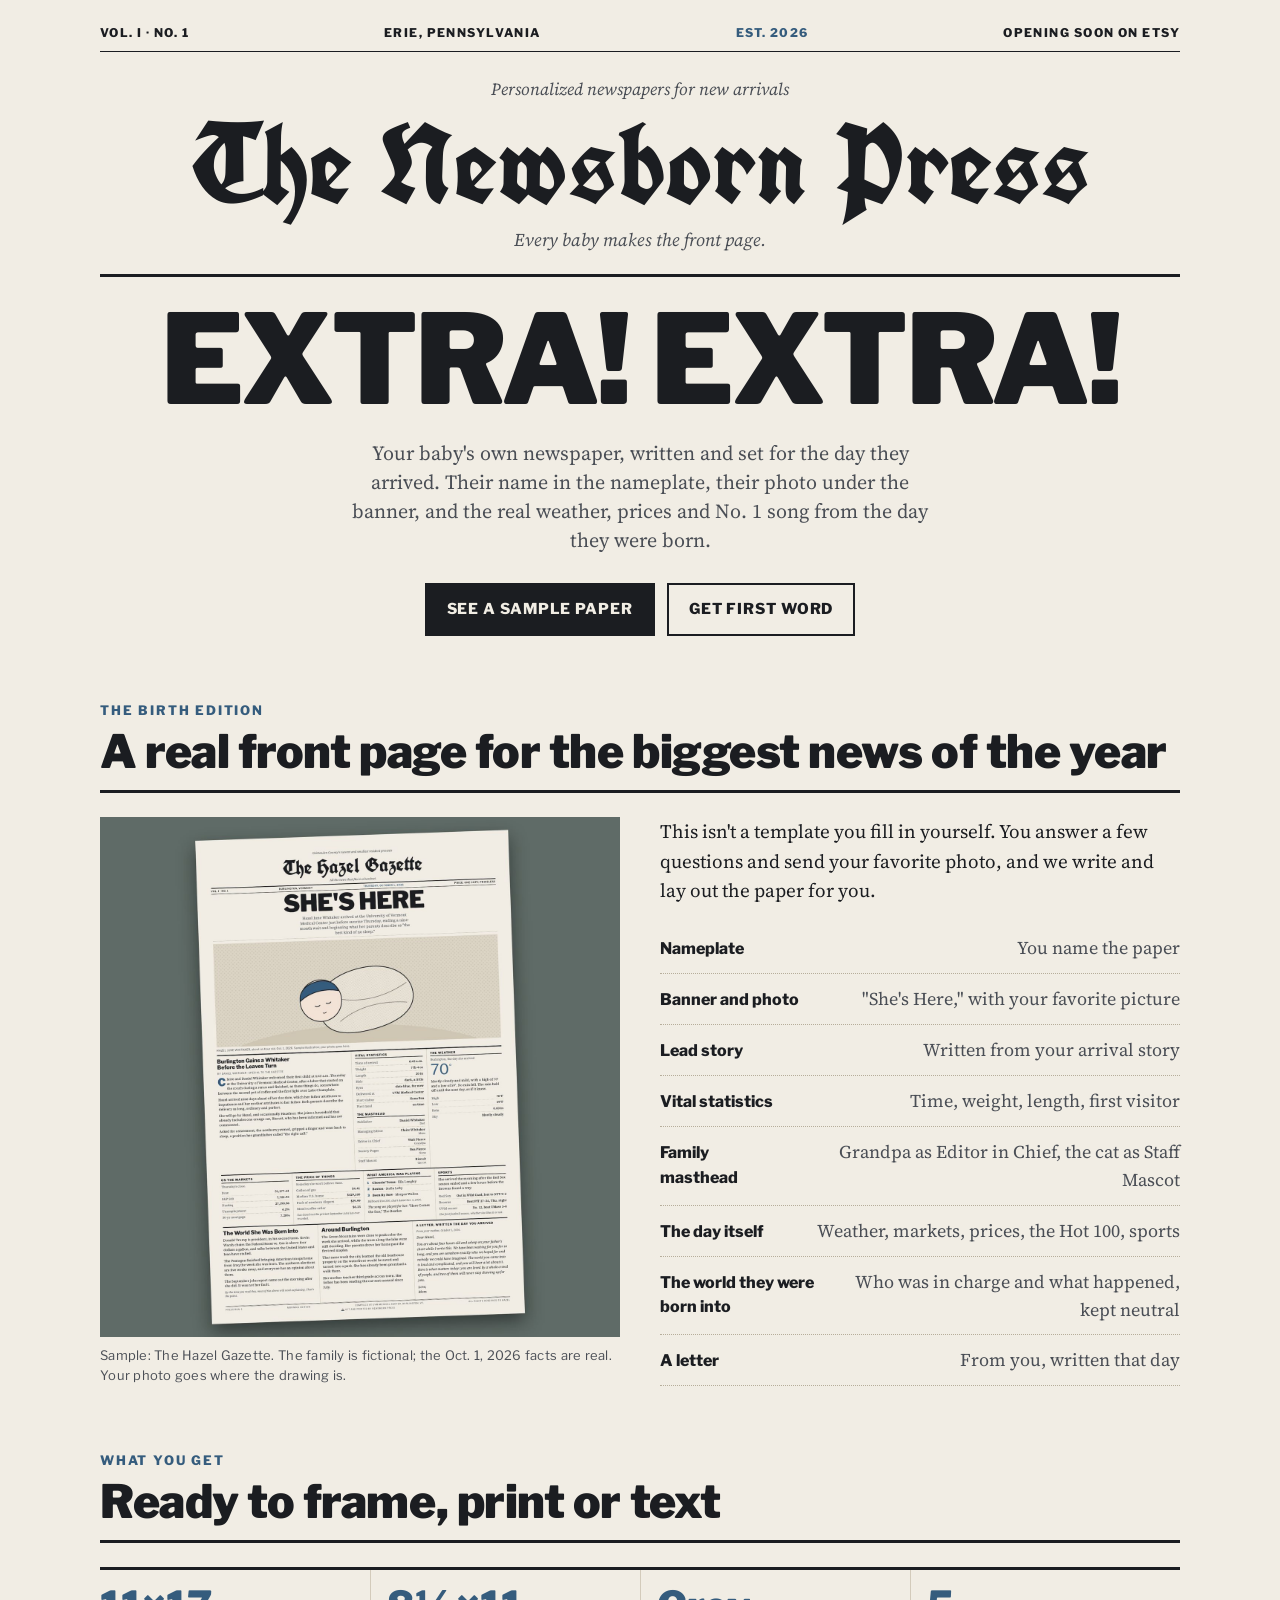
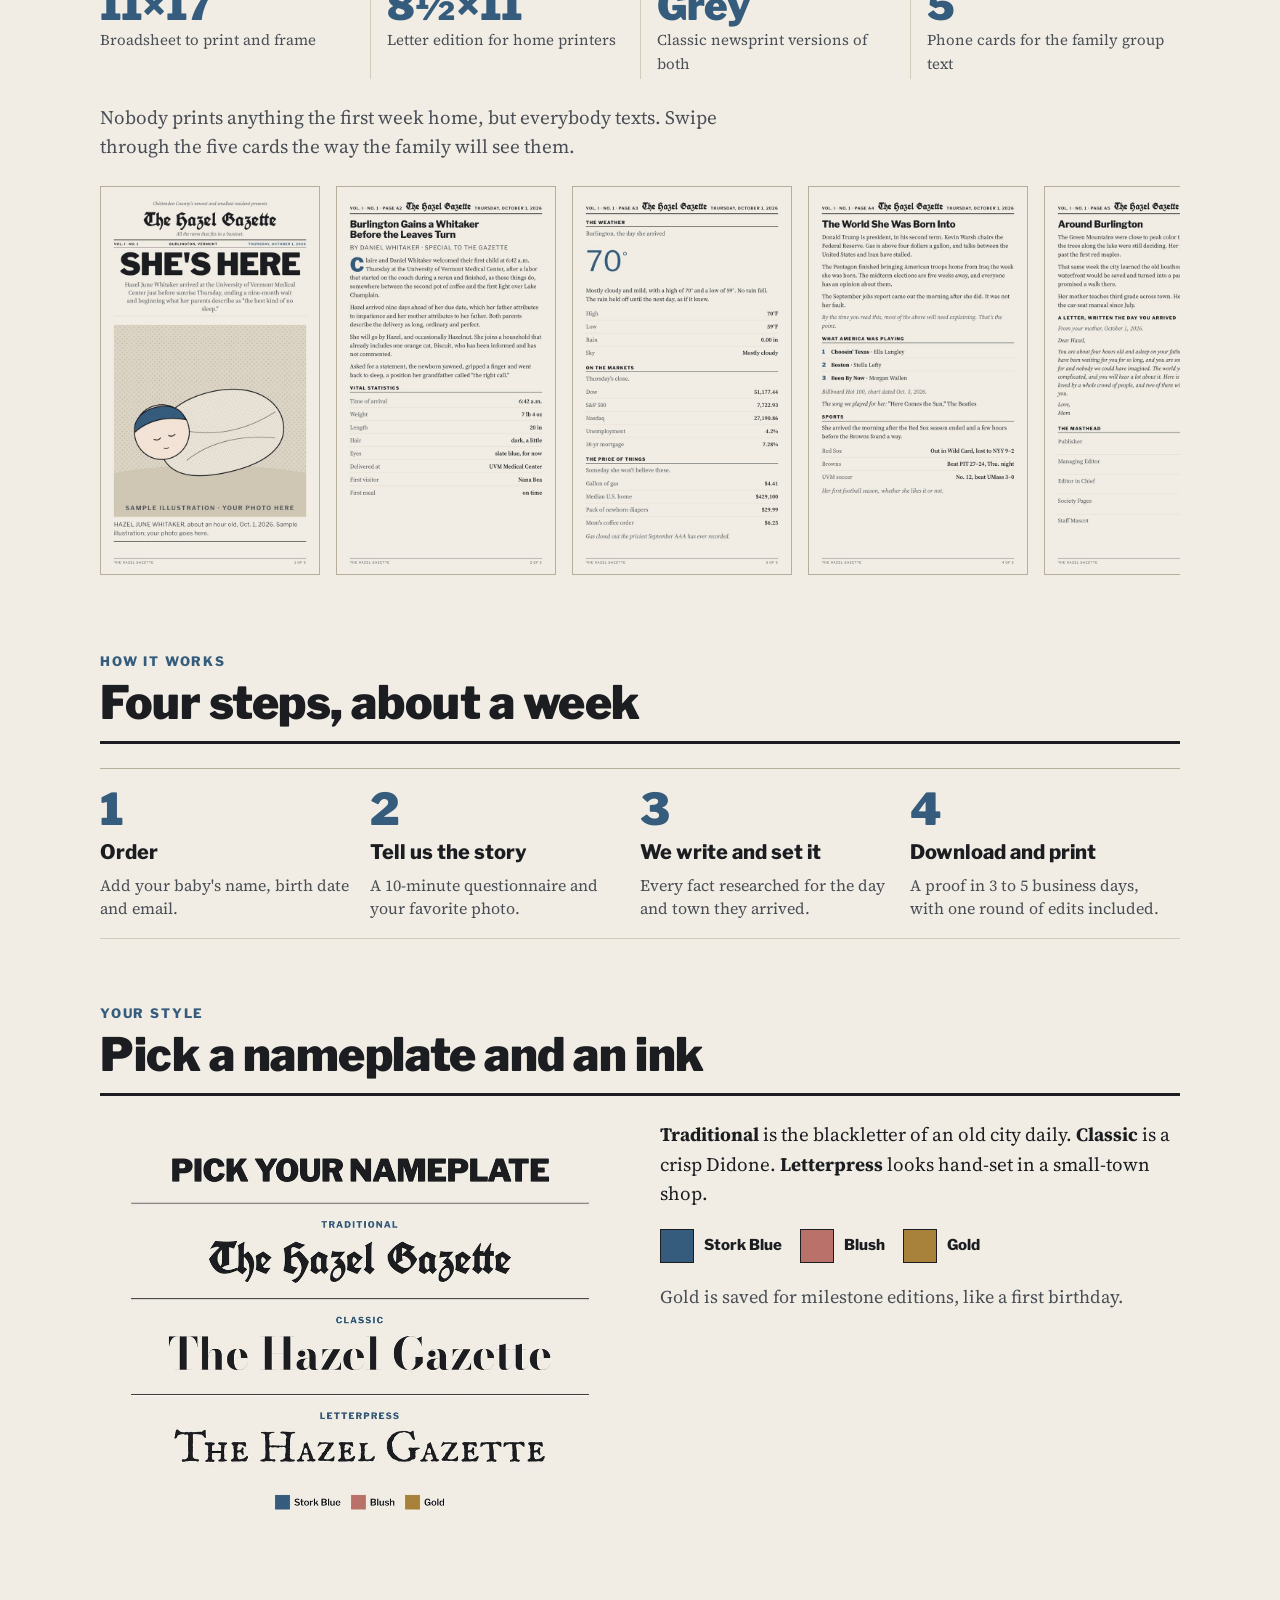
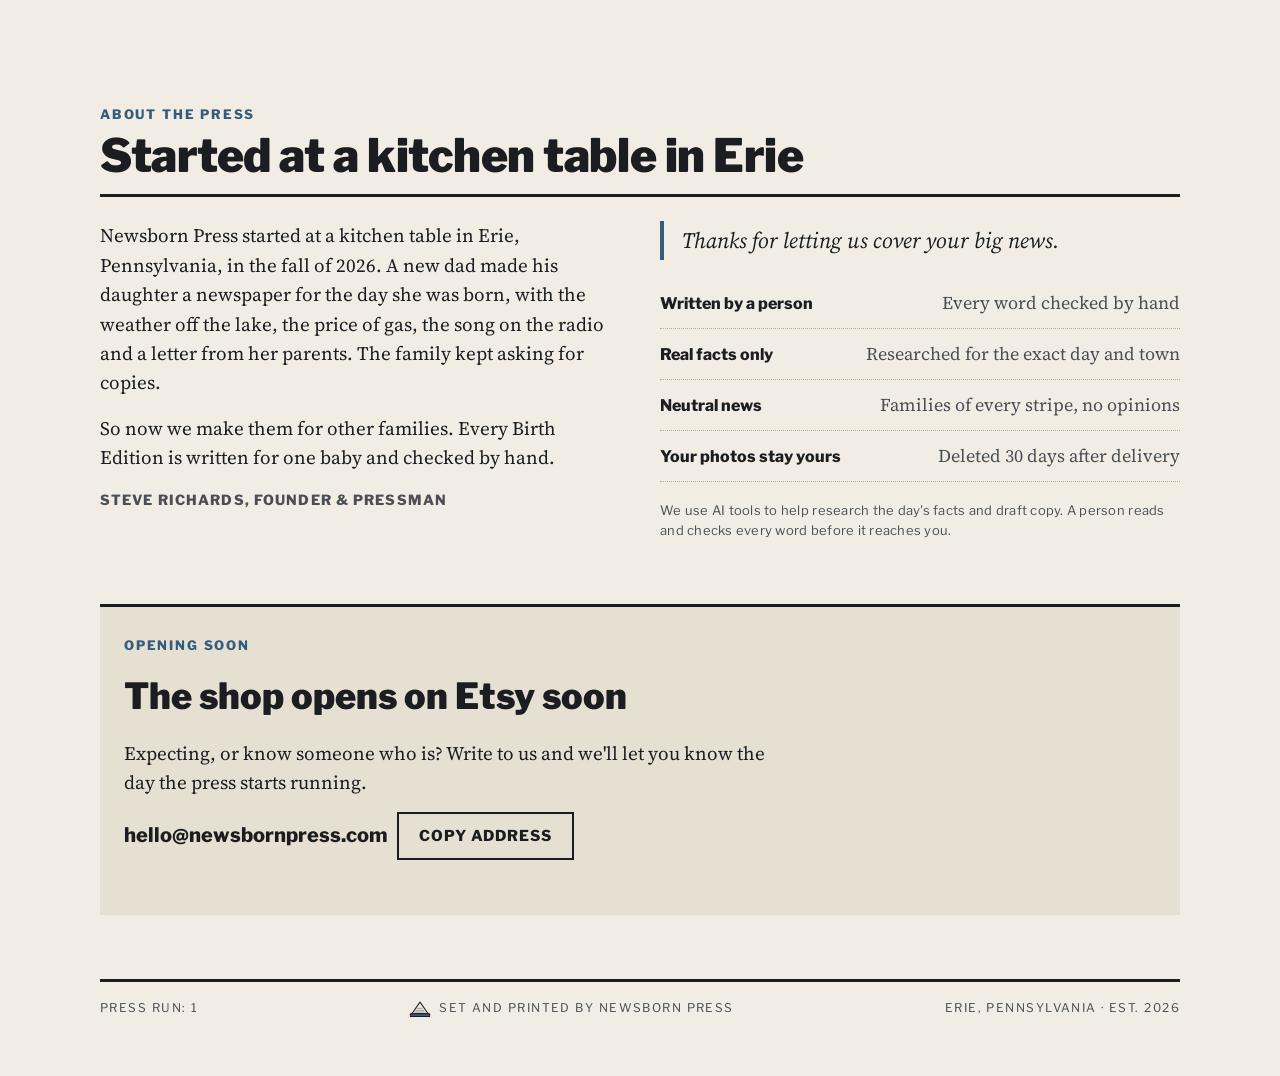
==== index.html @ 3ef3b551 "Update index.html" ====
<!doctype html>
<html lang="en">
<head>
<meta charset="utf-8">
<meta name="viewport" content="width=device-width, initial-scale=1, viewport-fit=cover">
<title>Newsborn Press</title>
     <meta name="p:domain_verify" content="c083eeeed482a2c7479dff882aba1f59"/>
<meta name="description" content="Personalized newspapers for new arrivals, written and set for the day your baby was born. Every baby makes the front page.">
<meta property="og:title" content="Newsborn Press">
<meta property="og:description" content="Personalized newspapers for new arrivals. Every baby makes the front page.">
<meta property="og:type" content="website">
<meta property="og:image" content="https://newsbornpress.com/assets/og.jpg">
<meta name="twitter:card" content="summary_large_image">
<link rel="icon" href="assets/favicon.svg" type="image/svg+xml">
<link rel="apple-touch-icon" href="assets/apple-touch-icon.png">
<meta name="theme-color" content="#F1EDE4">
<link rel="preconnect" href="https://fonts.googleapis.com">
<link rel="preconnect" href="https://fonts.gstatic.com" crossorigin>
<link rel="stylesheet" href="https://fonts.googleapis.com/css2?family=Libre+Franklin:wght@400;600;800;900&family=Source+Serif+4:ital,opsz,wght@0,8..60,400;0,8..60,600;1,8..60,400&family=UnifrakturCook:wght@700&display=swap">
<style>
/* Layout: the site is set like a front page: folio, nameplate, banner, then sections closed by heavy ink rules. One Stork Blue accent. */
:root{
  --newsprint:#F1EDE4; --newsprint-deep:#E6E0D2; --ink:#1B1D21; --graphite:#4A4E55;
  --rule:#B7AE9B; --rule-faint:#D3CBBB; --stork:#355C7D; --blush:#B9716A; --gold:#A8823A; --edge:#1B1D21;
  --f-nameplate:"UnifrakturCook","Old English Text MT",Georgia,serif;
  --f-head:"Libre Franklin","Franklin Gothic Medium","Arial Narrow",Arial,sans-serif;
  --f-body:"Source Serif 4",Georgia,"Times New Roman",serif;
}
@media (prefers-color-scheme: dark){:root:not([data-theme="light"]){
  --newsprint:#23211D; --newsprint-deep:#2E2B26; --ink:#ECE7DC; --graphite:#BDB6A8;
  --rule:#5E584D; --rule-faint:#3A3631; --stork:#8FB3D1; --blush:#E0A49C; --gold:#D6B477; --edge:#BDB6A8; color-scheme:dark}}
:root[data-theme="dark"]{
  --newsprint:#23211D; --newsprint-deep:#2E2B26; --ink:#ECE7DC; --graphite:#BDB6A8;
  --rule:#5E584D; --rule-faint:#3A3631; --stork:#8FB3D1; --blush:#E0A49C; --gold:#D6B477; --edge:#BDB6A8; color-scheme:dark}

*{box-sizing:border-box}
html{-webkit-text-size-adjust:100%}
body{background:var(--newsprint);color:var(--ink);font-family:var(--f-body);font-size:18px;line-height:1.55;margin:0;padding-inline:20px;padding-block:24px 56px}
.sheet{max-width:1080px;margin-inline:auto;display:flex;flex-direction:column;gap:64px}
h1,h2,h3{text-wrap:balance;margin:0}
p{margin:0}
img{max-width:100%;height:auto;display:block}
a{color:var(--stork)}
:focus-visible{outline:3px solid var(--stork);outline-offset:3px}
.label{font-family:var(--f-head);font-weight:800;font-size:13px;letter-spacing:.14em;text-transform:uppercase;color:var(--stork)}
.caption{font-family:var(--f-head);font-size:13px;color:var(--graphite);letter-spacing:.02em}
.muted{color:var(--graphite)}

/* masthead */
.mast{display:flex;flex-direction:column;align-items:center;text-align:center;gap:6px}
.folio{width:100%;display:flex;flex-wrap:wrap;justify-content:space-between;gap:6px 18px;font-family:var(--f-head);font-weight:800;font-size:12px;letter-spacing:.12em;text-transform:uppercase;border-bottom:1px solid var(--ink);padding-bottom:8px}
.folio .accent{color:var(--stork)}
.kicker{margin-top:18px;font-style:italic;color:var(--graphite);font-size:17px}
.nameplate{font-family:var(--f-nameplate);font-weight:700;font-size:clamp(48px,10vw,112px);line-height:1}
.motto{font-style:italic;color:var(--graphite);font-size:18px}
.mast .rule{width:100%;border-top:3px solid var(--ink);margin-top:14px}
.banner{font-family:var(--f-head);font-weight:900;text-transform:uppercase;letter-spacing:-.02em;line-height:.92;font-size:clamp(46px,10.5vw,124px);margin-top:20px}
.deck{max-width:60ch;margin:16px auto 0;color:var(--graphite);font-size:20px;line-height:1.45}
.cta-row{display:flex;flex-wrap:wrap;gap:12px;justify-content:center;margin-top:22px}
.btn{font-family:var(--f-head);font-weight:800;font-size:15px;letter-spacing:.06em;text-transform:uppercase;text-decoration:none;padding:13px 20px;border:2px solid var(--ink);color:var(--ink);background:transparent;cursor:pointer}
.btn.primary{background:var(--ink);color:var(--newsprint)}
.btn:hover{border-color:var(--stork)}

/* sections */
.section{display:flex;flex-direction:column;gap:24px}
.section > header{display:flex;flex-direction:column;gap:8px;border-bottom:3px solid var(--ink);padding-bottom:14px}
.section h2{font-family:var(--f-head);font-weight:900;font-size:clamp(30px,4.6vw,46px);line-height:1.04;letter-spacing:-.01em}
.lede{max-width:65ch;font-size:19px}
.cols{display:grid;grid-template-columns:repeat(auto-fit,minmax(min(100%,320px),1fr));gap:40px;align-items:start}
.cols > *{min-width:0}
figure{margin:0;display:flex;flex-direction:column;gap:8px}

.rows{display:flex;flex-direction:column}
.rows > div{display:flex;justify-content:space-between;align-items:baseline;gap:16px;padding-block:11px;border-bottom:1px dotted var(--rule)}
.rows b{font-family:var(--f-head);font-weight:800;font-size:16px}
.rows span{color:var(--graphite);text-align:right}

.reel{display:flex;gap:16px;overflow-x:auto;scroll-snap-type:x mandatory;padding-bottom:12px}
.reel img{flex:0 0 auto;width:min(62vw,220px);scroll-snap-align:start;border:1px solid var(--rule)}

.steps{display:grid;grid-template-columns:repeat(auto-fit,minmax(min(100%,210px),1fr));gap:0;border-top:1px solid var(--rule)}
.step{padding:18px 18px 18px 0;display:flex;flex-direction:column;gap:6px;border-bottom:1px solid var(--rule-faint)}
.step strong{font-family:var(--f-head);font-weight:900;font-size:44px;line-height:1;color:var(--stork)}
.step h3{font-family:var(--f-head);font-weight:800;font-size:20px}
.step p{color:var(--graphite);font-size:16px;line-height:1.45}

.files{display:grid;grid-template-columns:repeat(auto-fit,minmax(150px,1fr));border-top:3px solid var(--ink)}
.file{padding:16px 16px 4px 0;display:flex;flex-direction:column;gap:2px}
.file + .file{border-left:1px solid var(--rule-faint);padding-left:16px}
.file strong{font-family:var(--f-head);font-weight:900;font-size:40px;line-height:1;color:var(--stork)}
.file span{font-size:15px;color:var(--graphite)}

.inks{display:flex;flex-wrap:wrap;gap:18px}
.ink{display:flex;align-items:center;gap:10px;font-family:var(--f-head);font-weight:800;font-size:15px}
.ink i{display:block;width:34px;height:34px;border:1px solid var(--edge)}

.quote{border-left:4px solid var(--stork);padding:4px 0 4px 18px;font-size:22px;font-style:italic;line-height:1.4}
.sig{font-family:var(--f-head);font-weight:800;font-size:14px;letter-spacing:.08em;text-transform:uppercase;color:var(--graphite)}

.contact{background:var(--newsprint-deep);border-top:3px solid var(--ink);padding:28px 24px;display:flex;flex-direction:column;gap:14px;align-items:flex-start}
.contact h2{font-family:var(--f-head);font-weight:900;font-size:clamp(26px,4vw,36px)}
.email{display:flex;flex-wrap:wrap;gap:10px;align-items:center}
.email code{font-family:var(--f-head);font-weight:800;font-size:20px;color:var(--ink);user-select:all}
.status{font-family:var(--f-head);font-size:13px;color:var(--graphite);min-height:1em}

.colophon{border-top:3px solid var(--ink);padding-top:16px;display:flex;flex-wrap:wrap;justify-content:space-between;align-items:center;gap:10px 24px;font-family:var(--f-head);font-size:12px;letter-spacing:.12em;text-transform:uppercase;color:var(--graphite)}
.colophon .mark{display:inline-flex;align-items:center;gap:8px}
.colophon svg{width:22px;height:22px}
@media (prefers-reduced-motion:no-preference){.reel{scroll-behavior:smooth}}
</style>
</head>
<body>


<main class="sheet">

<section class="mast" aria-label="Masthead">
  <div class="folio"><span>Vol. I · No. 1</span><span>Erie, Pennsylvania</span><span class="accent">Est. 2026</span><span>Opening soon on Etsy</span></div>
  <p class="kicker">Personalized newspapers for new arrivals</p>
  <h1 class="nameplate">The Newsborn Press</h1>
  <p class="motto">Every baby makes the front page.</p>
  <div class="rule"></div>
  <p class="banner">Extra! Extra!</p>
  <p class="deck">Your baby's own newspaper, written and set for the day they arrived. Their name in the nameplate, their photo under the banner, and the real weather, prices and No. 1 song from the day they were born.</p>
  <div class="cta-row">
    <a class="btn primary" href="#paper">See a sample paper</a>
    <a class="btn" href="#contact">Get first word</a>
  </div>
</section>

<section class="section" id="paper">
  <header><span class="label">The Birth Edition</span><h2>A real front page for the biggest news of the year</h2></header>
  <div class="cols">
    <figure>
      <img src="assets/hero.jpg" alt="Sample Birth Edition, The Hazel Gazette: nameplate, a SHE'S HERE banner headline, an illustrated swaddled baby, the lead story, vital statistics, weather, markets, prices, the Hot 100, sports and a letter from Mom" width="1400" height="1400" loading="eager">
      <figcaption class="caption">Sample: The Hazel Gazette. The family is fictional; the Oct. 1, 2026 facts are real. Your photo goes where the drawing is.</figcaption>
    </figure>
    <div style="display:flex;flex-direction:column;gap:18px">
      <p class="lede">This isn't a template you fill in yourself. You answer a few questions and send your favorite photo, and we write and lay out the paper for you.</p>
      <div class="rows" aria-label="What's on the page">
        <div><b>Nameplate</b><span>You name the paper</span></div>
        <div><b>Banner and photo</b><span>"She's Here," with your favorite picture</span></div>
        <div><b>Lead story</b><span>Written from your arrival story</span></div>
        <div><b>Vital statistics</b><span>Time, weight, length, first visitor</span></div>
        <div><b>Family masthead</b><span>Grandpa as Editor in Chief, the cat as Staff Mascot</span></div>
        <div><b>The day itself</b><span>Weather, markets, prices, the Hot 100, sports</span></div>
        <div><b>The world they were born into</b><span>Who was in charge and what happened, kept neutral</span></div>
        <div><b>A letter</b><span>From you, written that day</span></div>
      </div>
    </div>
  </div>
</section>

<section class="section" id="included">
  <header><span class="label">What you get</span><h2>Ready to frame, print or text</h2></header>
  <div class="files">
    <div class="file"><strong>11×17</strong><span>Broadsheet to print and frame</span></div>
    <div class="file"><strong>8½×11</strong><span>Letter edition for home printers</span></div>
    <div class="file"><strong>Grey</strong><span>Classic newsprint versions of both</span></div>
    <div class="file"><strong>5</strong><span>Phone cards for the family group text</span></div>
  </div>
  <p class="lede muted">Nobody prints anything the first week home, but everybody texts. Swipe through the five cards the way the family will see them.</p>
  <div class="reel" tabindex="0" aria-label="Five sample phone cards; scroll sideways">
    <img src="assets/card1.jpg" alt="Phone card 1: the front page with the banner and photo" width="600" height="1066" loading="lazy">
    <img src="assets/card2.jpg" alt="Phone card 2: the lead story and vital statistics" width="600" height="1066" loading="lazy">
    <img src="assets/card3.jpg" alt="Phone card 3: weather, markets and prices" width="600" height="1066" loading="lazy">
    <img src="assets/card4.jpg" alt="Phone card 4: the world she was born into, the Hot 100 and sports" width="600" height="1066" loading="lazy">
    <img src="assets/card5.jpg" alt="Phone card 5: around town, a letter from Mom and the masthead" width="600" height="1066" loading="lazy">
  </div>
</section>

<section class="section" id="how">
  <header><span class="label">How it works</span><h2>Four steps, about a week</h2></header>
  <div class="steps">
    <div class="step"><strong>1</strong><h3>Order</h3><p>Add your baby's name, birth date and email.</p></div>
    <div class="step"><strong>2</strong><h3>Tell us the story</h3><p>A 10-minute questionnaire and your favorite photo.</p></div>
    <div class="step"><strong>3</strong><h3>We write and set it</h3><p>Every fact researched for the day and town they arrived.</p></div>
    <div class="step"><strong>4</strong><h3>Download and print</h3><p>A proof in 3 to 5 business days, with one round of edits included.</p></div>
  </div>
</section>

<section class="section" id="style">
  <header><span class="label">Your style</span><h2>Pick a nameplate and an ink</h2></header>
  <div class="cols">
    <figure>
      <img src="assets/styles.jpg" alt="Three nameplate styles for The Hazel Gazette: Traditional blackletter, Classic Didone and Letterpress small caps" width="1000" height="1000" loading="lazy">
    </figure>
    <div style="display:flex;flex-direction:column;gap:20px">
      <p class="lede"><b>Traditional</b> is the blackletter of an old city daily. <b>Classic</b> is a crisp Didone. <b>Letterpress</b> looks hand-set in a small-town shop.</p>
      <div class="inks" aria-label="Accent inks">
        <span class="ink"><i style="background:#355C7D"></i>Stork Blue</span>
        <span class="ink"><i style="background:#B9716A"></i>Blush</span>
        <span class="ink"><i style="background:#A8823A"></i>Gold</span>
      </div>
      <p class="muted">Gold is saved for milestone editions, like a first birthday.</p>
    </div>
  </div>
</section>

<section class="section" id="about">
  <header><span class="label">About the press</span><h2>Started at a kitchen table in Erie</h2></header>
  <div class="cols">
    <div style="display:flex;flex-direction:column;gap:16px">
      <p class="lede">Newsborn Press started at a kitchen table in Erie, Pennsylvania, in the fall of 2026. A new dad made his daughter a newspaper for the day she was born, with the weather off the lake, the price of gas, the song on the radio and a letter from her parents. The family kept asking for copies.</p>
      <p class="lede">So now we make them for other families. Every Birth Edition is written for one baby and checked by hand.</p>
      <p class="sig">Steve Richards, Founder &amp; Pressman</p>
    </div>
    <div style="display:flex;flex-direction:column;gap:18px">
      <p class="quote">Thanks for letting us cover your big news.</p>
      <div class="rows" aria-label="How we work">
        <div><b>Written by a person</b><span>Every word checked by hand</span></div>
        <div><b>Real facts only</b><span>Researched for the exact day and town</span></div>
        <div><b>Neutral news</b><span>Families of every stripe, no opinions</span></div>
        <div><b>Your photos stay yours</b><span>Deleted 30 days after delivery</span></div>
      </div>
      <p class="caption">We use AI tools to help research the day's facts and draft copy. A person reads and checks every word before it reaches you.</p>
    </div>
  </div>
</section>

<section class="contact" id="contact" aria-labelledby="contact-h">
  <span class="label">Opening soon</span>
  <h2 id="contact-h">The shop opens on Etsy soon</h2>
  <p class="lede">Expecting, or know someone who is? Write to us and we'll let you know the day the press starts running.</p>
  <div class="email">
    <code id="addr">hello@newsbornpress.com</code>
    <button class="btn" type="button" id="copy">Copy address</button>
  </div>
  <p class="status" id="status" role="status" aria-live="polite"></p>
</section>

<footer class="colophon">
  <span>Press run: 1</span>
  <span class="mark"><svg viewBox="0 0 64 64" role="img" aria-label="Newsborn Press paper-hat mark"><path d="M8 46 L32 12 L56 46 Z" fill="var(--newsprint)" stroke="var(--ink)" stroke-width="3" stroke-linejoin="round"/><path d="M4 46 H60 V54 H4 Z" fill="var(--stork)" stroke="var(--ink)" stroke-width="3" stroke-linejoin="round"/><path d="M22 30 H40 M18 36 H44 M15 41 H48" stroke="var(--ink)" stroke-width="2" opacity=".55"/></svg>Set and printed by Newsborn Press</span>
  <span>Erie, Pennsylvania · Est. 2026</span>
</footer>

</main>
<script>
(function(){
  var btn=document.getElementById('copy'), st=document.getElementById('status'), addr=document.getElementById('addr');
  btn.addEventListener('click',function(){
    var text=addr.textContent;
    function pick(){var r=document.createRange();r.selectNodeContents(addr);var s=window.getSelection();s.removeAllRanges();s.addRange(r);st.textContent='Selected. Press ⌘C or Ctrl+C to copy.';}
    if(navigator.clipboard&&navigator.clipboard.writeText){navigator.clipboard.writeText(text).then(function(){st.textContent='Copied to your clipboard.';},pick);}else{pick();}
  });
})();
</script>

</body>
</html>
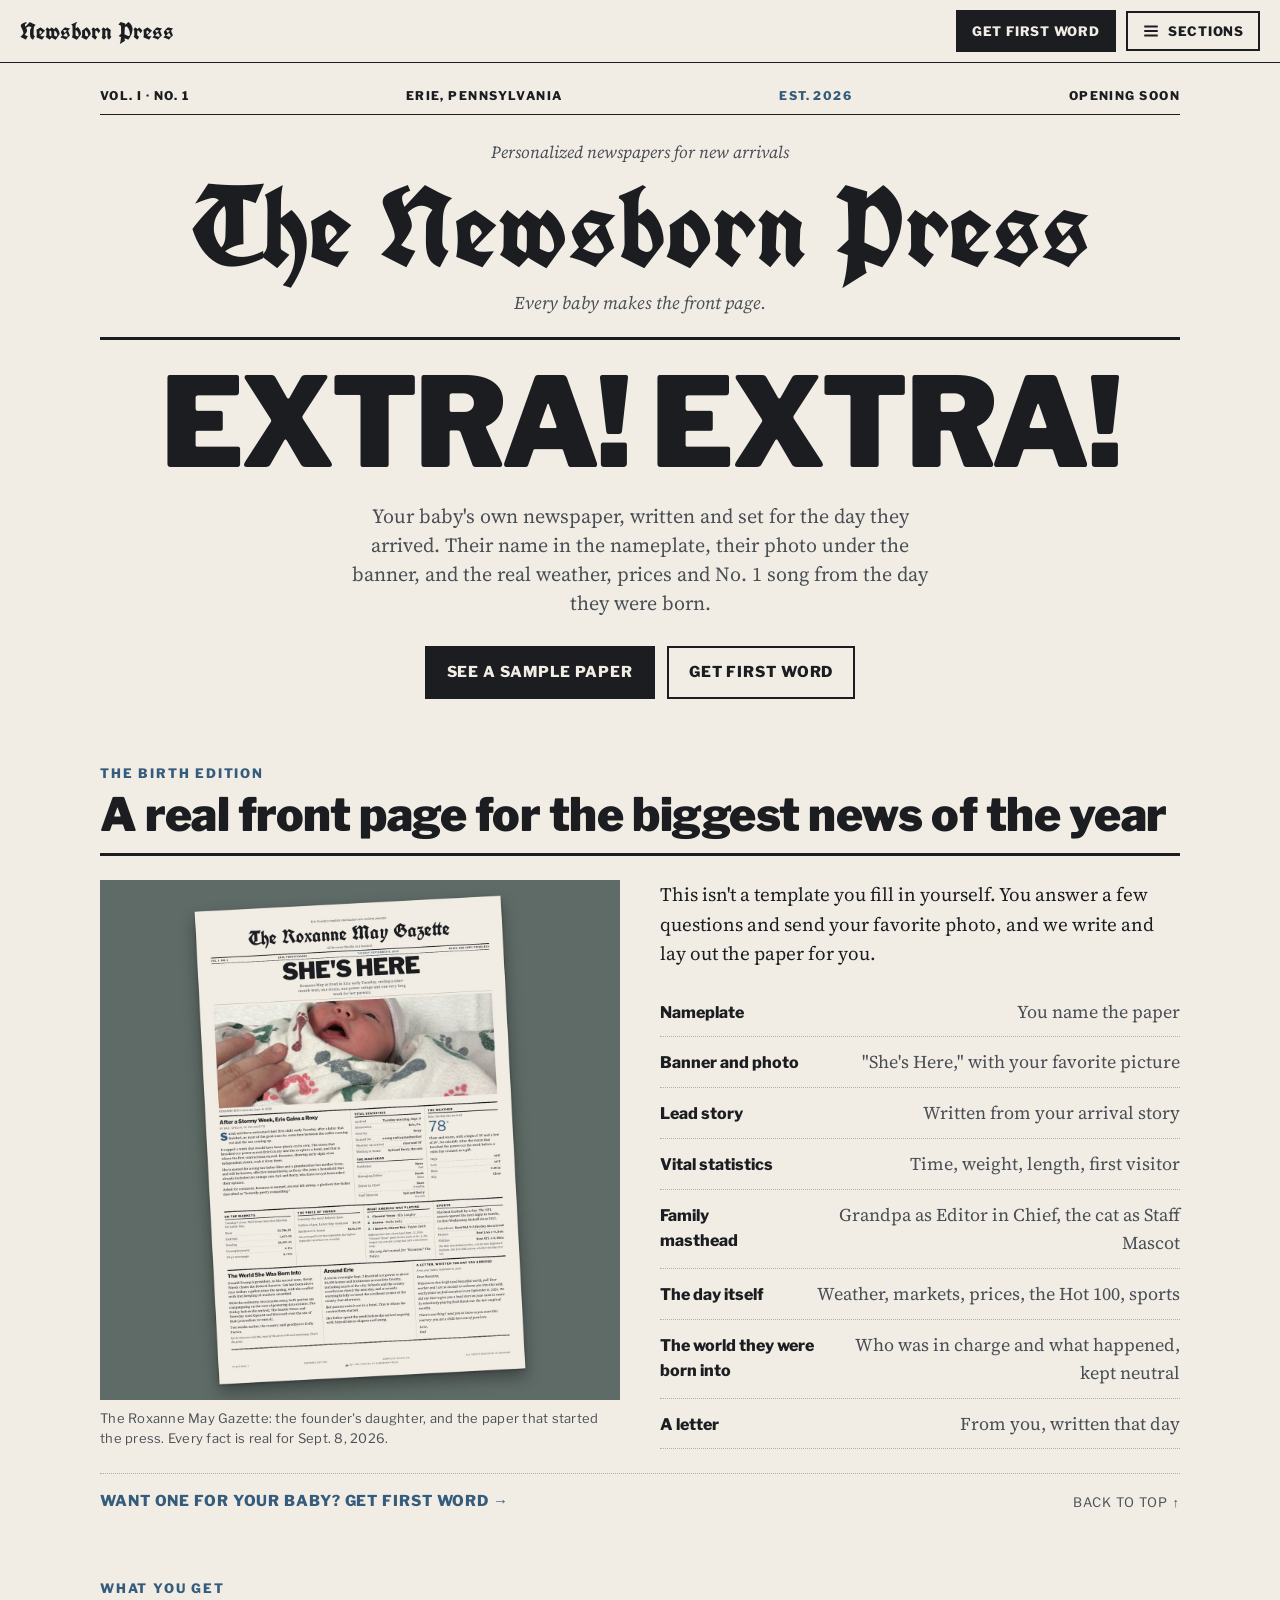
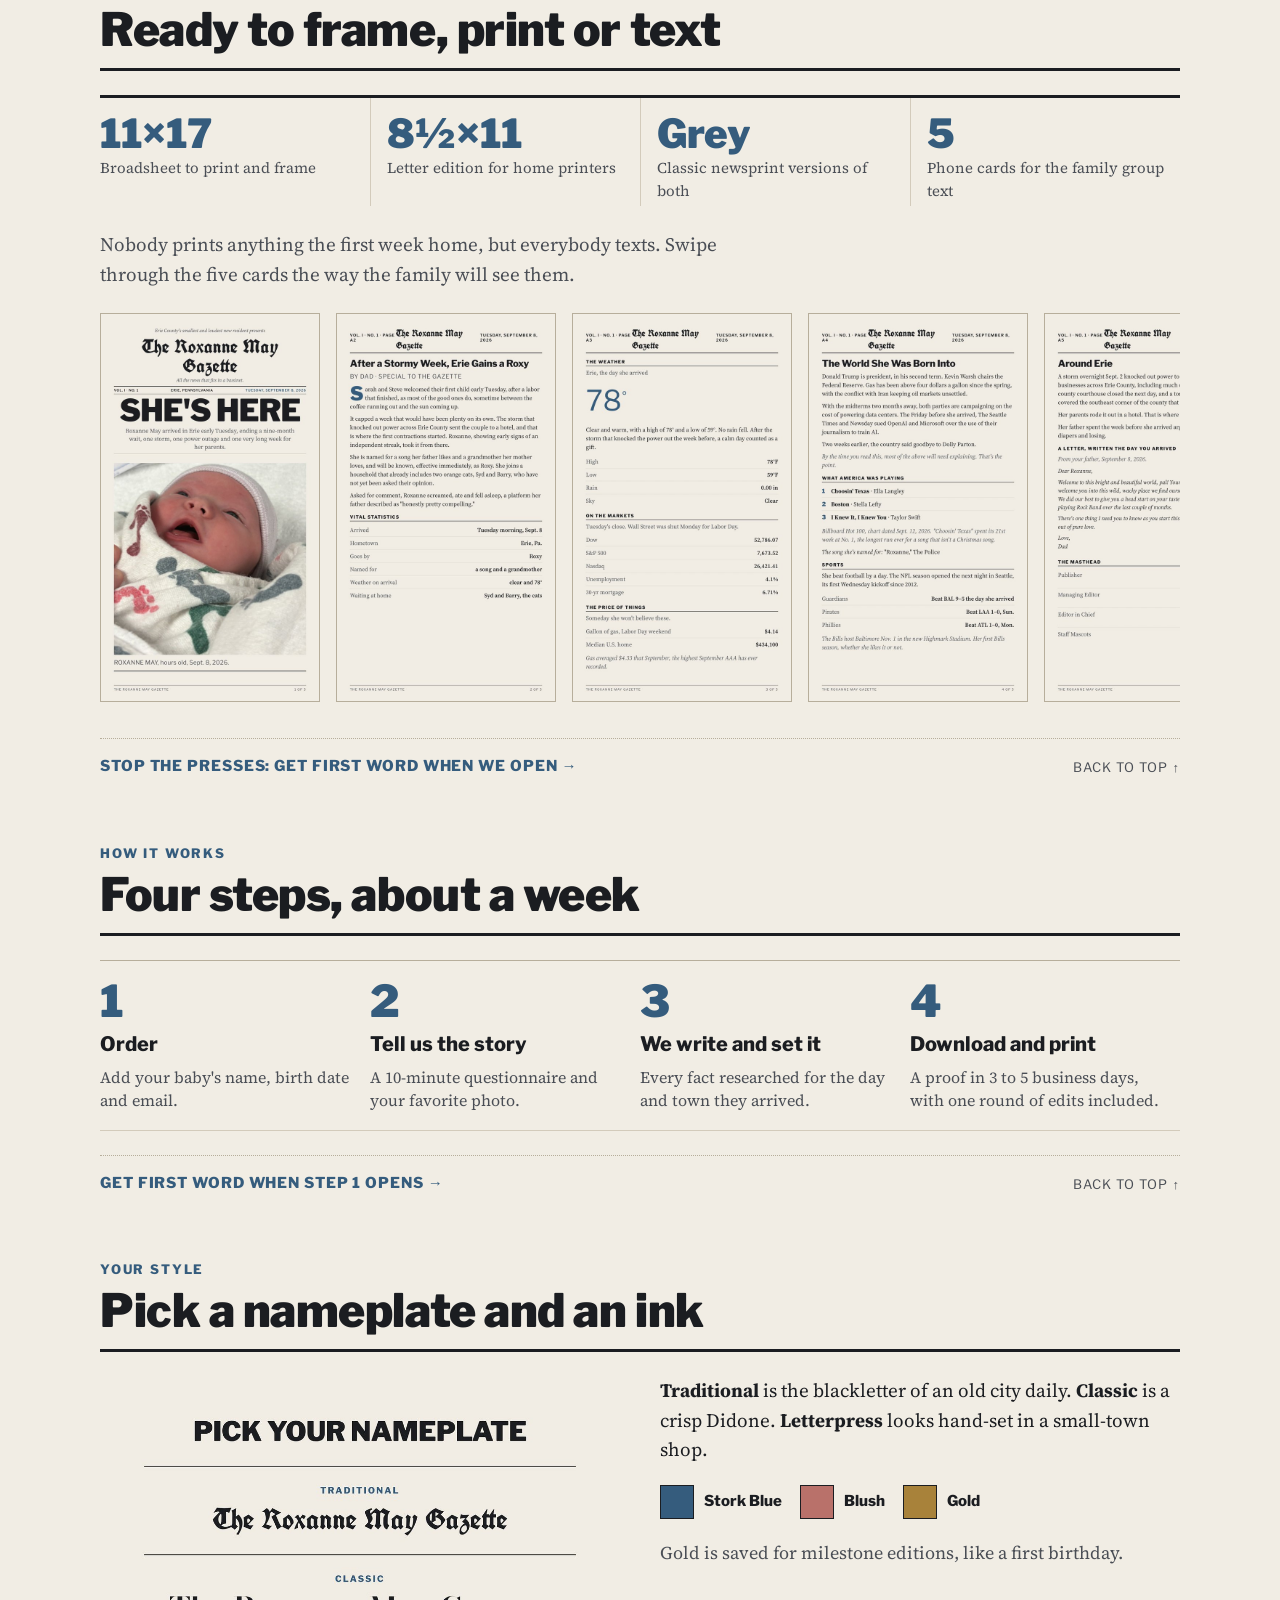
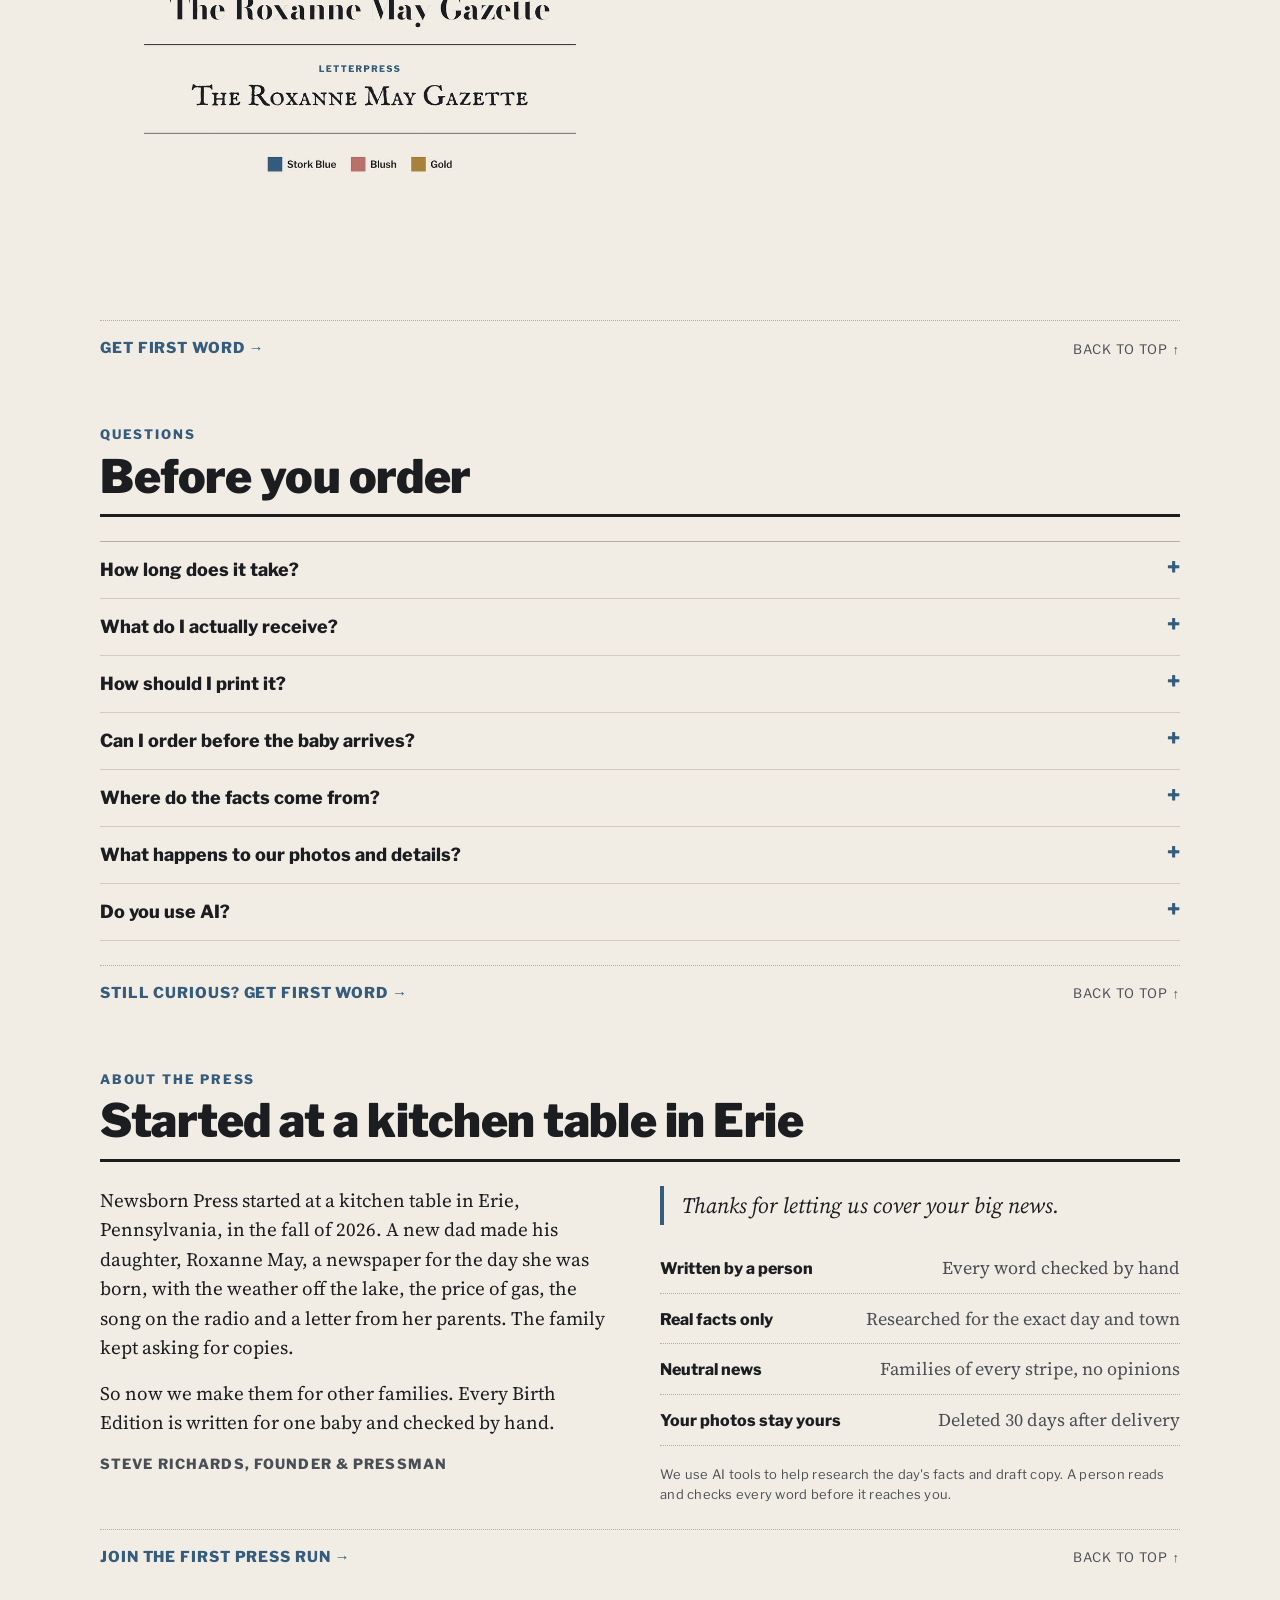
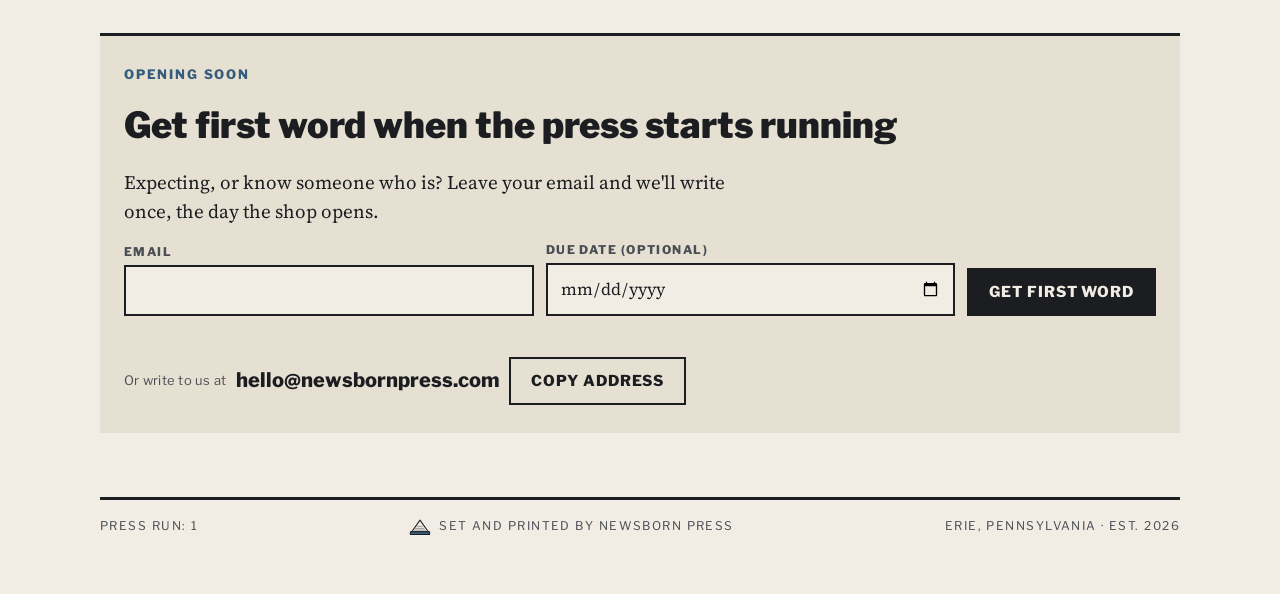
==== commit 720d5077: "Website v1.2: sticky nav, section CTAs, order/FAQ/signup (shop: soon), Roxanne sample, Pinterest ver" ====
--- a/index.html
+++ b/index.html
@@ -1,10 +1,10 @@
 <!doctype html>
-<html lang="en">
+<html lang="en" data-shop="soon">
 <head>
 <meta charset="utf-8">
 <meta name="viewport" content="width=device-width, initial-scale=1, viewport-fit=cover">
 <title>Newsborn Press</title>
-     <meta name="p:domain_verify" content="c083eeeed482a2c7479dff882aba1f59"/>
+<meta name="p:domain_verify" content="c083eeeed482a2c7479dff882aba1f59"/>
 <meta name="description" content="Personalized newspapers for new arrivals, written and set for the day your baby was born. Every baby makes the front page.">
 <meta property="og:title" content="Newsborn Press">
 <meta property="og:description" content="Personalized newspapers for new arrivals. Every baby makes the front page.">
@@ -107,24 +107,109 @@
 .colophon .mark{display:inline-flex;align-items:center;gap:8px}
 .colophon svg{width:22px;height:22px}
 @media (prefers-reduced-motion:no-preference){.reel{scroll-behavior:smooth}}
+/* v1.1: launch switch. data-shop="soon" until launch, "open" after (set in SHOP config at the bottom) */
+[data-shop="soon"] .when-open,[data-shop="open"] .when-soon{display:none !important}
+
+/* order */
+.order{border:3px solid var(--ink);padding:28px 24px;display:grid;grid-template-columns:repeat(auto-fit,minmax(min(100%,300px),1fr));gap:32px;align-items:start}
+.order > *{min-width:0}
+.price{font-family:var(--f-head);font-weight:900;font-size:64px;line-height:1}
+.price small{font-size:15px;font-weight:800;letter-spacing:.1em;text-transform:uppercase;color:var(--graphite);margin-left:10px}
+.ticks{list-style:none;padding:0;margin:0;display:flex;flex-direction:column;gap:8px}
+.ticks li{padding-left:24px;position:relative}
+.ticks li::before{content:"";position:absolute;left:0;top:.68em;width:12px;height:3px;background:var(--stork)}
+.paths{display:flex;flex-direction:column;gap:14px}
+.paths .btn{text-align:center}
+.alt{border-top:1px dotted var(--rule);padding-top:14px;display:flex;flex-direction:column;gap:4px}
+.alt b{font-family:var(--f-head);font-weight:800;font-size:17px}
+.alt p{color:var(--graphite);font-size:16px;line-height:1.45}
+
+/* faq */
+.faq{border-top:1px solid var(--rule)}
+.faq details{border-bottom:1px solid var(--rule-faint);padding:14px 0}
+.faq summary{font-family:var(--f-head);font-weight:800;font-size:18px;cursor:pointer;list-style:none;display:flex;justify-content:space-between;gap:16px}
+.faq summary::-webkit-details-marker{display:none}
+.faq summary::after{content:"+";color:var(--stork);font-weight:900;font-size:22px;line-height:1}
+.faq details[open] summary::after{content:"\2212"}
+.faq details p{margin-top:10px;color:var(--graphite);max-width:65ch;font-size:17px}
+
+/* signup */
+.signup{display:flex;flex-wrap:wrap;gap:12px;align-items:flex-end;width:100%}
+.field{display:flex;flex-direction:column;gap:4px;flex:1 1 220px;min-width:0}
+.field label{font-family:var(--f-head);font-weight:800;font-size:12px;letter-spacing:.12em;text-transform:uppercase;color:var(--graphite)}
+.field input{font:inherit;font-size:17px;padding:10px 12px;min-height:48px;border:2px solid var(--ink);border-radius:0;background:var(--newsprint);color:var(--ink);width:100%}
+.signup .btn{min-height:48px}
+
+/* v1.2: sticky top bar with section menu, per-section CTAs, back to top */
+html{scroll-padding-top:72px}
+.topbar{position:sticky;top:0;z-index:20;margin-inline:-20px;margin-top:-24px;margin-bottom:24px;padding:10px 20px;background:var(--newsprint);border-bottom:1px solid var(--ink);display:flex;align-items:center;justify-content:space-between;gap:12px}
+.topbar .brand{font-family:var(--f-nameplate);font-weight:700;font-size:24px;line-height:1;color:var(--ink);text-decoration:none;white-space:nowrap}
+.topbar .right{display:flex;align-items:center;gap:10px}
+.topbar .btn{padding:9px 14px;font-size:13px;white-space:nowrap}
+.menu-btn{display:inline-flex;align-items:center;gap:8px}
+.menu-btn svg{width:18px;height:18px}
+.menu{position:absolute;right:20px;top:100%;margin-top:6px;min-width:240px;background:var(--newsprint);border:2px solid var(--ink);box-shadow:6px 6px 0 var(--rule-faint);display:flex;flex-direction:column;padding:6px 0}
+.menu[hidden]{display:none}
+.menu a{font-family:var(--f-head);font-weight:800;font-size:15px;letter-spacing:.04em;text-transform:uppercase;text-decoration:none;color:var(--ink);padding:12px 18px;border-bottom:1px dotted var(--rule)}
+.menu a:last-child{border-bottom:0;color:var(--stork)}
+.menu a:hover{background:var(--newsprint-deep)}
+.foot{display:flex;flex-wrap:wrap;justify-content:space-between;align-items:center;gap:12px 20px;border-top:1px dotted var(--rule);padding-top:16px}
+.foot .go{font-family:var(--f-head);font-weight:800;font-size:15px;letter-spacing:.06em;text-transform:uppercase;text-decoration:none;color:var(--stork)}
+.foot .go:hover{text-decoration:underline}
+.foot .top{font-family:var(--f-head);font-size:13px;letter-spacing:.08em;text-transform:uppercase;color:var(--graphite);text-decoration:none}
+.foot .top:hover{color:var(--ink)}
+@media (max-width:700px){ [data-shop="open"] .topbar .cta{display:none} .topbar .brand{font-size:20px} }
+@media (max-width:480px){ .topbar .cta{display:none} }
+
+/* mobile order bar (open only) */
+.orderbar{display:none}
+@media (max-width:700px){
+  [data-shop="open"] .orderbar{display:flex;position:fixed;left:0;right:0;bottom:0;z-index:10;justify-content:space-between;align-items:center;gap:12px;padding:10px 16px calc(10px + env(safe-area-inset-bottom));background:var(--newsprint);border-top:3px solid var(--ink);font-family:var(--f-head);font-weight:800;font-size:14px;letter-spacing:.06em;text-transform:uppercase;transition:transform .2s}
+  [data-shop="open"] body{padding-bottom:104px}
+  .orderbar.away{transform:translateY(110%)}
+  .orderbar .btn{padding:10px 18px}
+}
 </style>
 </head>
-<body>
+<body id="top">
+<nav class="topbar" aria-label="Site">
+  <a class="brand" href="#top">Newsborn Press</a>
+  <div class="right">
+    <a class="btn primary cta when-soon" href="#contact">Get first word</a>
+    <a class="btn primary cta when-open" href="#order">Order</a>
+    <button class="btn menu-btn" type="button" id="menu-btn" aria-expanded="false" aria-controls="menu"><svg viewBox="0 0 24 24" aria-hidden="true"><path d="M3 6h18M3 12h18M3 18h18" stroke="currentColor" stroke-width="2.5"/></svg>Sections</button>
+  </div>
+  <div class="menu" id="menu" hidden>
+    <a href="#paper">The sample paper</a>
+    <a href="#included">What you get</a>
+    <a href="#how">How it works</a>
+    <a href="#style">Pick your style</a>
+    <a href="#order" class="when-open">Order, $50</a>
+    <a href="#faq">Questions</a>
+    <a href="#about">About the press</a>
+    <a href="#contact" class="when-soon">Get first word</a>
+    <a href="#contact" class="when-open">Due-date list</a>
+  </div>
+</nav>
 
 
 <main class="sheet">
 
 <section class="mast" aria-label="Masthead">
-  <div class="folio"><span>Vol. I · No. 1</span><span>Erie, Pennsylvania</span><span class="accent">Est. 2026</span><span>Opening soon on Etsy</span></div>
+  <div class="folio"><span>Vol. I · No. 1</span><span>Erie, Pennsylvania</span><span class="accent">Est. 2026</span><span class="when-soon">Opening soon</span><span class="when-open">Now taking orders</span></div>
   <p class="kicker">Personalized newspapers for new arrivals</p>
   <h1 class="nameplate">The Newsborn Press</h1>
   <p class="motto">Every baby makes the front page.</p>
   <div class="rule"></div>
   <p class="banner">Extra! Extra!</p>
   <p class="deck">Your baby's own newspaper, written and set for the day they arrived. Their name in the nameplate, their photo under the banner, and the real weather, prices and No. 1 song from the day they were born.</p>
-  <div class="cta-row">
+  <div class="cta-row when-soon">
     <a class="btn primary" href="#paper">See a sample paper</a>
     <a class="btn" href="#contact">Get first word</a>
+  </div>
+  <div class="cta-row when-open">
+    <a class="btn primary" href="#order">Order a Birth Edition, $50</a>
+    <a class="btn" href="#paper">See a sample paper</a>
   </div>
 </section>
 
@@ -132,8 +217,8 @@
   <header><span class="label">The Birth Edition</span><h2>A real front page for the biggest news of the year</h2></header>
   <div class="cols">
     <figure>
-      <img src="assets/hero.jpg" alt="Sample Birth Edition, The Hazel Gazette: nameplate, a SHE'S HERE banner headline, an illustrated swaddled baby, the lead story, vital statistics, weather, markets, prices, the Hot 100, sports and a letter from Mom" width="1400" height="1400" loading="eager">
-      <figcaption class="caption">Sample: The Hazel Gazette. The family is fictional; the Oct. 1, 2026 facts are real. Your photo goes where the drawing is.</figcaption>
+      <img src="assets/hero.jpg" alt="Sample Birth Edition, The Roxanne May Gazette: nameplate, a SHE'S HERE banner headline, a photo of Roxanne hours old, the lead story, vital statistics, weather, markets, prices, the Hot 100, sports and a letter from Dad" width="1400" height="1400" loading="eager">
+      <figcaption class="caption">The Roxanne May Gazette: the founder's daughter, and the paper that started the press. Every fact is real for Sept. 8, 2026.</figcaption>
     </figure>
     <div style="display:flex;flex-direction:column;gap:18px">
       <p class="lede">This isn't a template you fill in yourself. You answer a few questions and send your favorite photo, and we write and lay out the paper for you.</p>
@@ -149,6 +234,11 @@
       </div>
     </div>
   </div>
+<div class="foot">
+    <a class="go when-soon" href="#contact">Want one for your baby? Get first word &rarr;</a>
+    <a class="go when-open" href="#order">Make one for your baby &rarr;</a>
+    <a class="top" href="#top">Back to top &uarr;</a>
+  </div>
 </section>
 
 <section class="section" id="included">
@@ -165,7 +255,12 @@
     <img src="assets/card2.jpg" alt="Phone card 2: the lead story and vital statistics" width="600" height="1066" loading="lazy">
     <img src="assets/card3.jpg" alt="Phone card 3: weather, markets and prices" width="600" height="1066" loading="lazy">
     <img src="assets/card4.jpg" alt="Phone card 4: the world she was born into, the Hot 100 and sports" width="600" height="1066" loading="lazy">
-    <img src="assets/card5.jpg" alt="Phone card 5: around town, a letter from Mom and the masthead" width="600" height="1066" loading="lazy">
+    <img src="assets/card5.jpg" alt="Phone card 5: around town, a letter from Dad and the masthead" width="600" height="1066" loading="lazy">
+  </div>
+<div class="foot">
+    <a class="go when-soon" href="#contact">Stop the presses: get first word when we open &rarr;</a>
+    <a class="go when-open" href="#order">Stop the presses, your baby is here &rarr;</a>
+    <a class="top" href="#top">Back to top &uarr;</a>
   </div>
 </section>
 
@@ -177,13 +272,18 @@
     <div class="step"><strong>3</strong><h3>We write and set it</h3><p>Every fact researched for the day and town they arrived.</p></div>
     <div class="step"><strong>4</strong><h3>Download and print</h3><p>A proof in 3 to 5 business days, with one round of edits included.</p></div>
   </div>
+<div class="foot">
+    <a class="go when-soon" href="#contact">Get first word when step 1 opens &rarr;</a>
+    <a class="go when-open" href="#order">Start with step 1 &rarr;</a>
+    <a class="top" href="#top">Back to top &uarr;</a>
+  </div>
 </section>
 
 <section class="section" id="style">
   <header><span class="label">Your style</span><h2>Pick a nameplate and an ink</h2></header>
   <div class="cols">
     <figure>
-      <img src="assets/styles.jpg" alt="Three nameplate styles for The Hazel Gazette: Traditional blackletter, Classic Didone and Letterpress small caps" width="1000" height="1000" loading="lazy">
+      <img src="assets/styles.jpg" alt="Three nameplate styles for The Roxanne May Gazette: Traditional blackletter, Classic Didone and Letterpress small caps" width="1000" height="1000" loading="lazy">
     </figure>
     <div style="display:flex;flex-direction:column;gap:20px">
       <p class="lede"><b>Traditional</b> is the blackletter of an old city daily. <b>Classic</b> is a crisp Didone. <b>Letterpress</b> looks hand-set in a small-town shop.</p>
@@ -195,13 +295,60 @@
       <p class="muted">Gold is saved for milestone editions, like a first birthday.</p>
     </div>
   </div>
+<div class="foot">
+    <a class="go when-soon" href="#contact">Get first word &rarr;</a>
+    <a class="go when-open" href="#order">Choose your style when you order &rarr;</a>
+    <a class="top" href="#top">Back to top &uarr;</a>
+  </div>
+</section>
+
+<section class="section when-open" id="order" aria-labelledby="order-h">
+  <header><span class="label">Order</span><h2 id="order-h">Stop the presses for your baby</h2></header>
+  <div class="order">
+    <div style="display:flex;flex-direction:column;gap:18px">
+      <p class="price">$50<small>Birth Edition</small></p>
+      <ul class="ticks">
+        <li>11×17 broadsheet and 8½×11 letter edition</li>
+        <li>Classic grey versions of both</li>
+        <li>Five phone cards for the family group text</li>
+        <li>A proof in 3 to 5 business days, one round of edits included</li>
+      </ul>
+      <p class="caption">Digital files. Nothing ships, so print as many copies as you like.</p>
+    </div>
+    <div class="paths">
+      <a class="btn primary" id="pay" href="#contact">Order and pay here</a>
+      <a class="btn" id="etsy" href="#contact">Prefer Etsy? Order there</a>
+      <p class="caption">Either way, it's the same paper and the same questionnaire.</p>
+      <div class="alt"><b>Giving it as a gift?</b><p>Order here and we'll email you the questionnaire link to pass along to the parents. Baby not born yet? That works too. We start the paper when the questionnaire comes back.</p></div>
+      <div class="alt"><b>Still waiting on the big day?</b><p><a href="#contact">Leave your due date</a> and we'll send one reminder after it.</p></div>
+    </div>
+  </div>
+  <div class="foot"><span></span><a class="top" href="#top">Back to top &uarr;</a></div>
+</section>
+
+<section class="section" id="faq" aria-labelledby="faq-h">
+  <header><span class="label">Questions</span><h2 id="faq-h">Before you order</h2></header>
+  <div class="faq">
+    <details><summary>How long does it take?</summary><p>You'll get a proof within 3 to 5 business days of sending the questionnaire. One round of edits is included, and the final files follow.</p></details>
+    <details><summary>What do I actually receive?</summary><p>Digital files: the 11×17 broadsheet, the 8½×11 letter edition, classic grey versions of both, and five phone cards. No paper is mailed, so you can print as many as you like.</p></details>
+    <details><summary>How should I print it?</summary><p>The 11×17 looks best printed at a local print or copy shop on matte paper. The letter edition prints fine at home.</p></details>
+    <details><summary>Can I order before the baby arrives?</summary><p>Yes, and it makes a good shower gift. Order anytime and fill in the questionnaire once the baby is here.</p></details>
+    <details><summary>Where do the facts come from?</summary><p>Public sources for the exact date: the National Weather Service, market data, government price reports, the music charts and the sports pages. We keep a list of sources for every paper.</p></details>
+    <details><summary>What happens to our photos and details?</summary><p>We use them only to make your paper and delete them 30 days after delivery. We never show your baby in our marketing without your written permission.</p></details>
+    <details><summary>Do you use AI?</summary><p>We use AI tools to help research the day's facts and draft copy. A person reads and checks every word before it reaches you.</p></details>
+  </div>
+<div class="foot">
+    <a class="go when-soon" href="#contact">Still curious? Get first word &rarr;</a>
+    <a class="go when-open" href="#order">Ready? Order a Birth Edition &rarr;</a>
+    <a class="top" href="#top">Back to top &uarr;</a>
+  </div>
 </section>
 
 <section class="section" id="about">
   <header><span class="label">About the press</span><h2>Started at a kitchen table in Erie</h2></header>
   <div class="cols">
     <div style="display:flex;flex-direction:column;gap:16px">
-      <p class="lede">Newsborn Press started at a kitchen table in Erie, Pennsylvania, in the fall of 2026. A new dad made his daughter a newspaper for the day she was born, with the weather off the lake, the price of gas, the song on the radio and a letter from her parents. The family kept asking for copies.</p>
+      <p class="lede">Newsborn Press started at a kitchen table in Erie, Pennsylvania, in the fall of 2026. A new dad made his daughter, Roxanne May, a newspaper for the day she was born, with the weather off the lake, the price of gas, the song on the radio and a letter from her parents. The family kept asking for copies.</p>
       <p class="lede">So now we make them for other families. Every Birth Edition is written for one baby and checked by hand.</p>
       <p class="sig">Steve Richards, Founder &amp; Pressman</p>
     </div>
@@ -216,17 +363,24 @@
       <p class="caption">We use AI tools to help research the day's facts and draft copy. A person reads and checks every word before it reaches you.</p>
     </div>
   </div>
+<div class="foot">
+    <a class="go when-soon" href="#contact">Join the first press run &rarr;</a>
+    <a class="go when-open" href="#order">Order a Birth Edition &rarr;</a>
+    <a class="top" href="#top">Back to top &uarr;</a>
+  </div>
 </section>
 
 <section class="contact" id="contact" aria-labelledby="contact-h">
-  <span class="label">Opening soon</span>
-  <h2 id="contact-h">The shop opens on Etsy soon</h2>
-  <p class="lede">Expecting, or know someone who is? Write to us and we'll let you know the day the press starts running.</p>
-  <div class="email">
-    <code id="addr">hello@newsbornpress.com</code>
-    <button class="btn" type="button" id="copy">Copy address</button>
-  </div>
+  <span class="label when-soon">Opening soon</span><span class="label when-open">Due-date list</span>
+  <h2 id="contact-h"><span class="when-soon">Get first word when the press starts running</span><span class="when-open">Baby not here yet?</span></h2>
+  <p class="lede"><span class="when-soon">Expecting, or know someone who is? Leave your email and we'll write once, the day the shop opens.</span><span class="when-open">Leave your email and due date. We'll send one reminder after the big day, and nothing else.</span></p>
+  <form class="signup" id="signup" novalidate>
+    <div class="field"><label for="su-email">Email</label><input id="su-email" name="email" type="email" autocomplete="email" required></div>
+    <div class="field"><label for="su-due">Due date (optional)</label><input id="su-due" name="due" type="date"></div>
+    <button class="btn primary" type="submit">Get first word</button>
+  </form>
   <p class="status" id="status" role="status" aria-live="polite"></p>
+  <div class="email"><span class="caption">Or write to us at</span><code id="addr">hello@newsbornpress.com</code><button class="btn" type="button" id="copy">Copy address</button></div>
 </section>
 
 <footer class="colophon">
@@ -236,14 +390,63 @@
 </footer>
 
 </main>
+<div class="orderbar when-open" id="orderbar"><span>Birth Edition · $50</span><a class="btn primary" href="#order">Order</a></div>
 <script>
+/* SHOP config: the only lines to change at launch.
+   status: "soon" until launch, "open" after Sarah's OK + 48 hours.
+   stripe: the Stripe Payment Link URL.  etsy: the Etsy listing URL.
+   signup: a form endpoint for the email list; leave "" and the form opens an email to hello@ instead. */
+var SHOP = { status: "soon", stripe: "", etsy: "", signup: "" };
+
 (function(){
+  var root=document.documentElement;
+  root.setAttribute('data-shop', SHOP.status==='open' ? 'open' : 'soon');
+
+  // where did they come from? passed to Stripe so each order shows its platform
+  var src='';
+  try{ src=(new URLSearchParams(location.search).get('utm_source')||'').replace(/[^a-z0-9_-]/gi,'').slice(0,50); }catch(e){}
+  var pay=document.getElementById('pay'), etsy=document.getElementById('etsy');
+  if(SHOP.stripe){ pay.href = SHOP.stripe + (src ? (SHOP.stripe.indexOf('?')<0?'?':'&') + 'client_reference_id=' + encodeURIComponent(src) : ''); }
+  if(SHOP.etsy){ etsy.href = SHOP.etsy; }
+
+  // copy address
   var btn=document.getElementById('copy'), st=document.getElementById('status'), addr=document.getElementById('addr');
   btn.addEventListener('click',function(){
     var text=addr.textContent;
     function pick(){var r=document.createRange();r.selectNodeContents(addr);var s=window.getSelection();s.removeAllRanges();s.addRange(r);st.textContent='Selected. Press ⌘C or Ctrl+C to copy.';}
     if(navigator.clipboard&&navigator.clipboard.writeText){navigator.clipboard.writeText(text).then(function(){st.textContent='Copied to your clipboard.';},pick);}else{pick();}
   });
+
+  // signup
+  var form=document.getElementById('signup');
+  form.addEventListener('submit',function(e){
+    e.preventDefault();
+    var em=form.email.value.trim(), due=form.due.value;
+    if(!/^[^@\s]+@[^@\s]+\.[^@\s]+$/.test(em)){ st.textContent="That email address looks off. Mind checking it?"; form.email.focus(); return; }
+    if(SHOP.signup){
+      fetch(SHOP.signup,{method:'POST',body:new FormData(form),headers:{'Accept':'application/json'}})
+        .then(function(r){ if(!r.ok) throw new Error(r.status); form.reset(); st.textContent="You're on the list. We'll write once."; })
+        .catch(function(){ st.textContent="That didn't go through. Write to hello@newsbornpress.com and we'll add you."; });
+    } else {
+      var body='Please let me know when Newsborn Press opens.'+(due?'\nDue date: '+due:'')+'\nMy email: '+em;
+      location.href='mailto:hello@newsbornpress.com?subject='+encodeURIComponent('First word')+'&body='+encodeURIComponent(body);
+      st.textContent='Your email app should open with a note ready to send.';
+    }
+  });
+
+  // v1.2 section menu
+  var mb=document.getElementById('menu-btn'), menu=document.getElementById('menu');
+  function closeMenu(){ menu.hidden=true; mb.setAttribute('aria-expanded','false'); }
+  mb.addEventListener('click',function(e){ e.stopPropagation(); var open=menu.hidden; menu.hidden=!open; mb.setAttribute('aria-expanded', String(open)); if(open){ var f=menu.querySelector('a:not([hidden])'); if(f) f.focus(); } });
+  menu.addEventListener('click',function(e){ if(e.target.closest('a')) closeMenu(); });
+  document.addEventListener('click',function(e){ if(!menu.hidden && !menu.contains(e.target)) closeMenu(); });
+  document.addEventListener('keydown',function(e){ if(e.key==='Escape' && !menu.hidden){ closeMenu(); mb.focus(); } });
+
+  // mobile order bar steps aside while the order section is on screen
+  var bar=document.getElementById('orderbar'), order=document.getElementById('order');
+  if(bar && order && 'IntersectionObserver' in window){
+    new IntersectionObserver(function(es){ bar.classList.toggle('away', es[0].isIntersecting); }).observe(order);
+  }
 })();
 </script>
 
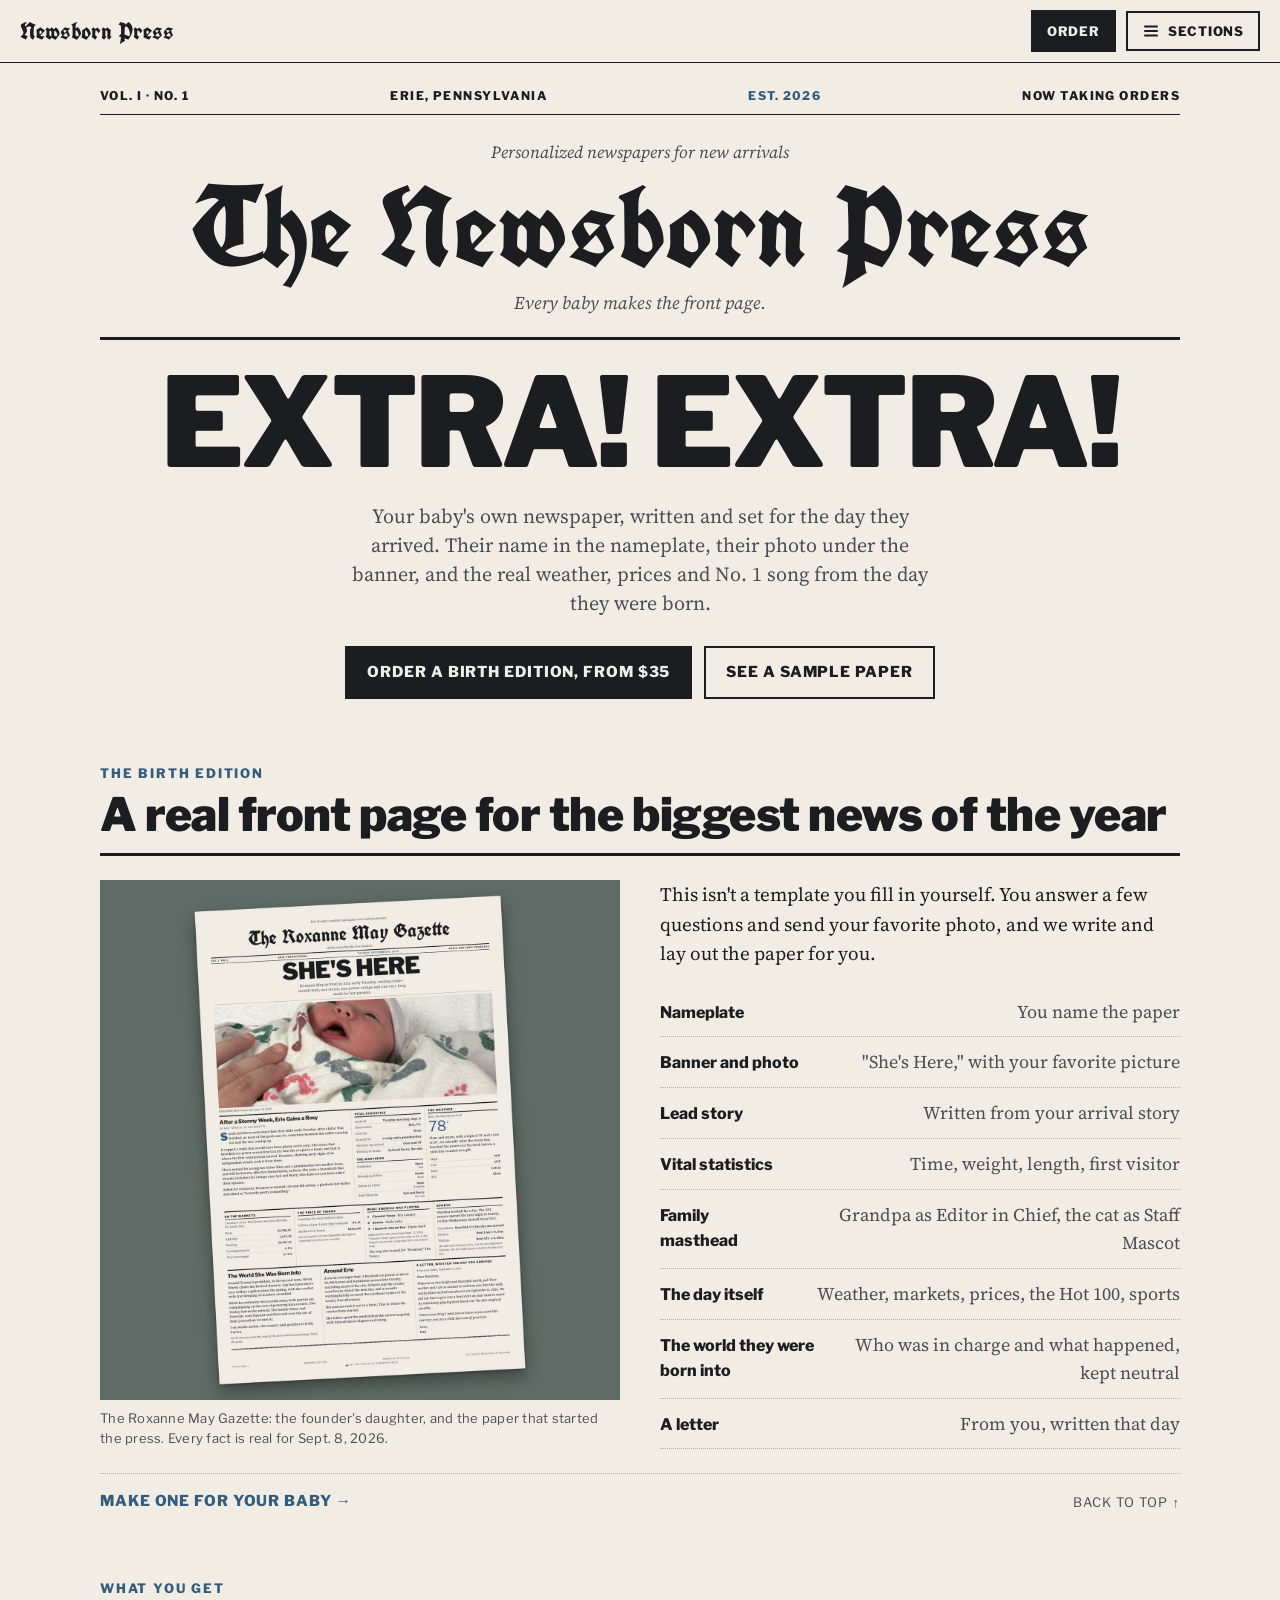
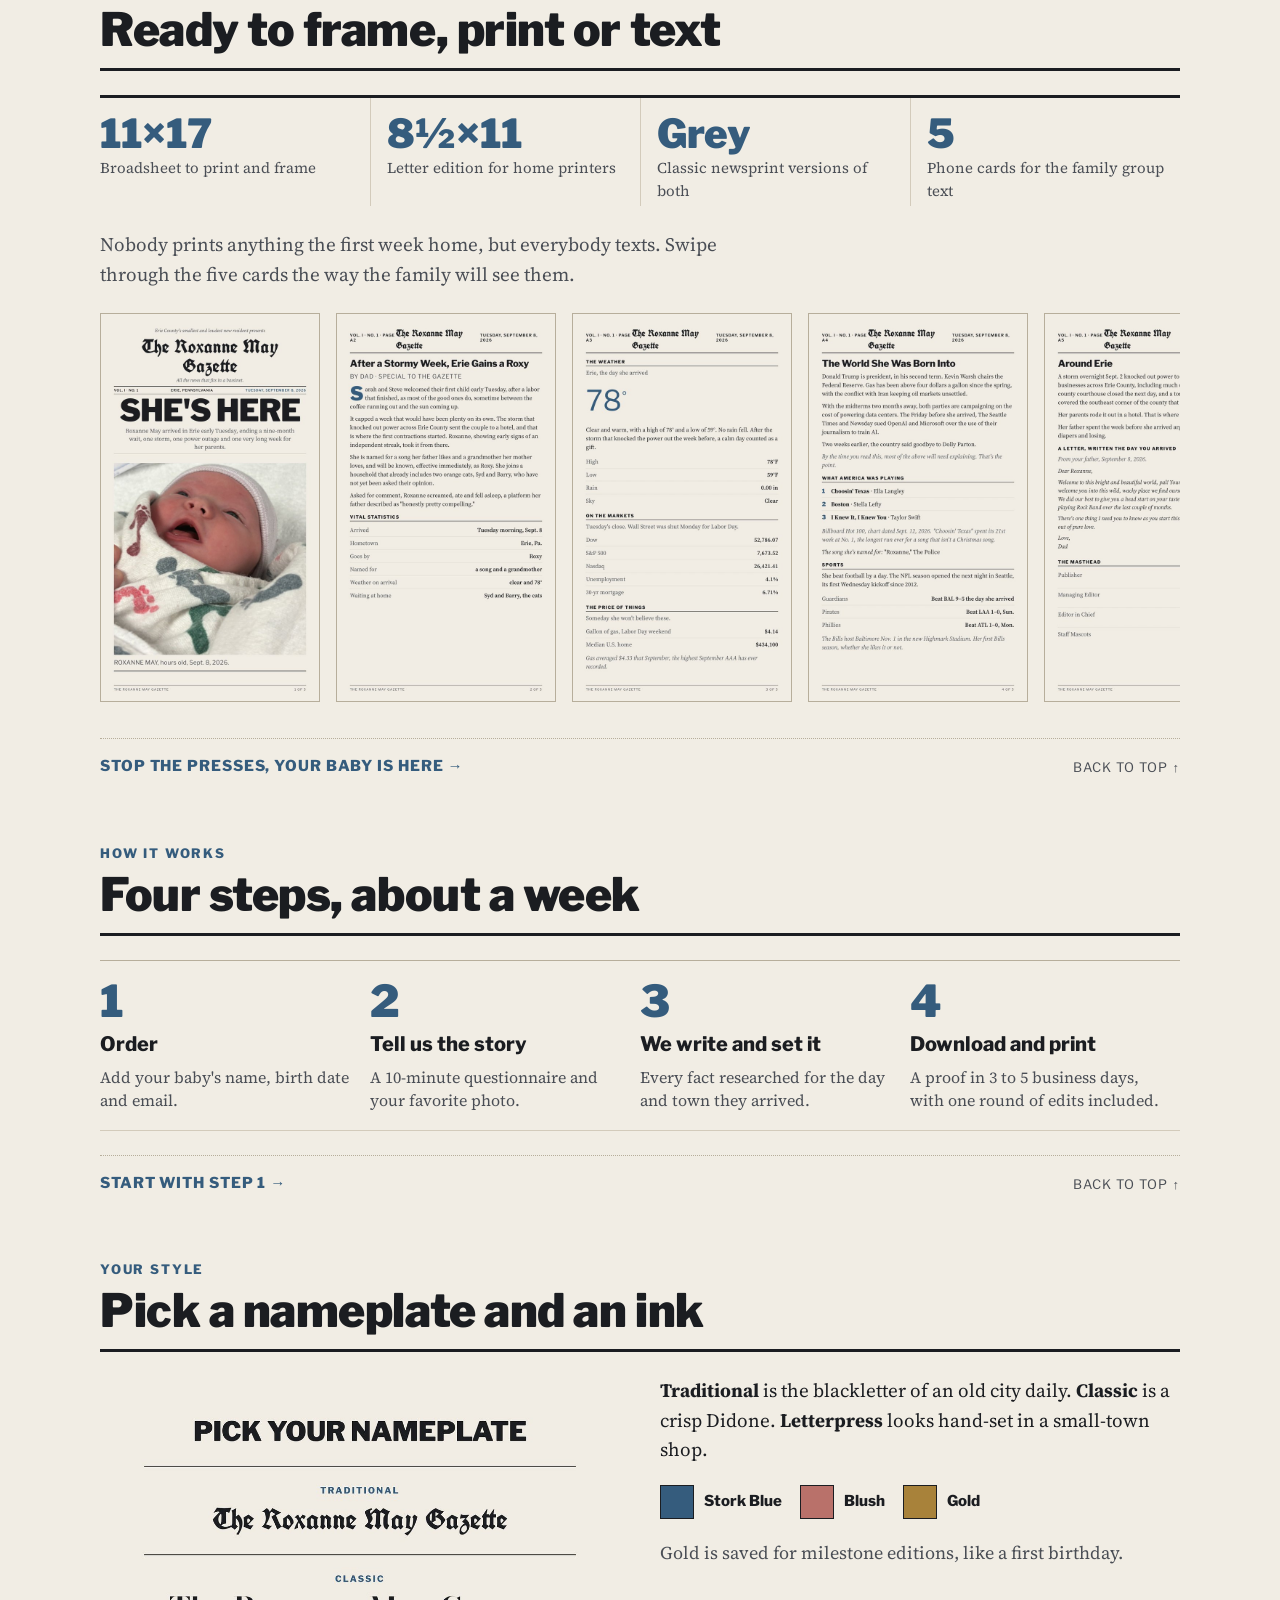
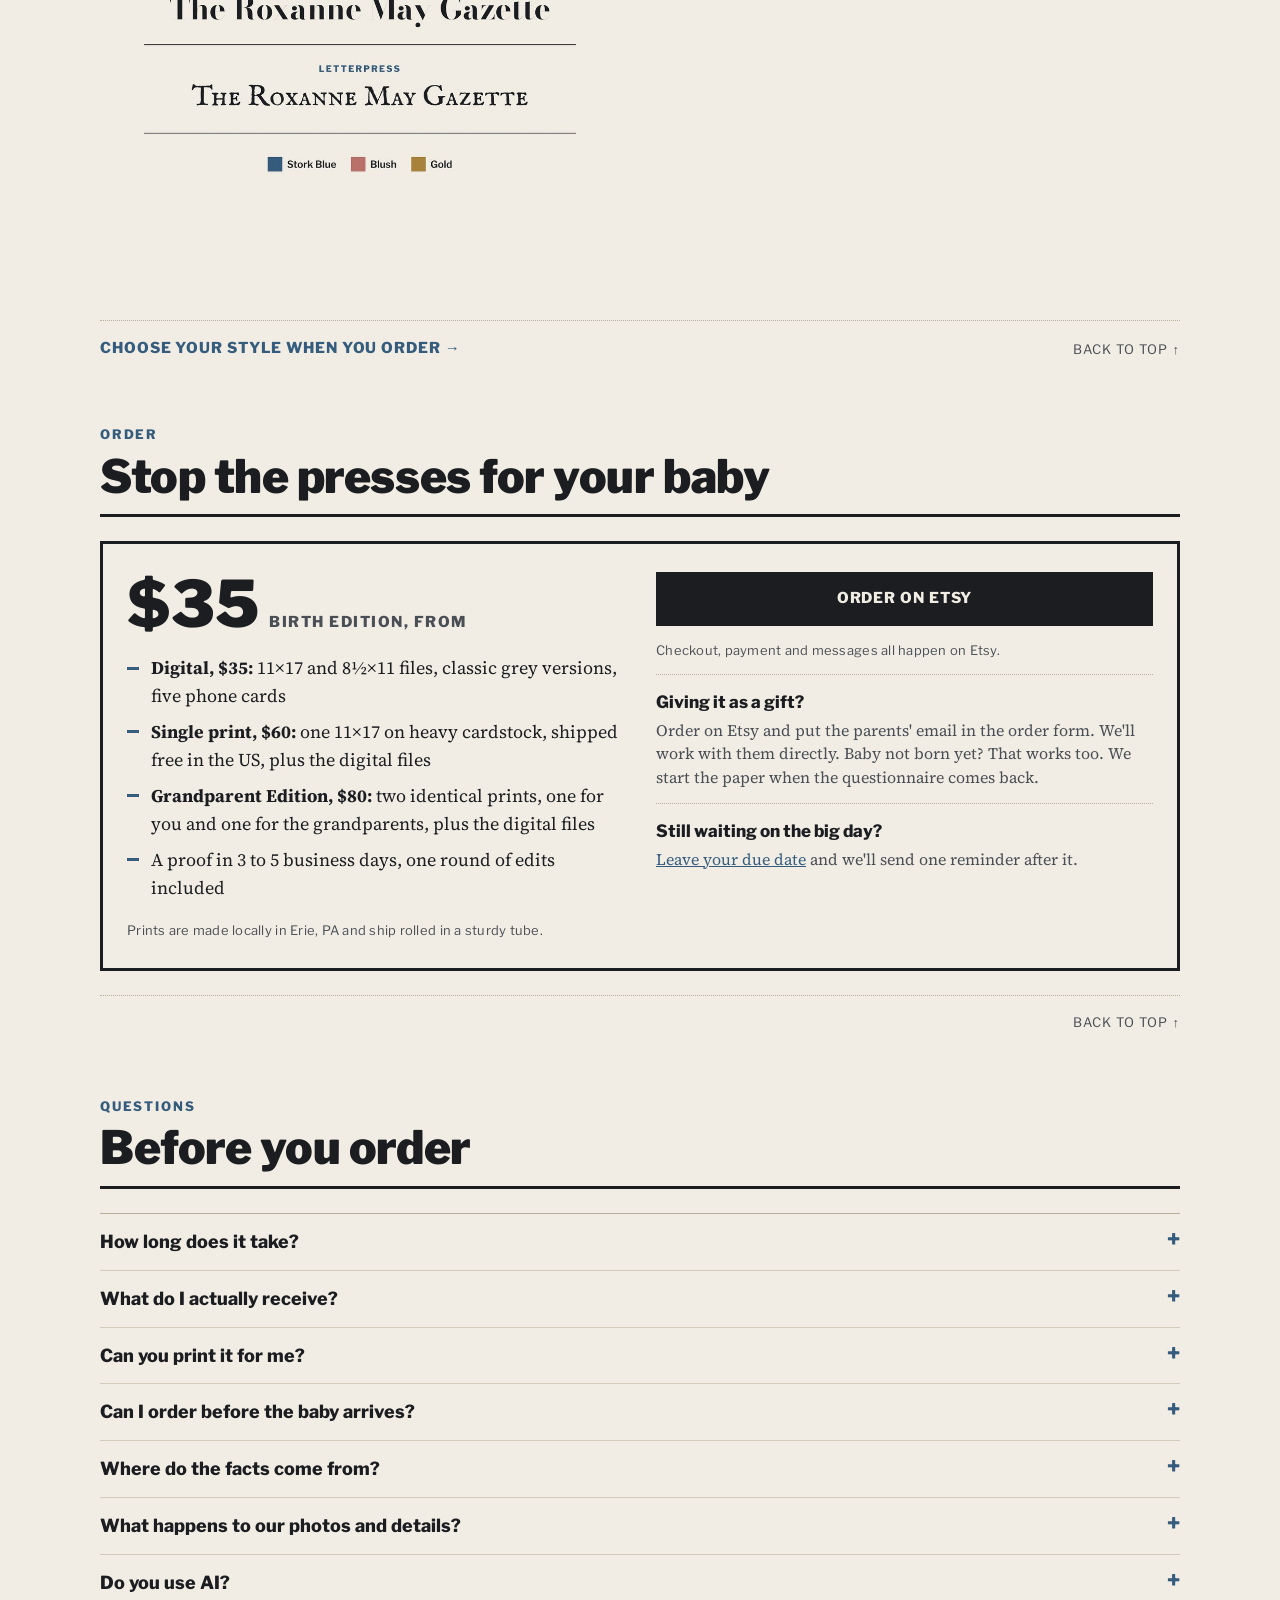
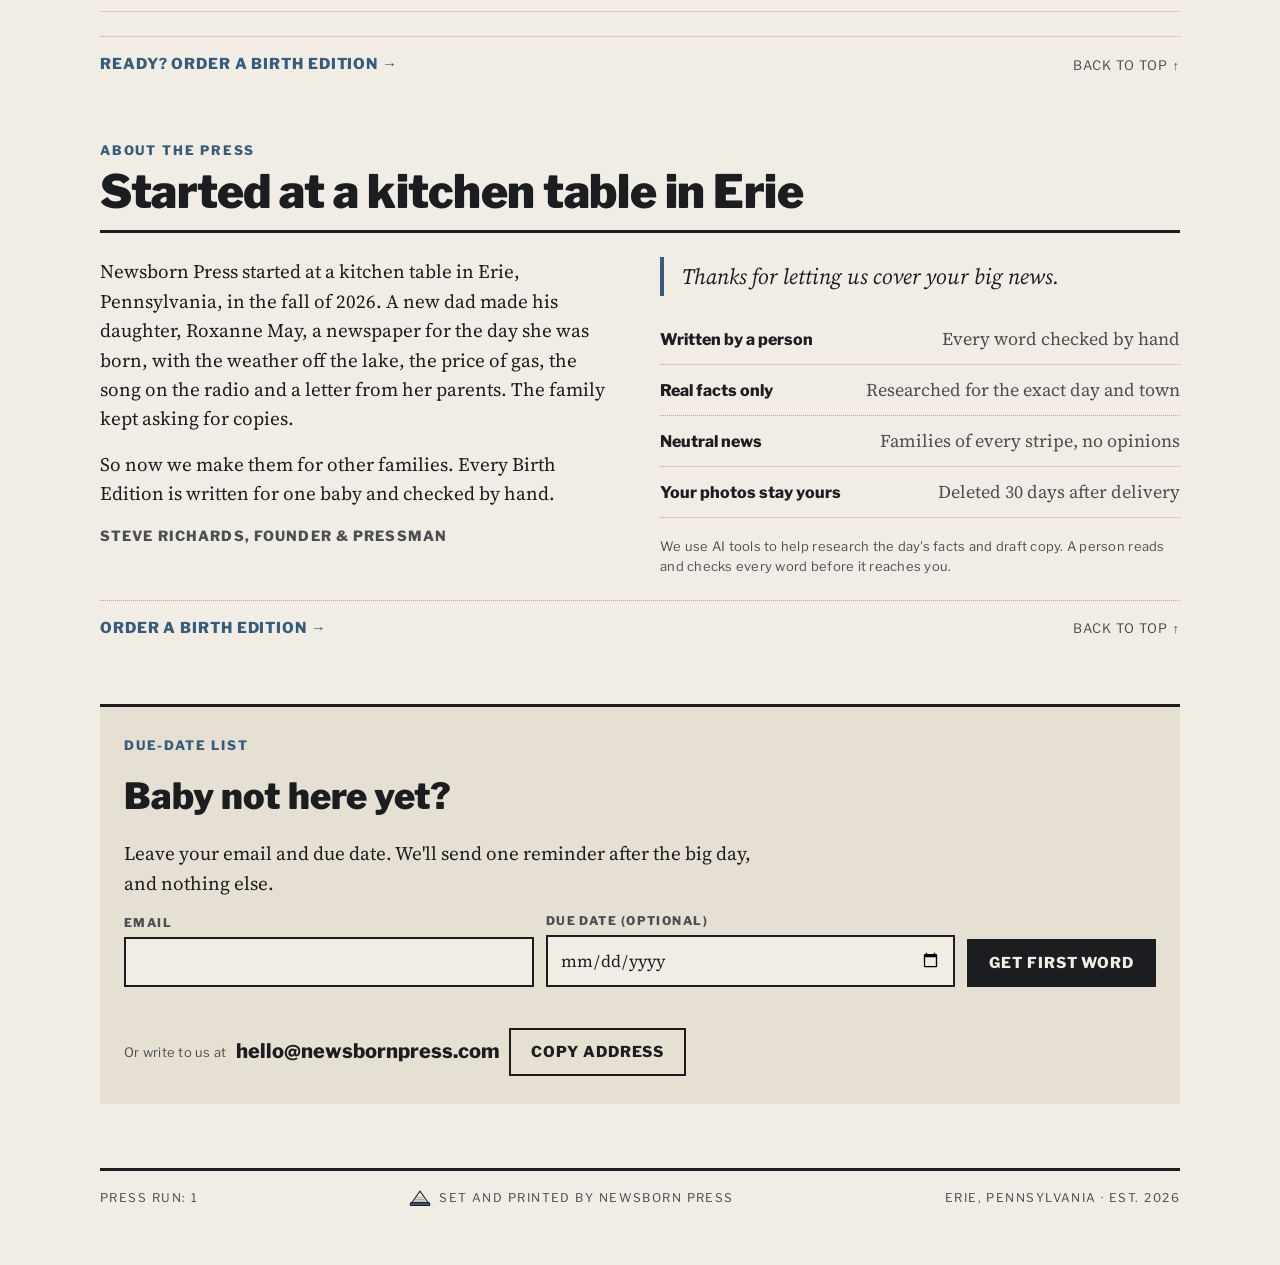
==== commit 19bb2a74: "Website v1.3: shop open, Order on Etsy, prices $35/$60/$80, print FAQ, Stripe button removed Co-Auth" ====
--- a/index.html
+++ b/index.html
@@ -184,7 +184,7 @@
     <a href="#included">What you get</a>
     <a href="#how">How it works</a>
     <a href="#style">Pick your style</a>
-    <a href="#order" class="when-open">Order, $50</a>
+    <a href="#order" class="when-open">Order, from $35</a>
     <a href="#faq">Questions</a>
     <a href="#about">About the press</a>
     <a href="#contact" class="when-soon">Get first word</a>
@@ -208,7 +208,7 @@
     <a class="btn" href="#contact">Get first word</a>
   </div>
   <div class="cta-row when-open">
-    <a class="btn primary" href="#order">Order a Birth Edition, $50</a>
+    <a class="btn primary" href="#order">Order a Birth Edition, from $35</a>
     <a class="btn" href="#paper">See a sample paper</a>
   </div>
 </section>
@@ -306,20 +306,19 @@
   <header><span class="label">Order</span><h2 id="order-h">Stop the presses for your baby</h2></header>
   <div class="order">
     <div style="display:flex;flex-direction:column;gap:18px">
-      <p class="price">$50<small>Birth Edition</small></p>
+      <p class="price">$35<small>Birth Edition, from</small></p>
       <ul class="ticks">
-        <li>11×17 broadsheet and 8½×11 letter edition</li>
-        <li>Classic grey versions of both</li>
-        <li>Five phone cards for the family group text</li>
+        <li><b>Digital, $35:</b> 11×17 and 8½×11 files, classic grey versions, five phone cards</li>
+        <li><b>Single print, $60:</b> one 11×17 on heavy cardstock, shipped free in the US, plus the digital files</li>
+        <li><b>Grandparent Edition, $80:</b> two identical prints, one for you and one for the grandparents, plus the digital files</li>
         <li>A proof in 3 to 5 business days, one round of edits included</li>
       </ul>
-      <p class="caption">Digital files. Nothing ships, so print as many copies as you like.</p>
+      <p class="caption">Prints are made locally in Erie, PA and ship rolled in a sturdy tube.</p>
     </div>
     <div class="paths">
-      <a class="btn primary" id="pay" href="#contact">Order and pay here</a>
-      <a class="btn" id="etsy" href="#contact">Prefer Etsy? Order there</a>
-      <p class="caption">Either way, it's the same paper and the same questionnaire.</p>
-      <div class="alt"><b>Giving it as a gift?</b><p>Order here and we'll email you the questionnaire link to pass along to the parents. Baby not born yet? That works too. We start the paper when the questionnaire comes back.</p></div>
+      <a class="btn primary" id="etsy" href="https://www.etsy.com/shop/NewsbornPress">Order on Etsy</a>
+      <p class="caption">Checkout, payment and messages all happen on Etsy.</p>
+      <div class="alt"><b>Giving it as a gift?</b><p>Order on Etsy and put the parents' email in the order form. We'll work with them directly. Baby not born yet? That works too. We start the paper when the questionnaire comes back.</p></div>
       <div class="alt"><b>Still waiting on the big day?</b><p><a href="#contact">Leave your due date</a> and we'll send one reminder after it.</p></div>
     </div>
   </div>
@@ -329,9 +328,9 @@
 <section class="section" id="faq" aria-labelledby="faq-h">
   <header><span class="label">Questions</span><h2 id="faq-h">Before you order</h2></header>
   <div class="faq">
-    <details><summary>How long does it take?</summary><p>You'll get a proof within 3 to 5 business days of sending the questionnaire. One round of edits is included, and the final files follow.</p></details>
-    <details><summary>What do I actually receive?</summary><p>Digital files: the 11×17 broadsheet, the 8½×11 letter edition, classic grey versions of both, and five phone cards. No paper is mailed, so you can print as many as you like.</p></details>
-    <details><summary>How should I print it?</summary><p>The 11×17 looks best printed at a local print or copy shop on matte paper. The letter edition prints fine at home.</p></details>
+    <details><summary>How long does it take?</summary><p>You'll get a proof within 3 to 5 business days of sending the questionnaire. One round of edits is included, and the final files follow. Printed editions ship within a few days of your OK on the proof.</p></details>
+    <details><summary>What do I actually receive?</summary><p>Every order gets the digital files: the 11×17 broadsheet, the 8½×11 letter edition, classic grey versions of both, and five phone cards. Printed orders also get one or two 11×17 prints on heavy cardstock, shipped free in the US.</p></details>
+    <details><summary>Can you print it for me?</summary><p>Yes. Choose the Single print or the Grandparent Edition and we print it in Erie and mail it to you. Printing it yourself? The 11×17 looks best at a local print or copy shop on matte paper, and the letter edition prints fine at home.</p></details>
     <details><summary>Can I order before the baby arrives?</summary><p>Yes, and it makes a good shower gift. Order anytime and fill in the questionnaire once the baby is here.</p></details>
     <details><summary>Where do the facts come from?</summary><p>Public sources for the exact date: the National Weather Service, market data, government price reports, the music charts and the sports pages. We keep a list of sources for every paper.</p></details>
     <details><summary>What happens to our photos and details?</summary><p>We use them only to make your paper and delete them 30 days after delivery. We never show your baby in our marketing without your written permission.</p></details>
@@ -390,13 +389,13 @@
 </footer>
 
 </main>
-<div class="orderbar when-open" id="orderbar"><span>Birth Edition · $50</span><a class="btn primary" href="#order">Order</a></div>
+<div class="orderbar when-open" id="orderbar"><span>Birth Edition · from $35</span><a class="btn primary" href="#order">Order</a></div>
 <script>
 /* SHOP config: the only lines to change at launch.
    status: "soon" until launch, "open" after Sarah's OK + 48 hours.
    stripe: the Stripe Payment Link URL.  etsy: the Etsy listing URL.
    signup: a form endpoint for the email list; leave "" and the form opens an email to hello@ instead. */
-var SHOP = { status: "soon", stripe: "", etsy: "", signup: "" };
+var SHOP = { status: "open", stripe: "", etsy: "https://www.etsy.com/shop/NewsbornPress", signup: "" };
 
 (function(){
   var root=document.documentElement;
@@ -406,7 +405,7 @@
   var src='';
   try{ src=(new URLSearchParams(location.search).get('utm_source')||'').replace(/[^a-z0-9_-]/gi,'').slice(0,50); }catch(e){}
   var pay=document.getElementById('pay'), etsy=document.getElementById('etsy');
-  if(SHOP.stripe){ pay.href = SHOP.stripe + (src ? (SHOP.stripe.indexOf('?')<0?'?':'&') + 'client_reference_id=' + encodeURIComponent(src) : ''); }
+  if(SHOP.stripe && pay){ pay.href = SHOP.stripe + (src ? (SHOP.stripe.indexOf('?')<0?'?':'&') + 'client_reference_id=' + encodeURIComponent(src) : ''); }
   if(SHOP.etsy){ etsy.href = SHOP.etsy; }
 
   // copy address
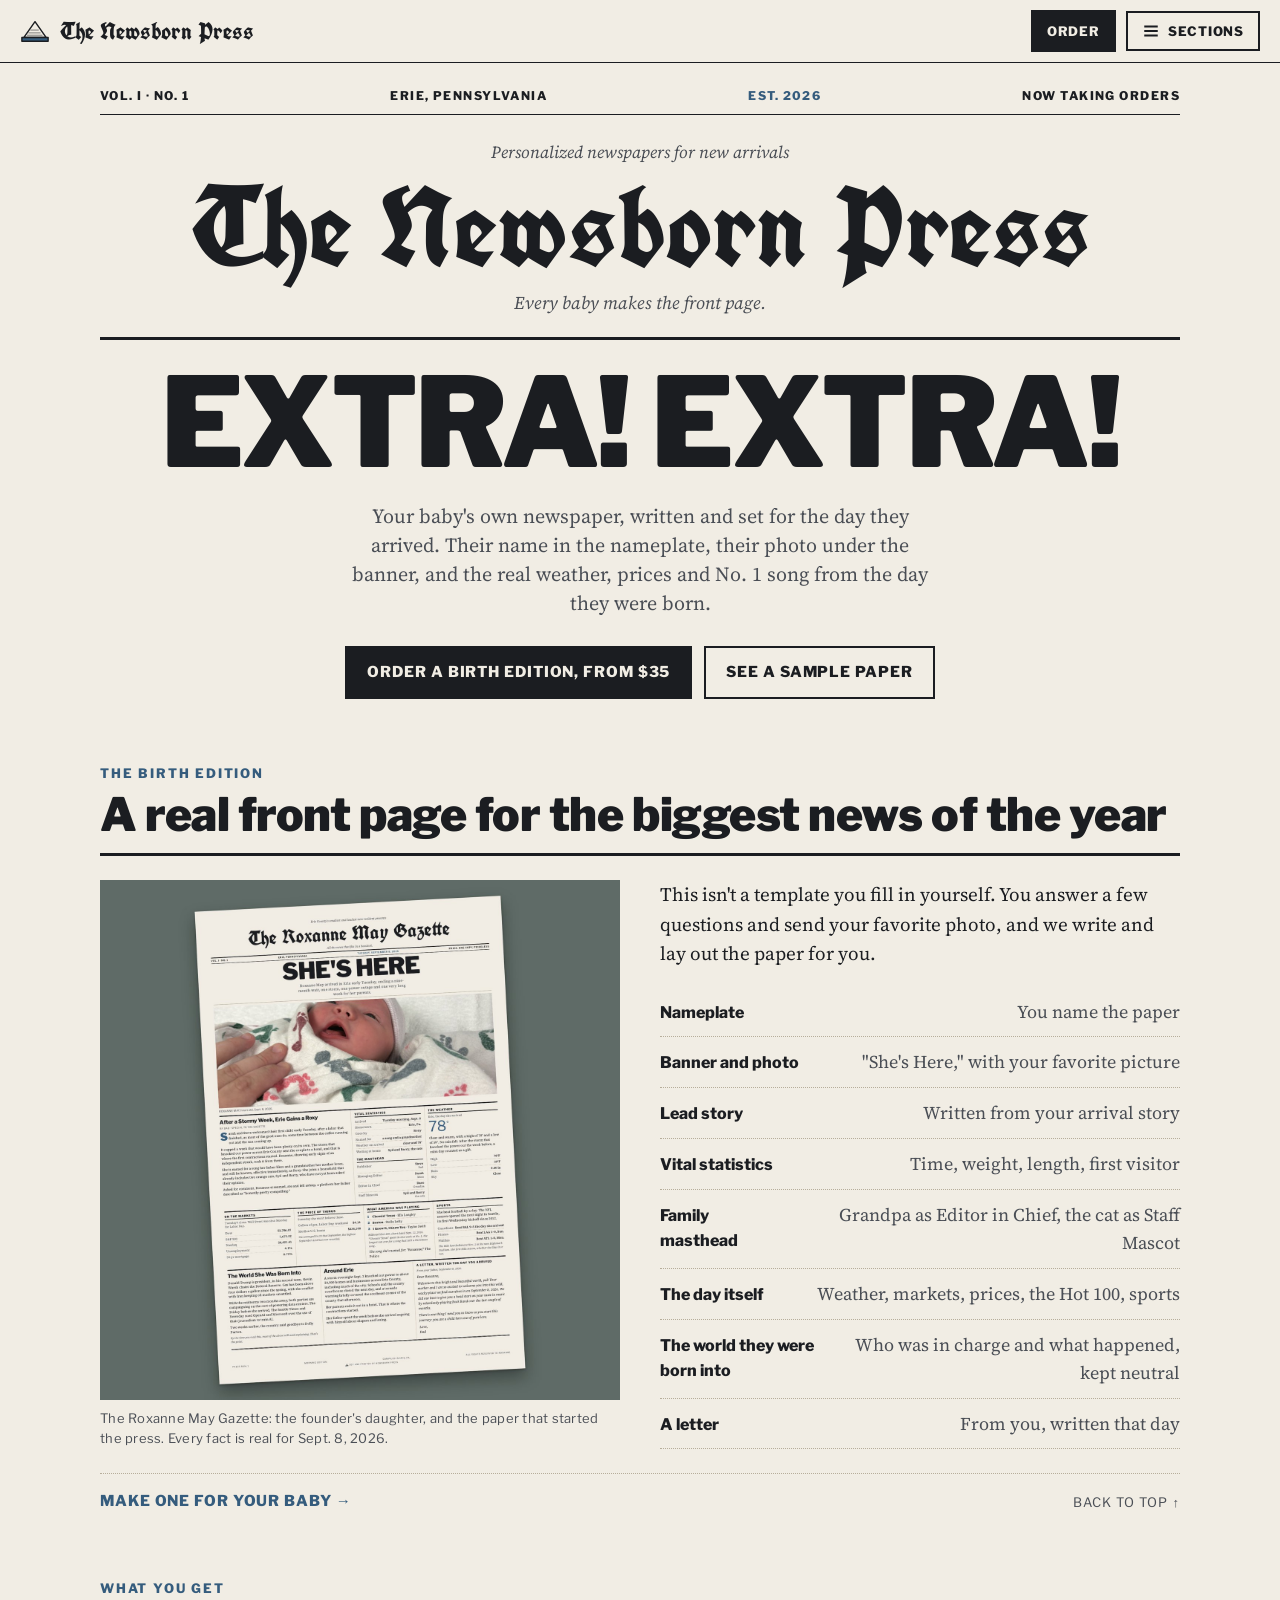
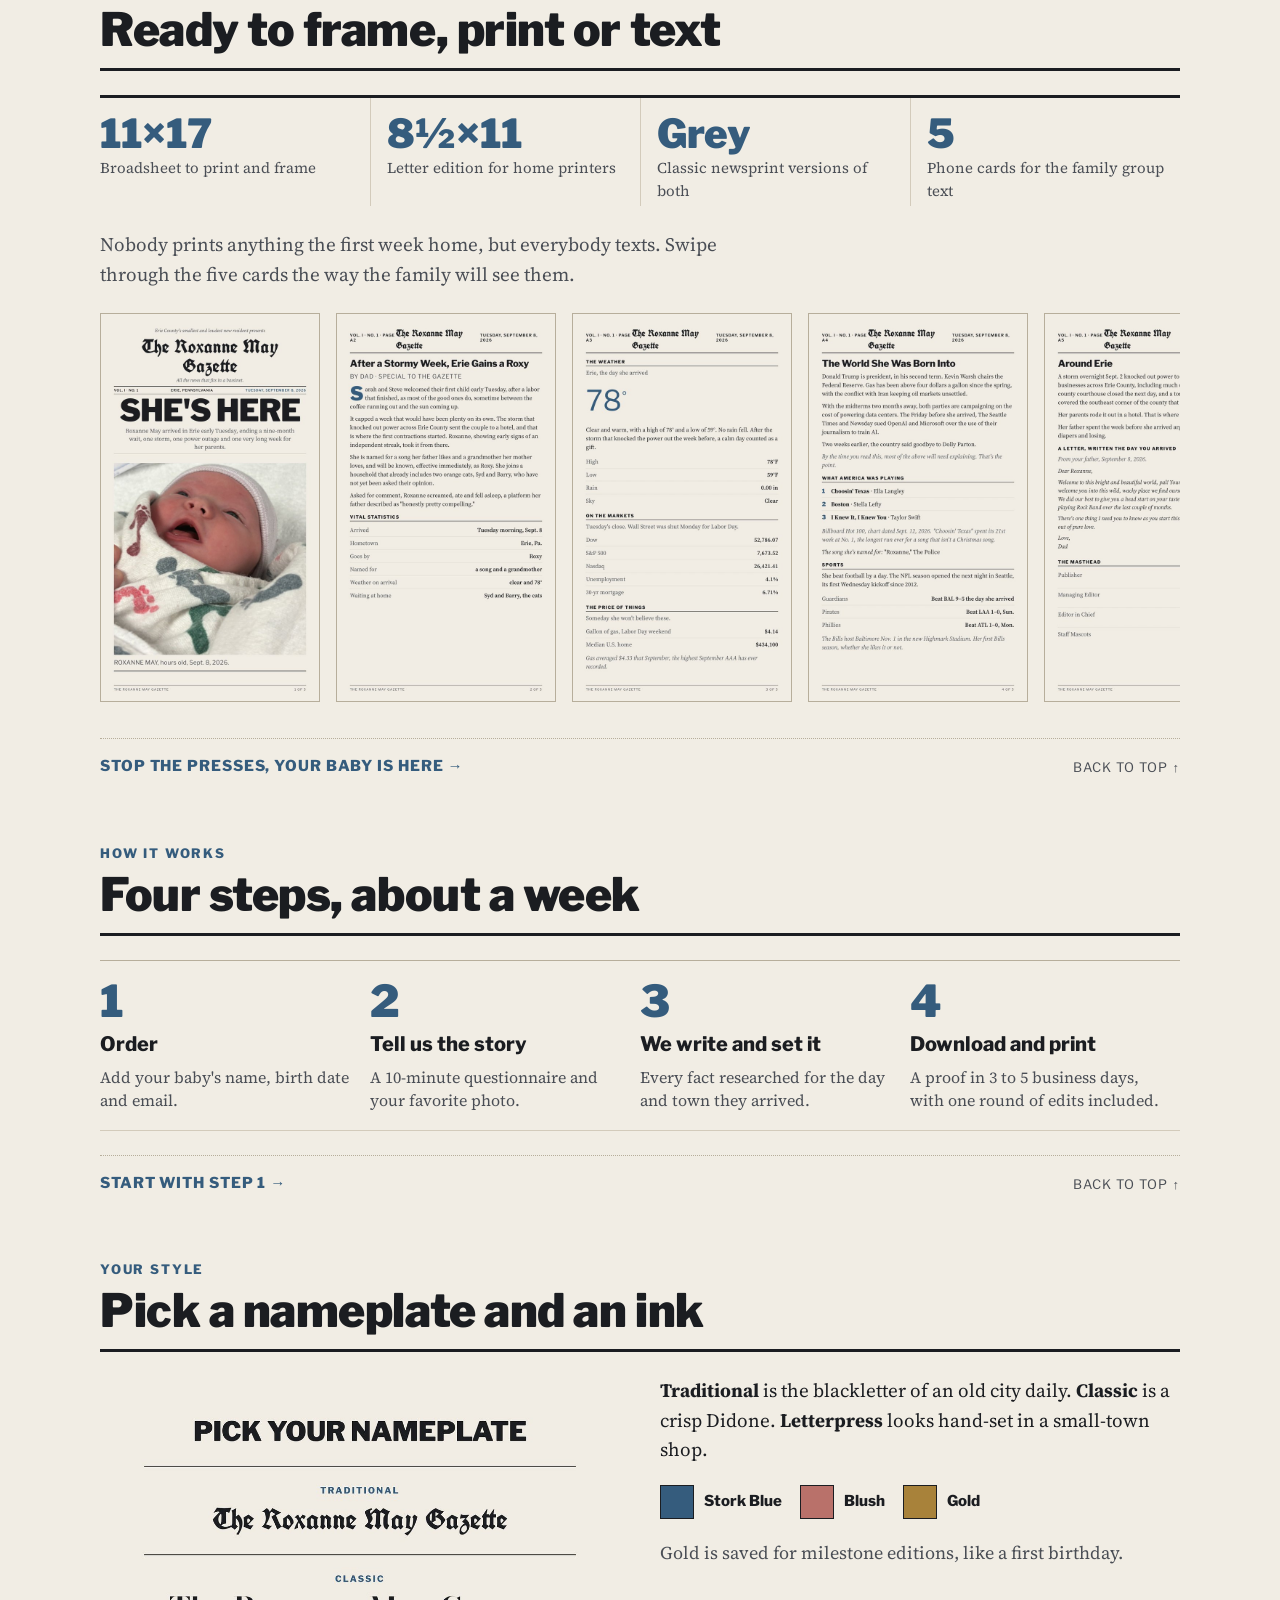
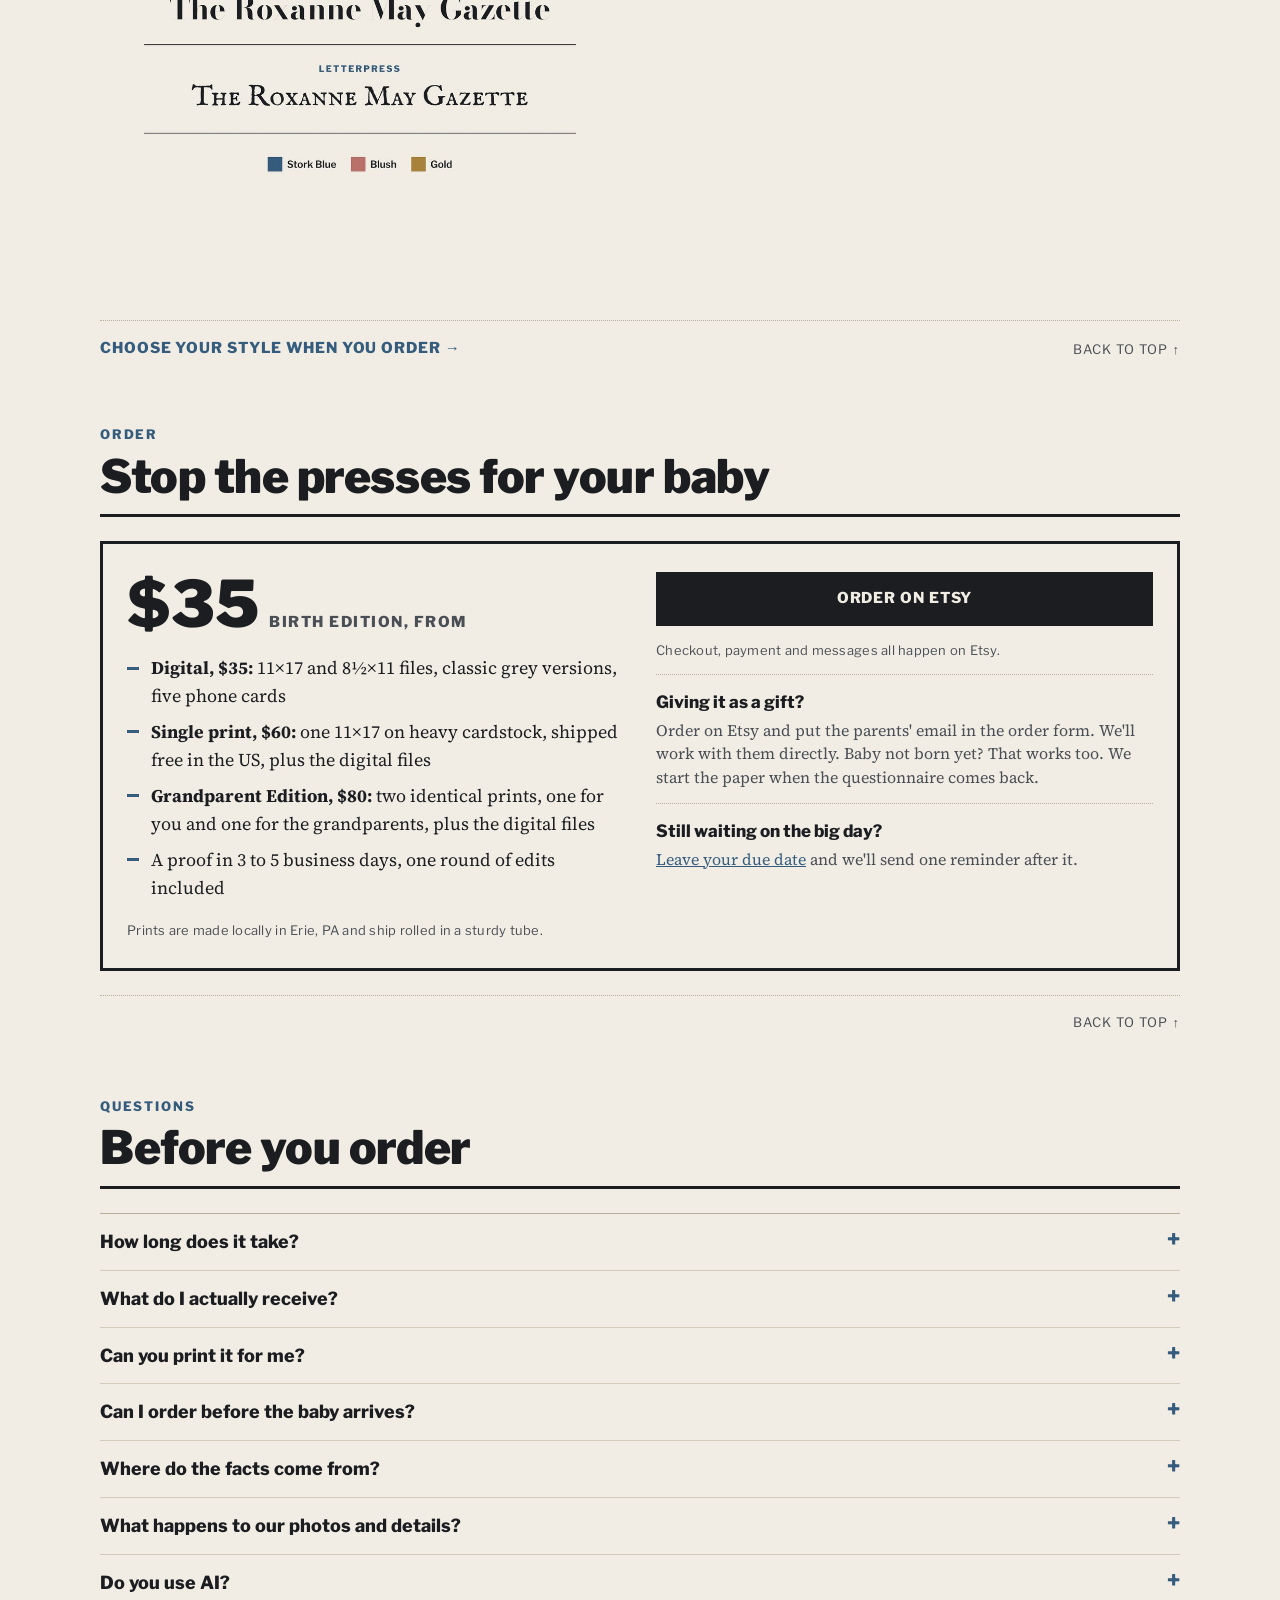
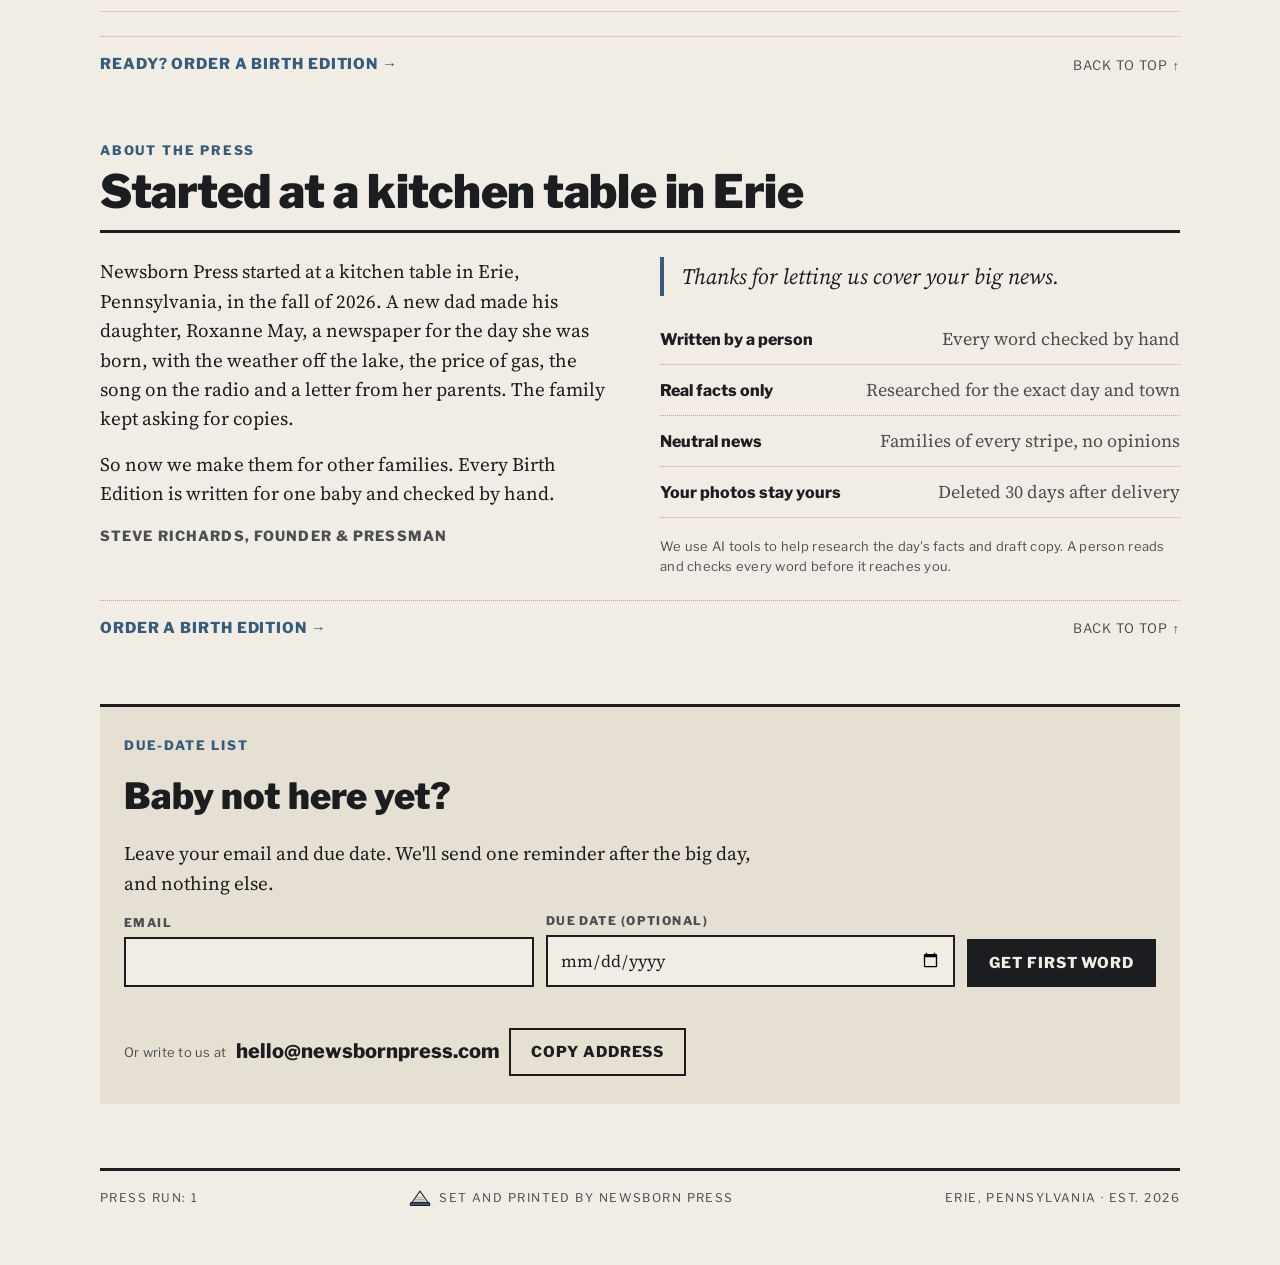
==== commit be22c30f: "v1.5: mark + The Newsborn Press in header" ====
--- a/index.html
+++ b/index.html
@@ -143,7 +143,8 @@
 /* v1.2: sticky top bar with section menu, per-section CTAs, back to top */
 html{scroll-padding-top:72px}
 .topbar{position:sticky;top:0;z-index:20;margin-inline:-20px;margin-top:-24px;margin-bottom:24px;padding:10px 20px;background:var(--newsprint);border-bottom:1px solid var(--ink);display:flex;align-items:center;justify-content:space-between;gap:12px}
-.topbar .brand{font-family:var(--f-nameplate);font-weight:700;font-size:24px;line-height:1;color:var(--ink);text-decoration:none;white-space:nowrap}
+.topbar .brand{font-family:var(--f-nameplate);font-weight:700;font-size:24px;line-height:1;color:var(--ink);text-decoration:none;white-space:nowrap;display:inline-flex;align-items:center;gap:10px}
+.topbar .brand svg{width:30px;height:30px;flex:none}
 .topbar .right{display:flex;align-items:center;gap:10px}
 .topbar .btn{padding:9px 14px;font-size:13px;white-space:nowrap}
 .menu-btn{display:inline-flex;align-items:center;gap:8px}
@@ -158,7 +159,7 @@
 .foot .go:hover{text-decoration:underline}
 .foot .top{font-family:var(--f-head);font-size:13px;letter-spacing:.08em;text-transform:uppercase;color:var(--graphite);text-decoration:none}
 .foot .top:hover{color:var(--ink)}
-@media (max-width:700px){ [data-shop="open"] .topbar .cta{display:none} .topbar .brand{font-size:20px} }
+@media (max-width:700px){ [data-shop="open"] .topbar .cta{display:none} .topbar .brand{font-size:20px} .topbar .brand svg{width:26px;height:26px} }
 @media (max-width:480px){ .topbar .cta{display:none} }
 
 /* mobile order bar (open only) */
@@ -173,7 +174,7 @@
 </head>
 <body id="top">
 <nav class="topbar" aria-label="Site">
-  <a class="brand" href="#top">Newsborn Press</a>
+  <a class="brand" href="#top"><svg viewBox="0 0 64 64" aria-hidden="true"><path d="M8 46 L32 12 L56 46 Z" fill="var(--newsprint)" stroke="var(--ink)" stroke-width="3" stroke-linejoin="round"/><path d="M4 46 H60 V54 H4 Z" fill="var(--stork)" stroke="var(--ink)" stroke-width="3" stroke-linejoin="round"/><path d="M22 30 H40 M18 36 H44 M15 41 H48" stroke="var(--ink)" stroke-width="2" opacity=".55"/></svg>The Newsborn Press</a>
   <div class="right">
     <a class="btn primary cta when-soon" href="#contact">Get first word</a>
     <a class="btn primary cta when-open" href="#order">Order</a>
@@ -316,7 +317,7 @@
       <p class="caption">Prints are made locally in Erie, PA and ship rolled in a sturdy tube.</p>
     </div>
     <div class="paths">
-      <a class="btn primary" id="etsy" href="https://www.etsy.com/shop/NewsbornPress">Order on Etsy</a>
+      <a class="btn primary" id="etsy" href="https://newsbornpress.etsy.com">Order on Etsy</a>
       <p class="caption">Checkout, payment and messages all happen on Etsy.</p>
       <div class="alt"><b>Giving it as a gift?</b><p>Order on Etsy and put the parents' email in the order form. We'll work with them directly. Baby not born yet? That works too. We start the paper when the questionnaire comes back.</p></div>
       <div class="alt"><b>Still waiting on the big day?</b><p><a href="#contact">Leave your due date</a> and we'll send one reminder after it.</p></div>
@@ -395,7 +396,7 @@
    status: "soon" until launch, "open" after Sarah's OK + 48 hours.
    stripe: the Stripe Payment Link URL.  etsy: the Etsy listing URL.
    signup: a form endpoint for the email list; leave "" and the form opens an email to hello@ instead. */
-var SHOP = { status: "open", stripe: "", etsy: "https://www.etsy.com/shop/NewsbornPress", signup: "" };
+var SHOP = { status: "open", stripe: "", etsy: "https://newsbornpress.etsy.com", signup: "" };
 
 (function(){
   var root=document.documentElement;
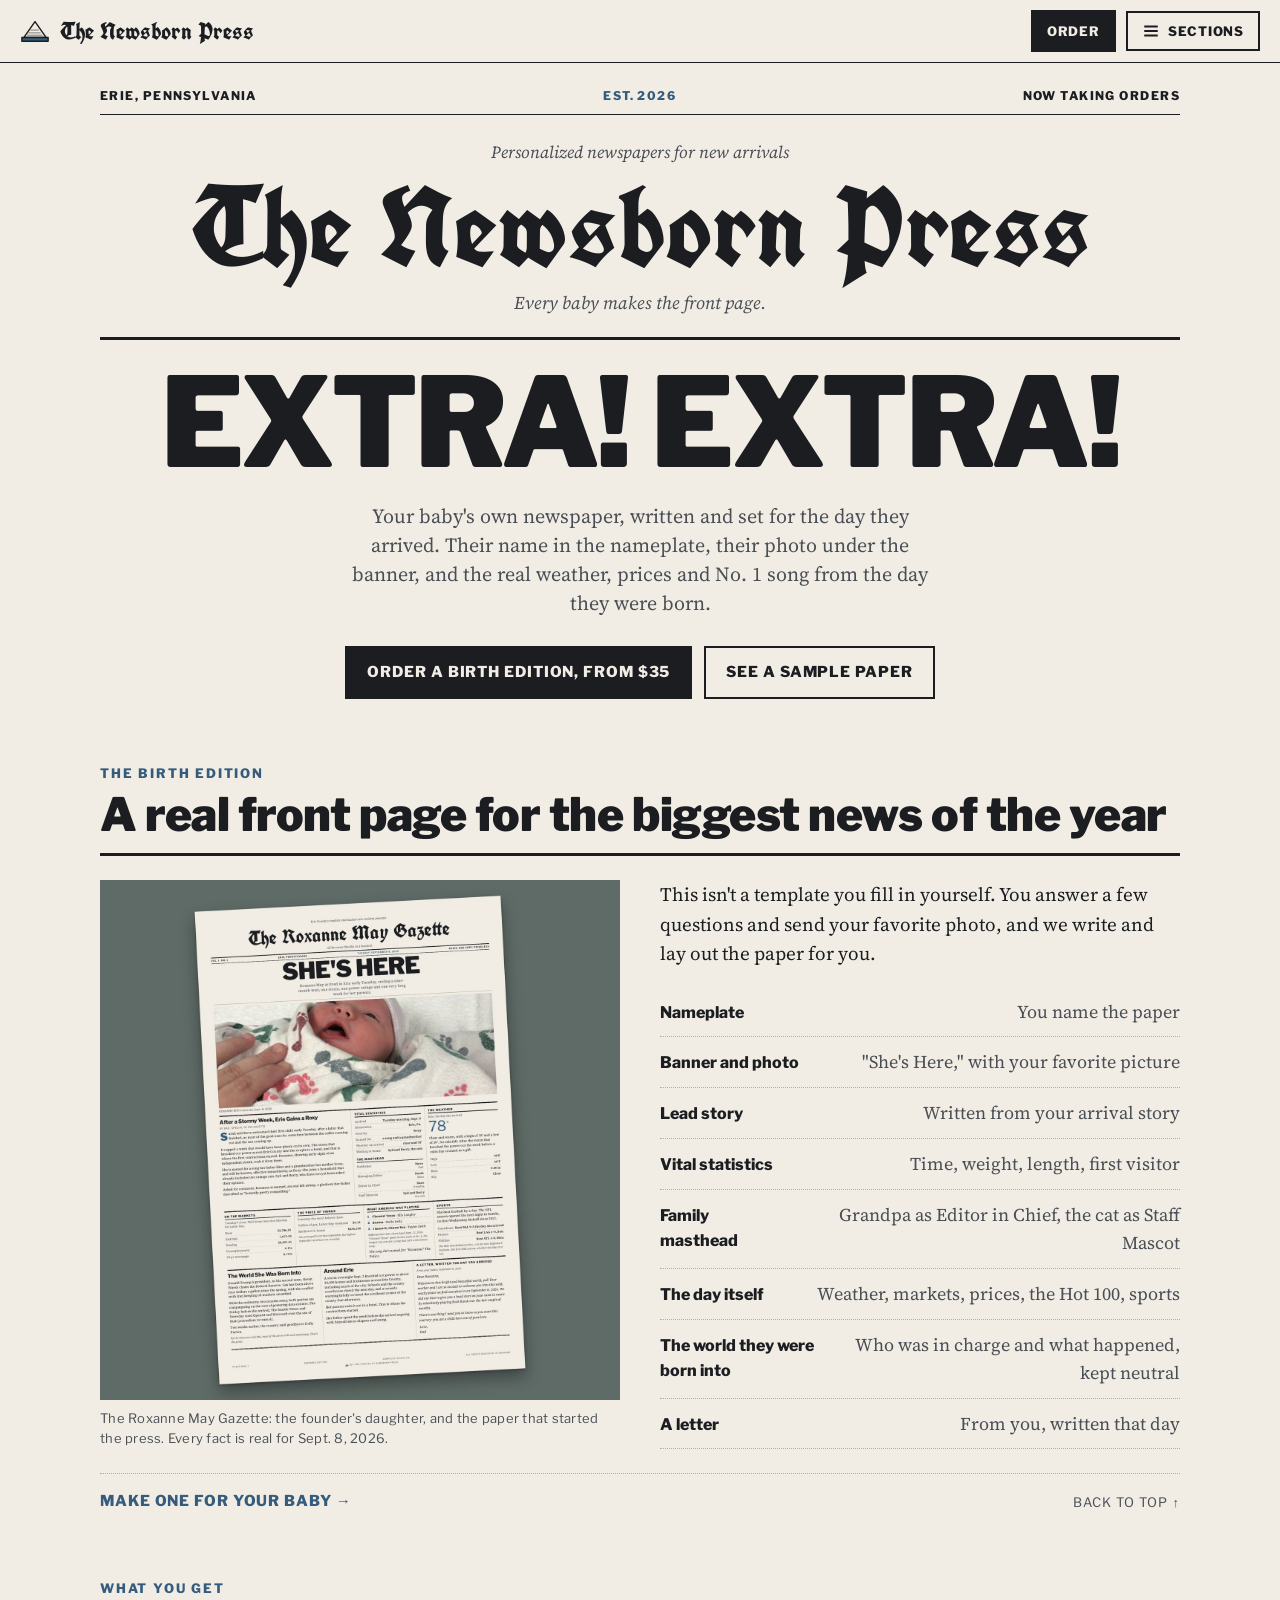
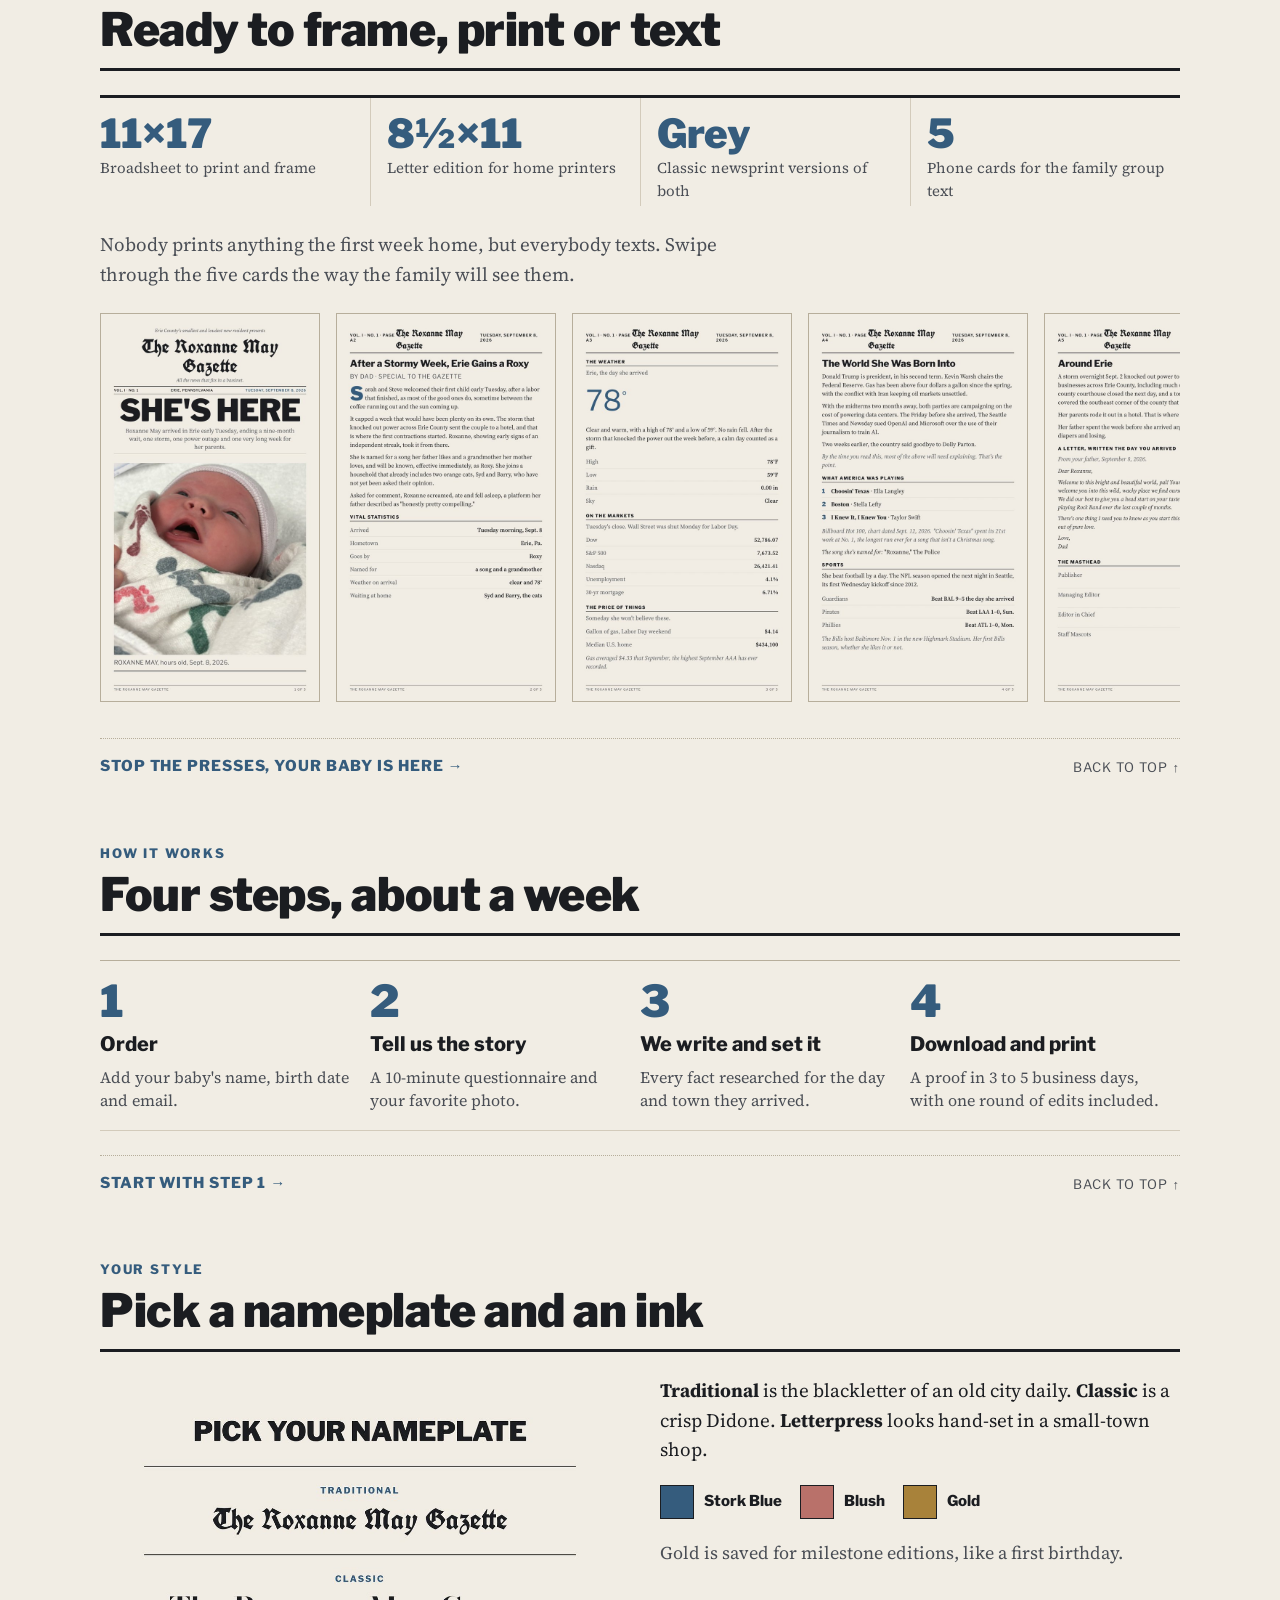
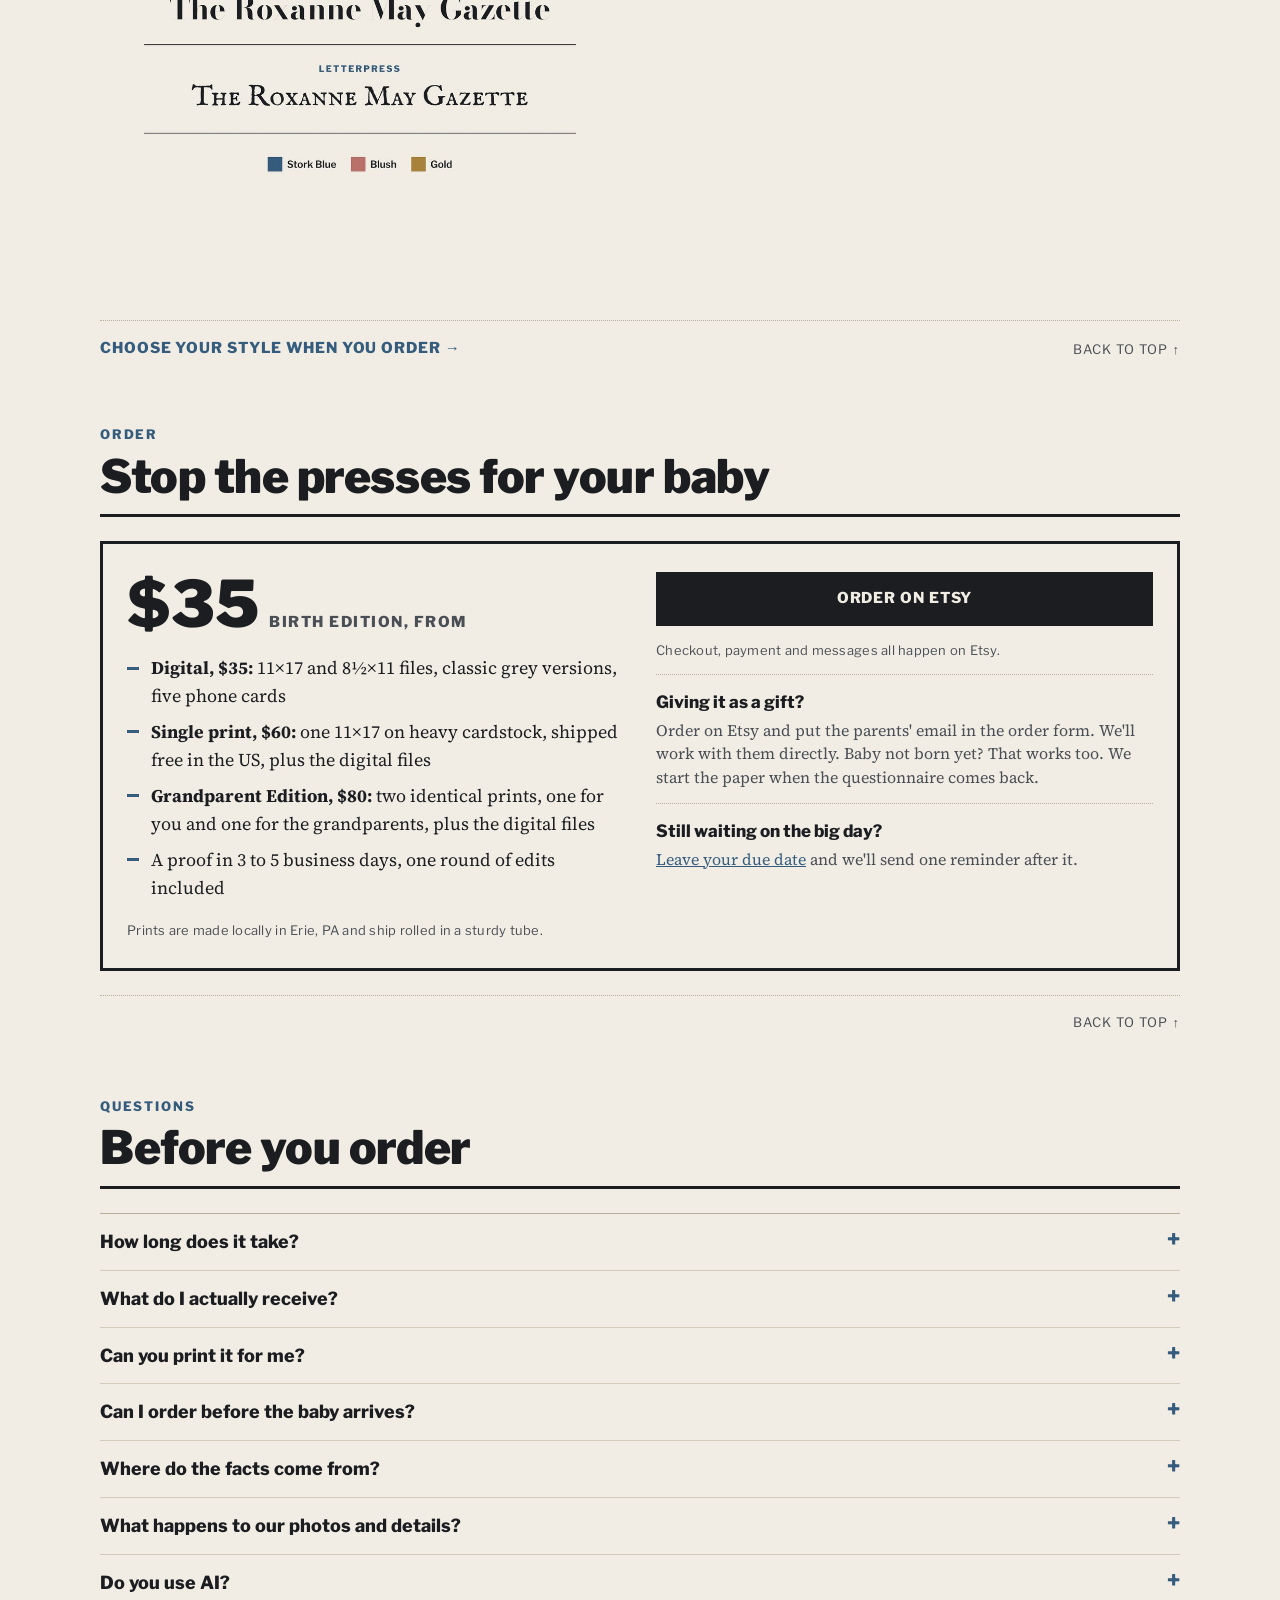
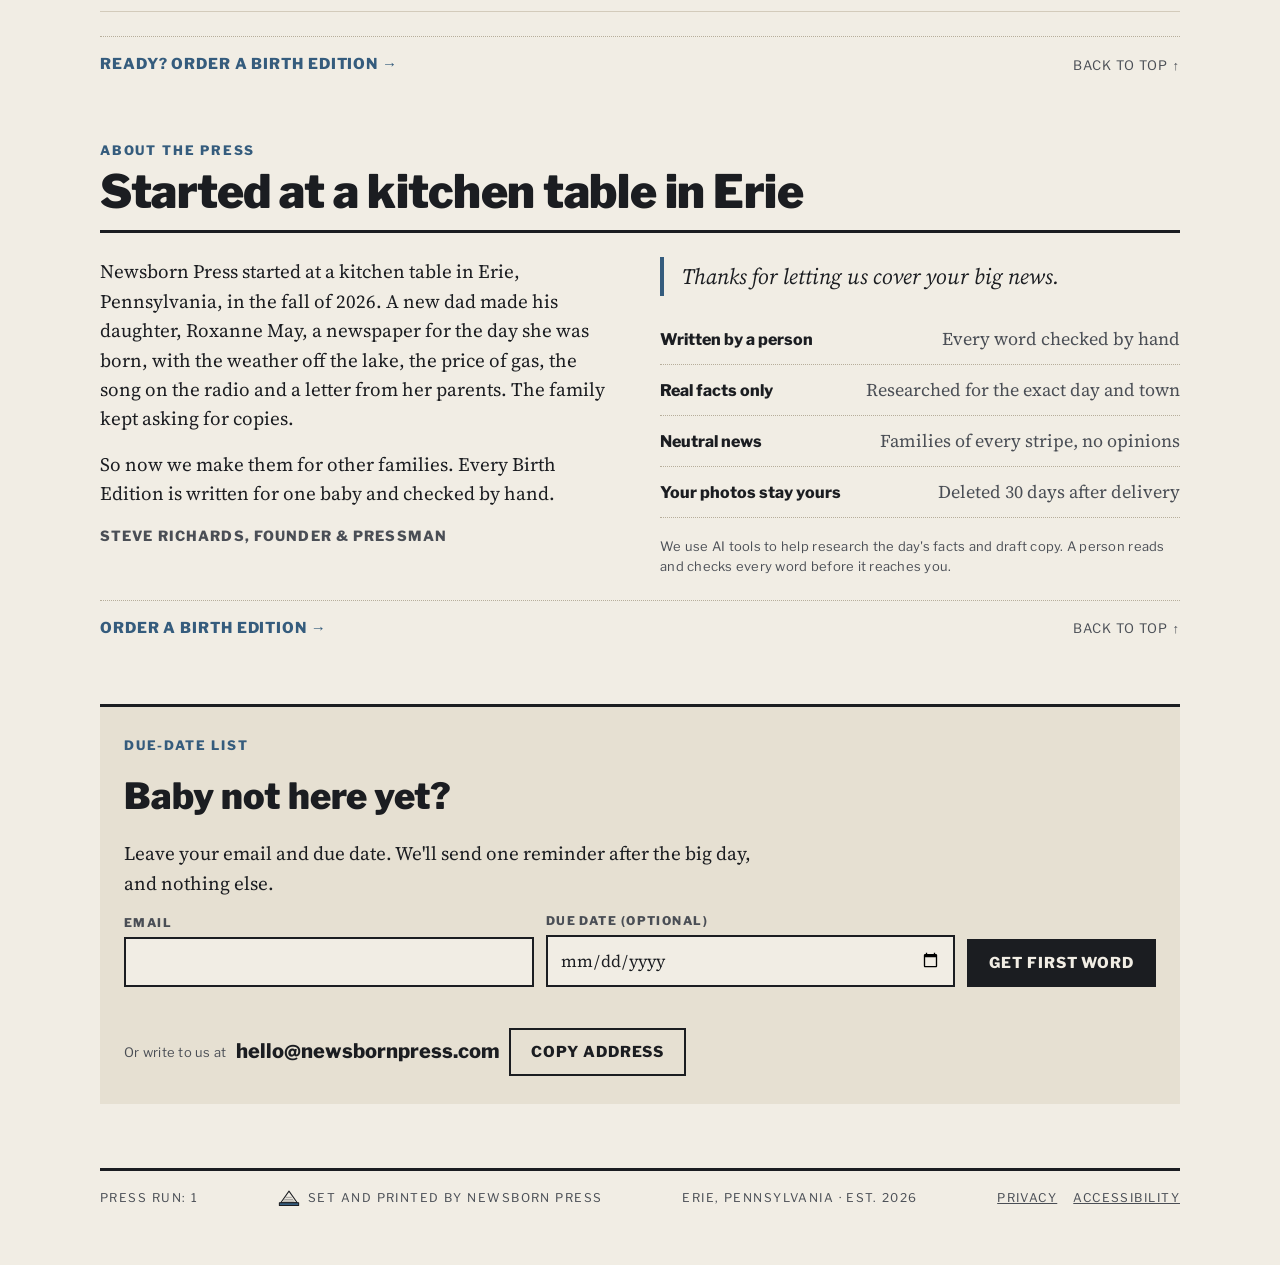
==== commit 8ebc1776: "v1.6: privacy, accessibility, self-hosted fonts, B-Side page" ====
--- a/index.html
+++ b/index.html
@@ -14,9 +14,7 @@
 <link rel="icon" href="assets/favicon.svg" type="image/svg+xml">
 <link rel="apple-touch-icon" href="assets/apple-touch-icon.png">
 <meta name="theme-color" content="#F1EDE4">
-<link rel="preconnect" href="https://fonts.googleapis.com">
-<link rel="preconnect" href="https://fonts.gstatic.com" crossorigin>
-<link rel="stylesheet" href="https://fonts.googleapis.com/css2?family=Libre+Franklin:wght@400;600;800;900&family=Source+Serif+4:ital,opsz,wght@0,8..60,400;0,8..60,600;1,8..60,400&family=UnifrakturCook:wght@700&display=swap">
+<link rel="stylesheet" href="assets/fonts/fonts.css">
 <style>
 /* Layout: the site is set like a front page: folio, nameplate, banner, then sections closed by heavy ink rules. One Stork Blue accent. */
 :root{
@@ -170,9 +168,17 @@
   .orderbar.away{transform:translateY(110%)}
   .orderbar .btn{padding:10px 18px}
 }
+/* v1.6: skip link, legal links, reduced motion */
+.skip{position:absolute;left:12px;top:-60px;z-index:50;background:var(--ink);color:var(--newsprint);padding:10px 14px;font-family:var(--f-head);font-weight:800;text-decoration:none}
+.skip:focus{top:12px}
+.colophon .legal{display:flex;gap:16px;flex-wrap:wrap}
+.colophon .legal a{color:inherit}
+main:focus{outline:none}
+@media (prefers-reduced-motion:reduce){*,*::before,*::after{transition:none!important;animation:none!important;scroll-behavior:auto!important}}
 </style>
 </head>
 <body id="top">
+<a class="skip" href="#main">Skip to content</a>
 <nav class="topbar" aria-label="Site">
   <a class="brand" href="#top"><svg viewBox="0 0 64 64" aria-hidden="true"><path d="M8 46 L32 12 L56 46 Z" fill="var(--newsprint)" stroke="var(--ink)" stroke-width="3" stroke-linejoin="round"/><path d="M4 46 H60 V54 H4 Z" fill="var(--stork)" stroke="var(--ink)" stroke-width="3" stroke-linejoin="round"/><path d="M22 30 H40 M18 36 H44 M15 41 H48" stroke="var(--ink)" stroke-width="2" opacity=".55"/></svg>The Newsborn Press</a>
   <div class="right">
@@ -194,10 +200,10 @@
 </nav>
 
 
-<main class="sheet">
+<main class="sheet" id="main" tabindex="-1">
 
 <section class="mast" aria-label="Masthead">
-  <div class="folio"><span>Vol. I · No. 1</span><span>Erie, Pennsylvania</span><span class="accent">Est. 2026</span><span class="when-soon">Opening soon</span><span class="when-open">Now taking orders</span></div>
+  <div class="folio"><span>Erie, Pennsylvania</span><span class="accent">Est. 2026</span><span class="when-soon">Opening soon</span><span class="when-open">Now taking orders</span></div>
   <p class="kicker">Personalized newspapers for new arrivals</p>
   <h1 class="nameplate">The Newsborn Press</h1>
   <p class="motto">Every baby makes the front page.</p>
@@ -387,6 +393,7 @@
   <span>Press run: 1</span>
   <span class="mark"><svg viewBox="0 0 64 64" role="img" aria-label="Newsborn Press paper-hat mark"><path d="M8 46 L32 12 L56 46 Z" fill="var(--newsprint)" stroke="var(--ink)" stroke-width="3" stroke-linejoin="round"/><path d="M4 46 H60 V54 H4 Z" fill="var(--stork)" stroke="var(--ink)" stroke-width="3" stroke-linejoin="round"/><path d="M22 30 H40 M18 36 H44 M15 41 H48" stroke="var(--ink)" stroke-width="2" opacity=".55"/></svg>Set and printed by Newsborn Press</span>
   <span>Erie, Pennsylvania · Est. 2026</span>
+  <nav class="legal" aria-label="Legal"><a href="/privacy/">Privacy</a><a href="/accessibility/">Accessibility</a></nav>
 </footer>
 
 </main>
--- a/assets/fonts/fonts.css
+++ b/assets/fonts/fonts.css
@@ -0,0 +1,5 @@
+/* Newsborn Press fonts, self-hosted (SIL Open Font License, see OFL-*.txt). Latin subset, WOFF2. */
+@font-face{font-family:"Libre Franklin";src:url("libre-franklin-var.woff2") format("woff2");font-weight:100 900;font-style:normal;font-display:swap}
+@font-face{font-family:"Source Serif 4";src:url("source-serif-4-var.woff2") format("woff2");font-weight:200 900;font-style:normal;font-display:swap}
+@font-face{font-family:"Source Serif 4";src:url("source-serif-4-italic-var.woff2") format("woff2");font-weight:200 900;font-style:italic;font-display:swap}
+@font-face{font-family:"UnifrakturCook";src:url("unifraktur-cook-700.woff2") format("woff2");font-weight:700;font-style:normal;font-display:swap}
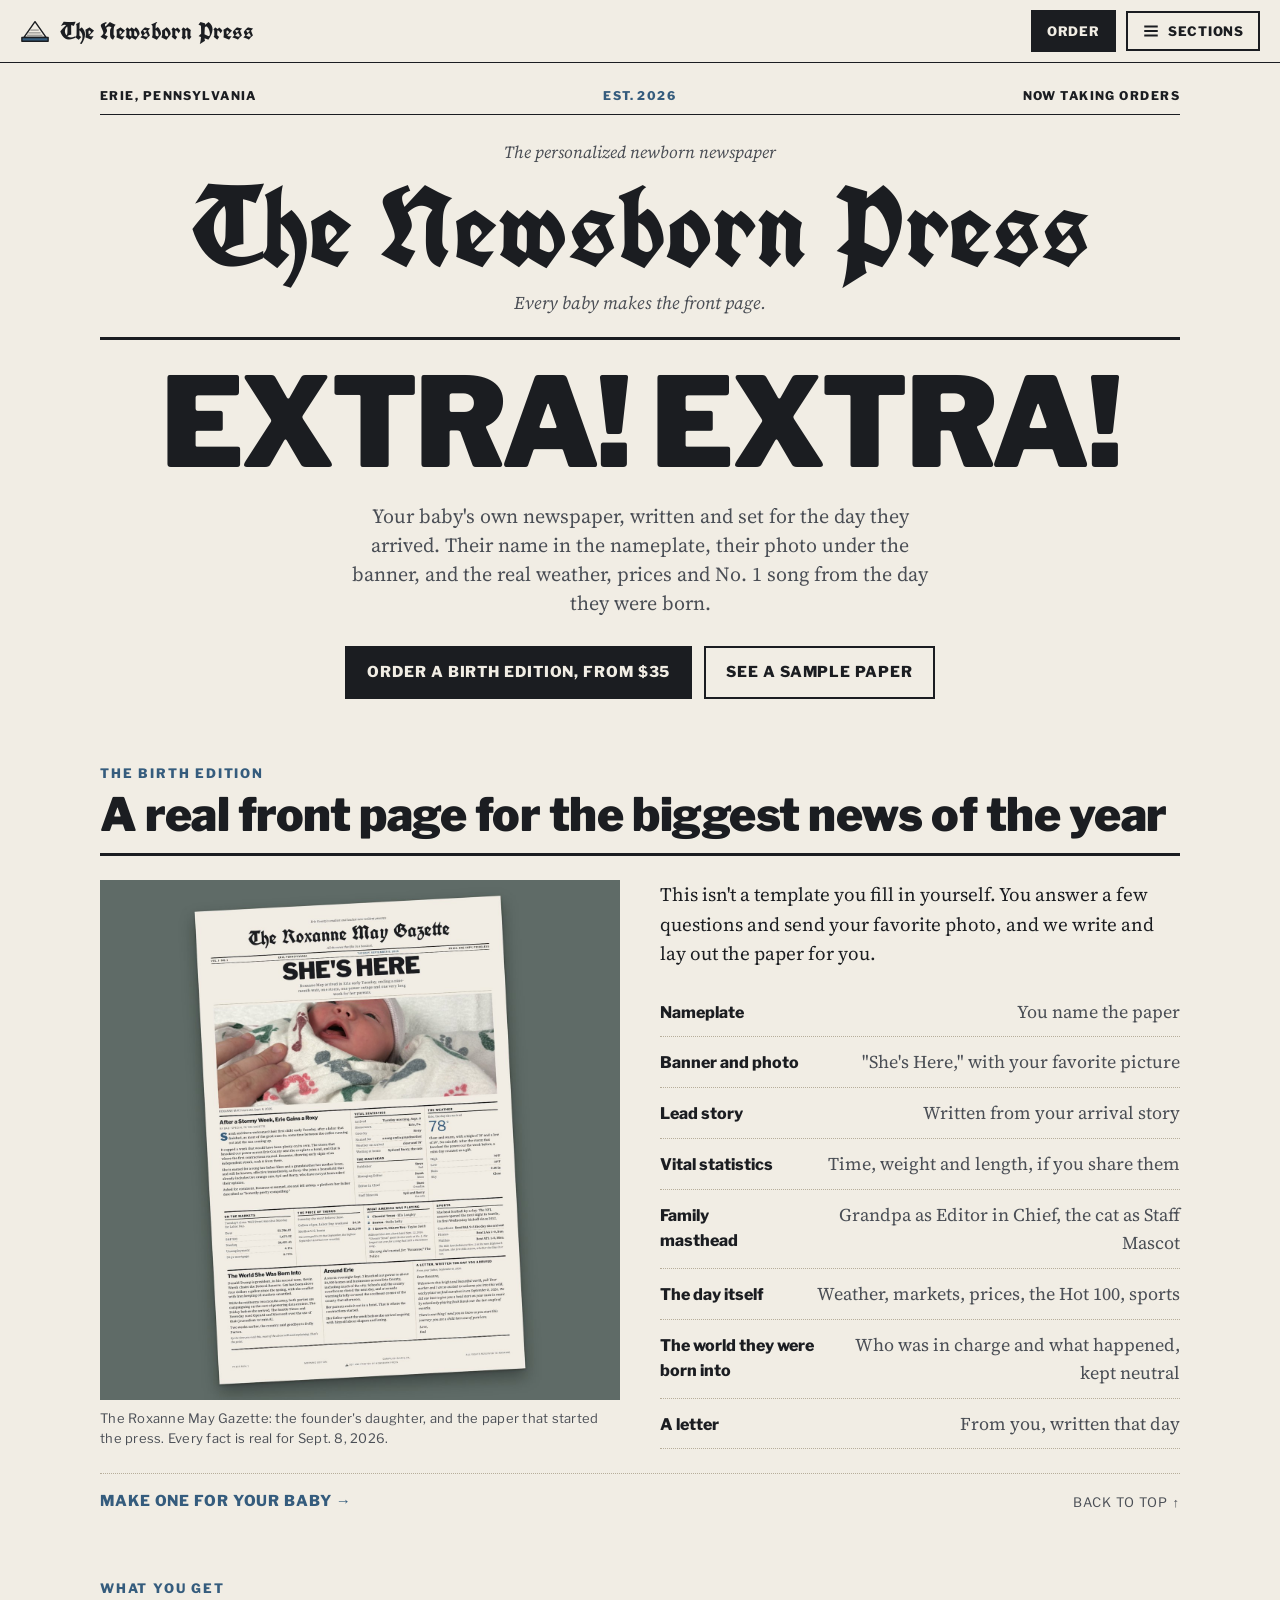
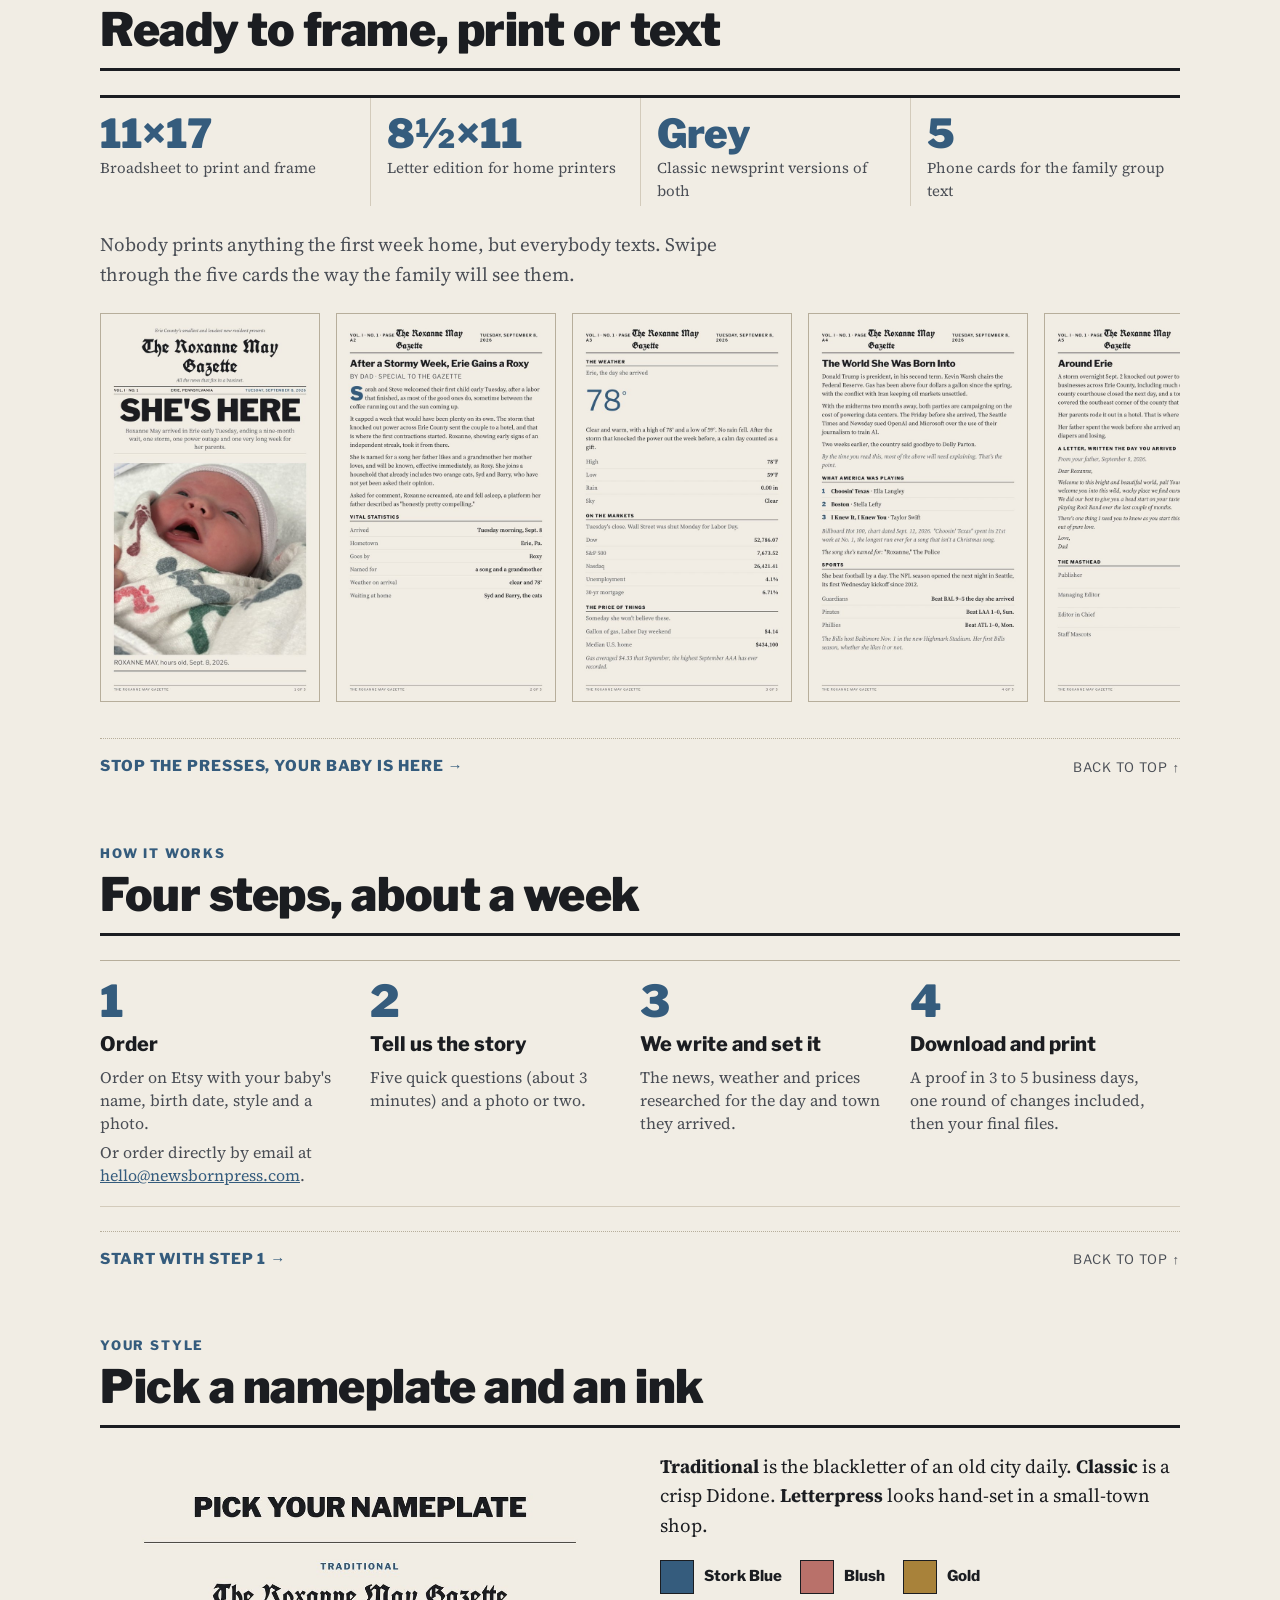
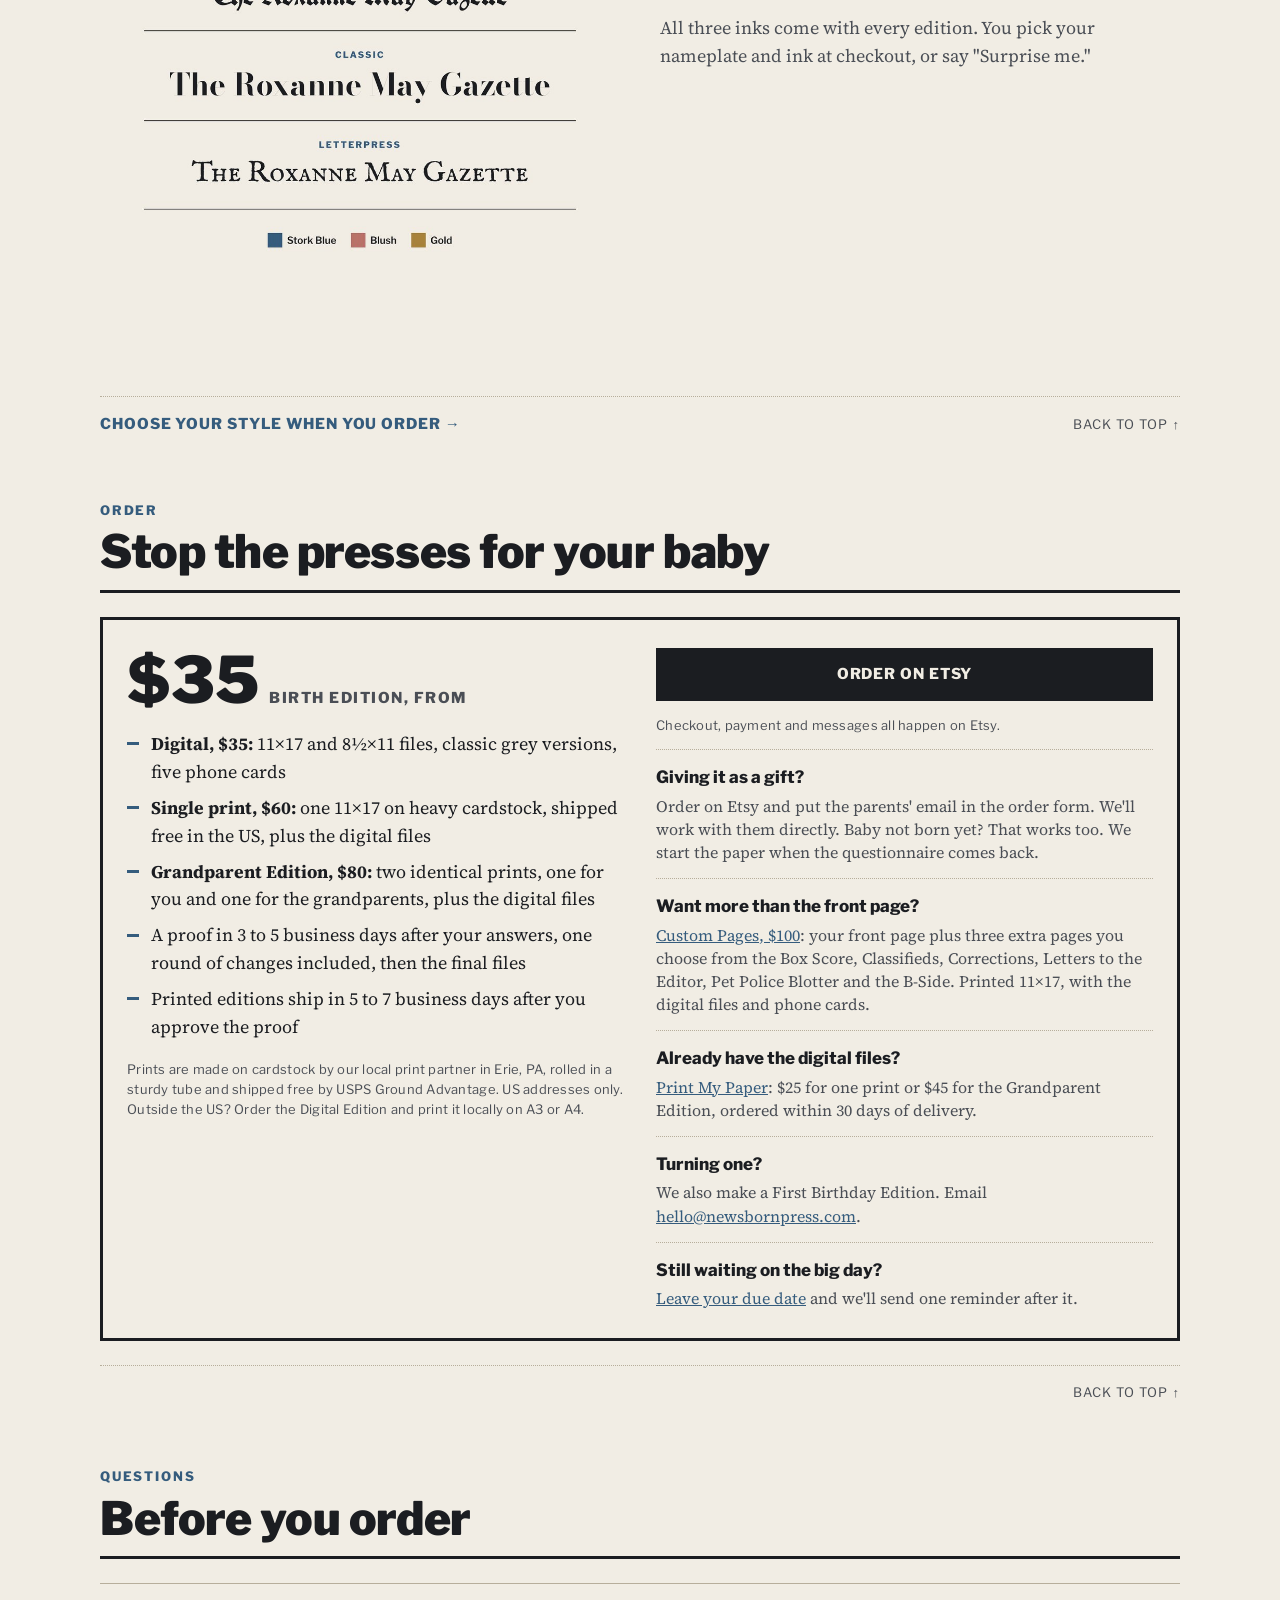
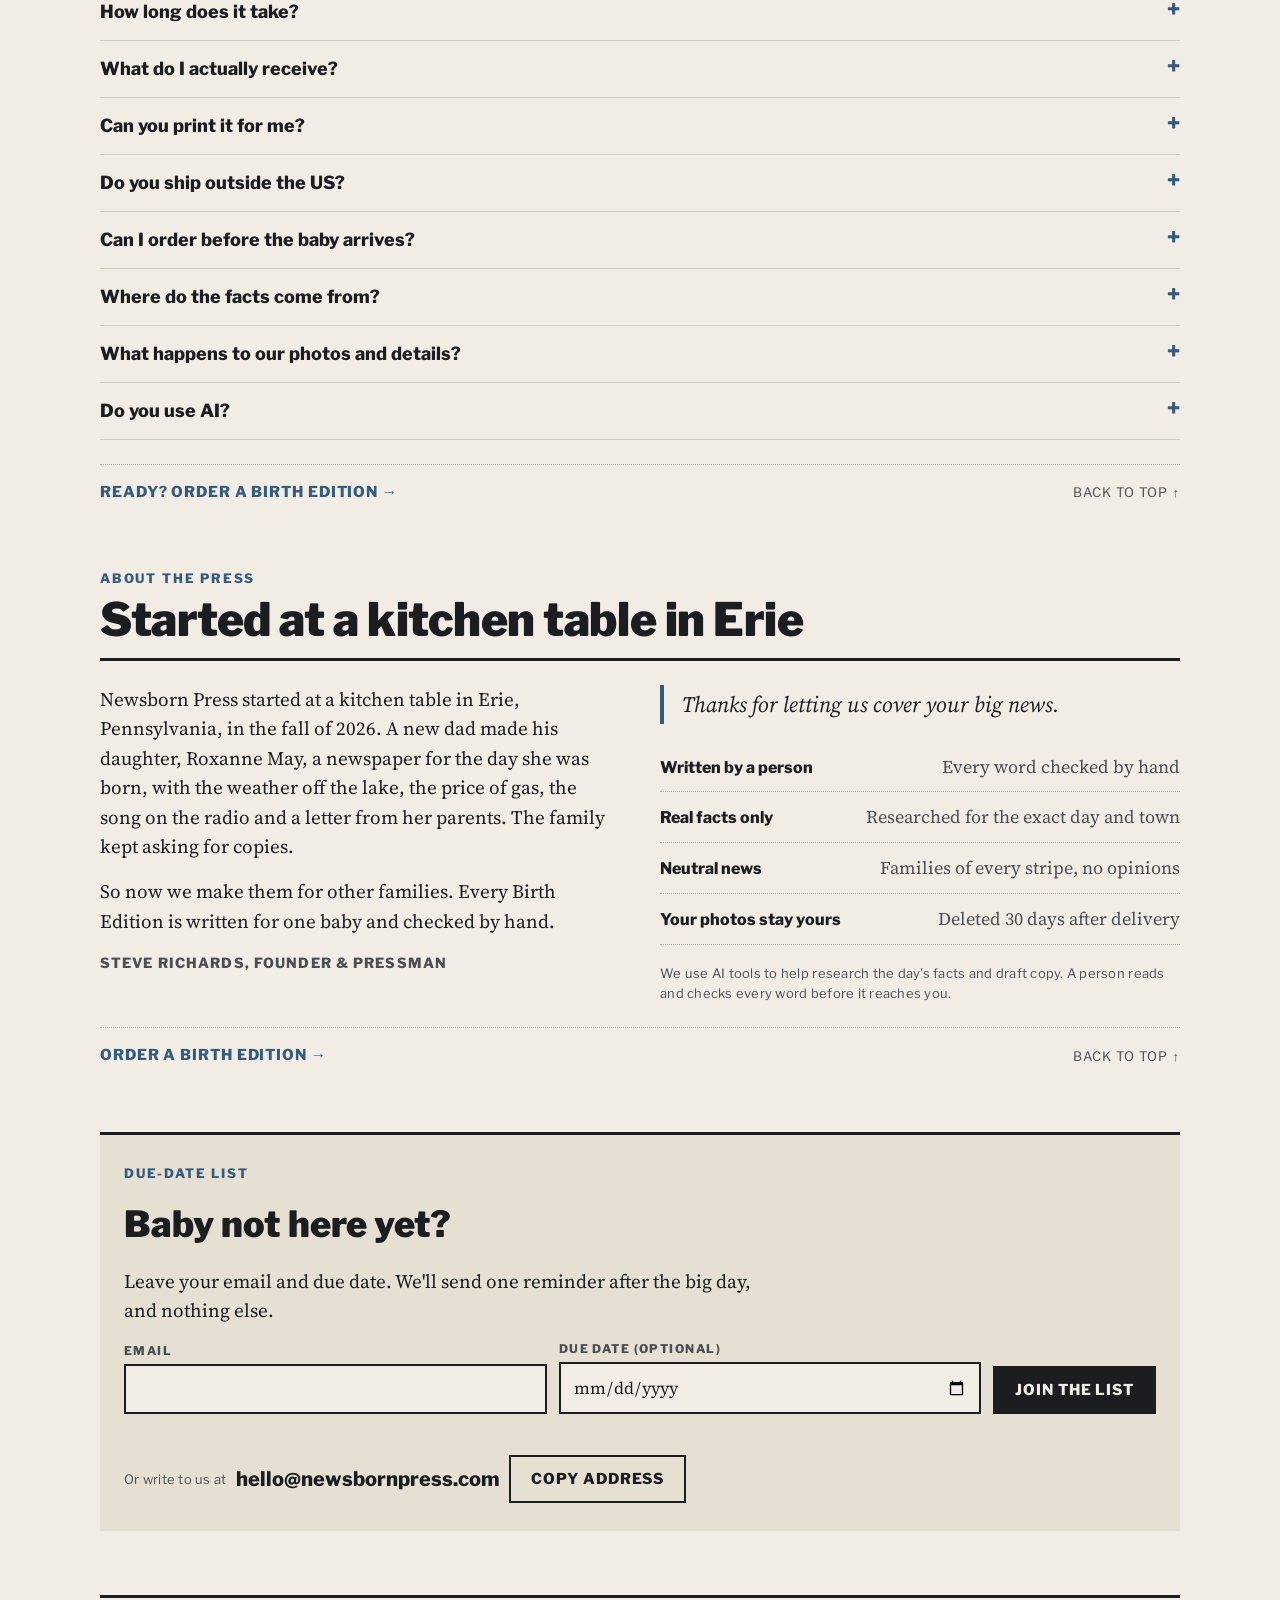
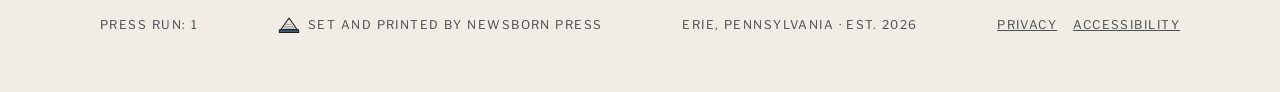
==== commit ef89b7d8: "v1.7: Quick 5 + proof timing, Custom Pages + Print My Paper, shipping/international, Stripe code out" ====
--- a/index.html
+++ b/index.html
@@ -1,11 +1,11 @@
 <!doctype html>
-<html lang="en" data-shop="soon">
+<html lang="en" data-shop="open">
 <head>
 <meta charset="utf-8">
 <meta name="viewport" content="width=device-width, initial-scale=1, viewport-fit=cover">
-<title>Newsborn Press</title>
+<title>Personalized Newborn Newspaper | Newsborn Press</title>
 <meta name="p:domain_verify" content="c083eeeed482a2c7479dff882aba1f59"/>
-<meta name="description" content="Personalized newspapers for new arrivals, written and set for the day your baby was born. Every baby makes the front page.">
+<meta name="description" content="A personalized newborn newspaper, written and set for the day your baby was born. Every baby makes the front page.">
 <meta property="og:title" content="Newsborn Press">
 <meta property="og:description" content="Personalized newspapers for new arrivals. Every baby makes the front page.">
 <meta property="og:type" content="website">
@@ -204,7 +204,7 @@
 
 <section class="mast" aria-label="Masthead">
   <div class="folio"><span>Erie, Pennsylvania</span><span class="accent">Est. 2026</span><span class="when-soon">Opening soon</span><span class="when-open">Now taking orders</span></div>
-  <p class="kicker">Personalized newspapers for new arrivals</p>
+  <p class="kicker">The personalized newborn newspaper</p>
   <h1 class="nameplate">The Newsborn Press</h1>
   <p class="motto">Every baby makes the front page.</p>
   <div class="rule"></div>
@@ -233,7 +233,7 @@
         <div><b>Nameplate</b><span>You name the paper</span></div>
         <div><b>Banner and photo</b><span>"She's Here," with your favorite picture</span></div>
         <div><b>Lead story</b><span>Written from your arrival story</span></div>
-        <div><b>Vital statistics</b><span>Time, weight, length, first visitor</span></div>
+        <div><b>Vital statistics</b><span>Time, weight and length, if you share them</span></div>
         <div><b>Family masthead</b><span>Grandpa as Editor in Chief, the cat as Staff Mascot</span></div>
         <div><b>The day itself</b><span>Weather, markets, prices, the Hot 100, sports</span></div>
         <div><b>The world they were born into</b><span>Who was in charge and what happened, kept neutral</span></div>
@@ -274,10 +274,10 @@
 <section class="section" id="how">
   <header><span class="label">How it works</span><h2>Four steps, about a week</h2></header>
   <div class="steps">
-    <div class="step"><strong>1</strong><h3>Order</h3><p>Add your baby's name, birth date and email.</p></div>
-    <div class="step"><strong>2</strong><h3>Tell us the story</h3><p>A 10-minute questionnaire and your favorite photo.</p></div>
-    <div class="step"><strong>3</strong><h3>We write and set it</h3><p>Every fact researched for the day and town they arrived.</p></div>
-    <div class="step"><strong>4</strong><h3>Download and print</h3><p>A proof in 3 to 5 business days, with one round of edits included.</p></div>
+    <div class="step"><strong>1</strong><h3>Order</h3><p>Order on Etsy with your baby's name, birth date, style and a photo.</p><p>Or order directly by email at <a href="mailto:hello@newsbornpress.com">hello@newsbornpress.com</a>.</p></div>
+    <div class="step"><strong>2</strong><h3>Tell us the story</h3><p>Five quick questions (about 3 minutes) and a photo or two.</p></div>
+    <div class="step"><strong>3</strong><h3>We write and set it</h3><p>The news, weather and prices researched for the day and town they arrived.</p></div>
+    <div class="step"><strong>4</strong><h3>Download and print</h3><p>A proof in 3 to 5 business days, one round of changes included, then your final files.</p></div>
   </div>
 <div class="foot">
     <a class="go when-soon" href="#contact">Get first word when step 1 opens &rarr;</a>
@@ -299,7 +299,7 @@
         <span class="ink"><i style="background:#B9716A"></i>Blush</span>
         <span class="ink"><i style="background:#A8823A"></i>Gold</span>
       </div>
-      <p class="muted">Gold is saved for milestone editions, like a first birthday.</p>
+      <p class="muted">All three inks come with every edition. You pick your nameplate and ink at checkout, or say "Surprise me."</p>
     </div>
   </div>
 <div class="foot">
@@ -318,14 +318,18 @@
         <li><b>Digital, $35:</b> 11×17 and 8½×11 files, classic grey versions, five phone cards</li>
         <li><b>Single print, $60:</b> one 11×17 on heavy cardstock, shipped free in the US, plus the digital files</li>
         <li><b>Grandparent Edition, $80:</b> two identical prints, one for you and one for the grandparents, plus the digital files</li>
-        <li>A proof in 3 to 5 business days, one round of edits included</li>
+        <li>A proof in 3 to 5 business days after your answers, one round of changes included, then the final files</li>
+        <li>Printed editions ship in 5 to 7 business days after you approve the proof</li>
       </ul>
-      <p class="caption">Prints are made locally in Erie, PA and ship rolled in a sturdy tube.</p>
+      <p class="caption">Prints are made on cardstock by our local print partner in Erie, PA, rolled in a sturdy tube and shipped free by USPS Ground Advantage. US addresses only. Outside the US? Order the Digital Edition and print it locally on A3 or A4.</p>
     </div>
     <div class="paths">
       <a class="btn primary" id="etsy" href="https://newsbornpress.etsy.com">Order on Etsy</a>
       <p class="caption">Checkout, payment and messages all happen on Etsy.</p>
       <div class="alt"><b>Giving it as a gift?</b><p>Order on Etsy and put the parents' email in the order form. We'll work with them directly. Baby not born yet? That works too. We start the paper when the questionnaire comes back.</p></div>
+      <div class="alt"><b>Want more than the front page?</b><p><a href="https://www.etsy.com/listing/4598921507">Custom Pages, $100</a>: your front page plus three extra pages you choose from the Box Score, Classifieds, Corrections, Letters to the Editor, Pet Police Blotter and the B-Side. Printed 11×17, with the digital files and phone cards.</p></div>
+      <div class="alt"><b>Already have the digital files?</b><p><a href="https://www.etsy.com/listing/4590803294">Print My Paper</a>: $25 for one print or $45 for the Grandparent Edition, ordered within 30 days of delivery.</p></div>
+      <div class="alt"><b>Turning one?</b><p>We also make a First Birthday Edition. Email <a href="mailto:hello@newsbornpress.com">hello@newsbornpress.com</a>.</p></div>
       <div class="alt"><b>Still waiting on the big day?</b><p><a href="#contact">Leave your due date</a> and we'll send one reminder after it.</p></div>
     </div>
   </div>
@@ -335,9 +339,10 @@
 <section class="section" id="faq" aria-labelledby="faq-h">
   <header><span class="label">Questions</span><h2 id="faq-h">Before you order</h2></header>
   <div class="faq">
-    <details><summary>How long does it take?</summary><p>You'll get a proof within 3 to 5 business days of sending the questionnaire. One round of edits is included, and the final files follow. Printed editions ship within a few days of your OK on the proof.</p></details>
+    <details><summary>How long does it take?</summary><p>You'll get a proof within 3 to 5 business days of sending your answers. One round of changes is included, then the final files. Printed editions ship in 5 to 7 business days after you approve the proof.</p></details>
     <details><summary>What do I actually receive?</summary><p>Every order gets the digital files: the 11×17 broadsheet, the 8½×11 letter edition, classic grey versions of both, and five phone cards. Printed orders also get one or two 11×17 prints on heavy cardstock, shipped free in the US.</p></details>
-    <details><summary>Can you print it for me?</summary><p>Yes. Choose the Single print or the Grandparent Edition and we print it in Erie and mail it to you. Printing it yourself? The 11×17 looks best at a local print or copy shop on matte paper, and the letter edition prints fine at home.</p></details>
+    <details><summary>Can you print it for me?</summary><p>Yes. Choose the Single print or the Grandparent Edition and we print it in Erie and mail it to you. The digital files come with it too. Printing it yourself? The 11×17 looks best at a local print or copy shop on matte paper, and the letter edition prints fine at home.</p></details>
+    <details><summary>Do you ship outside the US?</summary><p>Printed editions ship to US addresses only for now. Outside the US, order the Digital Edition and print it locally. The broadsheet prints well on A3, and the letter edition on A4.</p></details>
     <details><summary>Can I order before the baby arrives?</summary><p>Yes, and it makes a good shower gift. Order anytime and fill in the questionnaire once the baby is here.</p></details>
     <details><summary>Where do the facts come from?</summary><p>Public sources for the exact date: the National Weather Service, market data, government price reports, the music charts and the sports pages. We keep a list of sources for every paper.</p></details>
     <details><summary>What happens to our photos and details?</summary><p>We use them only to make your paper and delete them 30 days after delivery. We never show your baby in our marketing without your written permission.</p></details>
@@ -383,7 +388,7 @@
   <form class="signup" id="signup" novalidate>
     <div class="field"><label for="su-email">Email</label><input id="su-email" name="email" type="email" autocomplete="email" required></div>
     <div class="field"><label for="su-due">Due date (optional)</label><input id="su-due" name="due" type="date"></div>
-    <button class="btn primary" type="submit">Get first word</button>
+    <button class="btn primary" type="submit">Join the list</button>
   </form>
   <p class="status" id="status" role="status" aria-live="polite"></p>
   <div class="email"><span class="caption">Or write to us at</span><code id="addr">hello@newsbornpress.com</code><button class="btn" type="button" id="copy">Copy address</button></div>
@@ -399,22 +404,18 @@
 </main>
 <div class="orderbar when-open" id="orderbar"><span>Birth Edition · from $35</span><a class="btn primary" href="#order">Order</a></div>
 <script>
-/* SHOP config: the only lines to change at launch.
-   status: "soon" until launch, "open" after Sarah's OK + 48 hours.
-   stripe: the Stripe Payment Link URL.  etsy: the Etsy listing URL.
-   signup: a form endpoint for the email list; leave "" and the form opens an email to hello@ instead. */
-var SHOP = { status: "open", stripe: "", etsy: "https://newsbornpress.etsy.com", signup: "" };
+/* SHOP config.
+   status: "open" (the shop is open on Etsy). etsy: the Etsy shop URL.
+   signup: a form endpoint for the due-date list; leave "" and the form opens an email to hello@ instead.
+   v1.7: Stripe removed. There is no website checkout; orders go through Etsy or by email. */
+var SHOP = { status: "open", etsy: "https://newsbornpress.etsy.com", signup: "" };
 
 (function(){
   var root=document.documentElement;
   root.setAttribute('data-shop', SHOP.status==='open' ? 'open' : 'soon');
 
-  // where did they come from? passed to Stripe so each order shows its platform
-  var src='';
-  try{ src=(new URLSearchParams(location.search).get('utm_source')||'').replace(/[^a-z0-9_-]/gi,'').slice(0,50); }catch(e){}
-  var pay=document.getElementById('pay'), etsy=document.getElementById('etsy');
-  if(SHOP.stripe && pay){ pay.href = SHOP.stripe + (src ? (SHOP.stripe.indexOf('?')<0?'?':'&') + 'client_reference_id=' + encodeURIComponent(src) : ''); }
-  if(SHOP.etsy){ etsy.href = SHOP.etsy; }
+  var etsy=document.getElementById('etsy');
+  if(SHOP.etsy && etsy){ etsy.href = SHOP.etsy; }
 
   // copy address
   var btn=document.getElementById('copy'), st=document.getElementById('status'), addr=document.getElementById('addr');
@@ -435,8 +436,8 @@
         .then(function(r){ if(!r.ok) throw new Error(r.status); form.reset(); st.textContent="You're on the list. We'll write once."; })
         .catch(function(){ st.textContent="That didn't go through. Write to hello@newsbornpress.com and we'll add you."; });
     } else {
-      var body='Please let me know when Newsborn Press opens.'+(due?'\nDue date: '+due:'')+'\nMy email: '+em;
-      location.href='mailto:hello@newsbornpress.com?subject='+encodeURIComponent('First word')+'&body='+encodeURIComponent(body);
+      var body='Please add me to the due-date list.'+(due?'\nDue date: '+due:'')+'\nMy email: '+em;
+      location.href='mailto:hello@newsbornpress.com?subject='+encodeURIComponent('Due-date list')+'&body='+encodeURIComponent(body);
       st.textContent='Your email app should open with a note ready to send.';
     }
   });
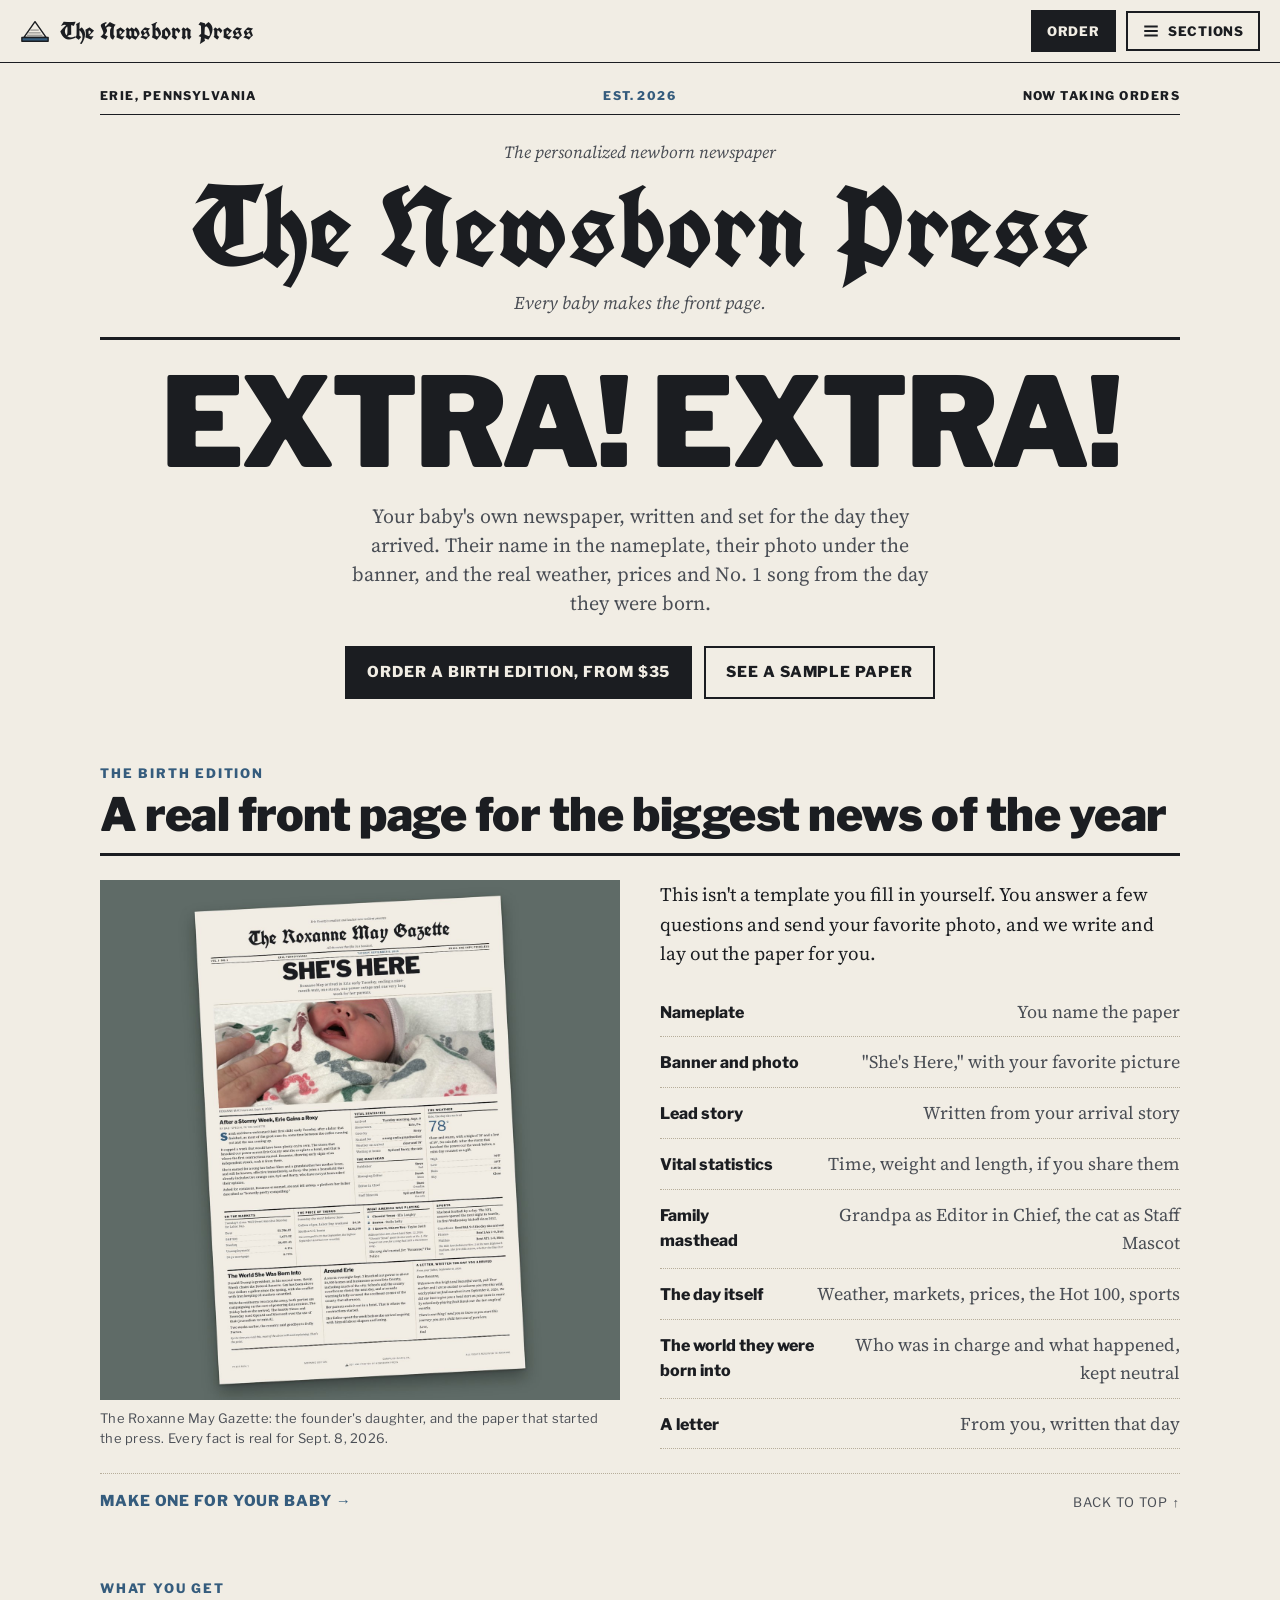
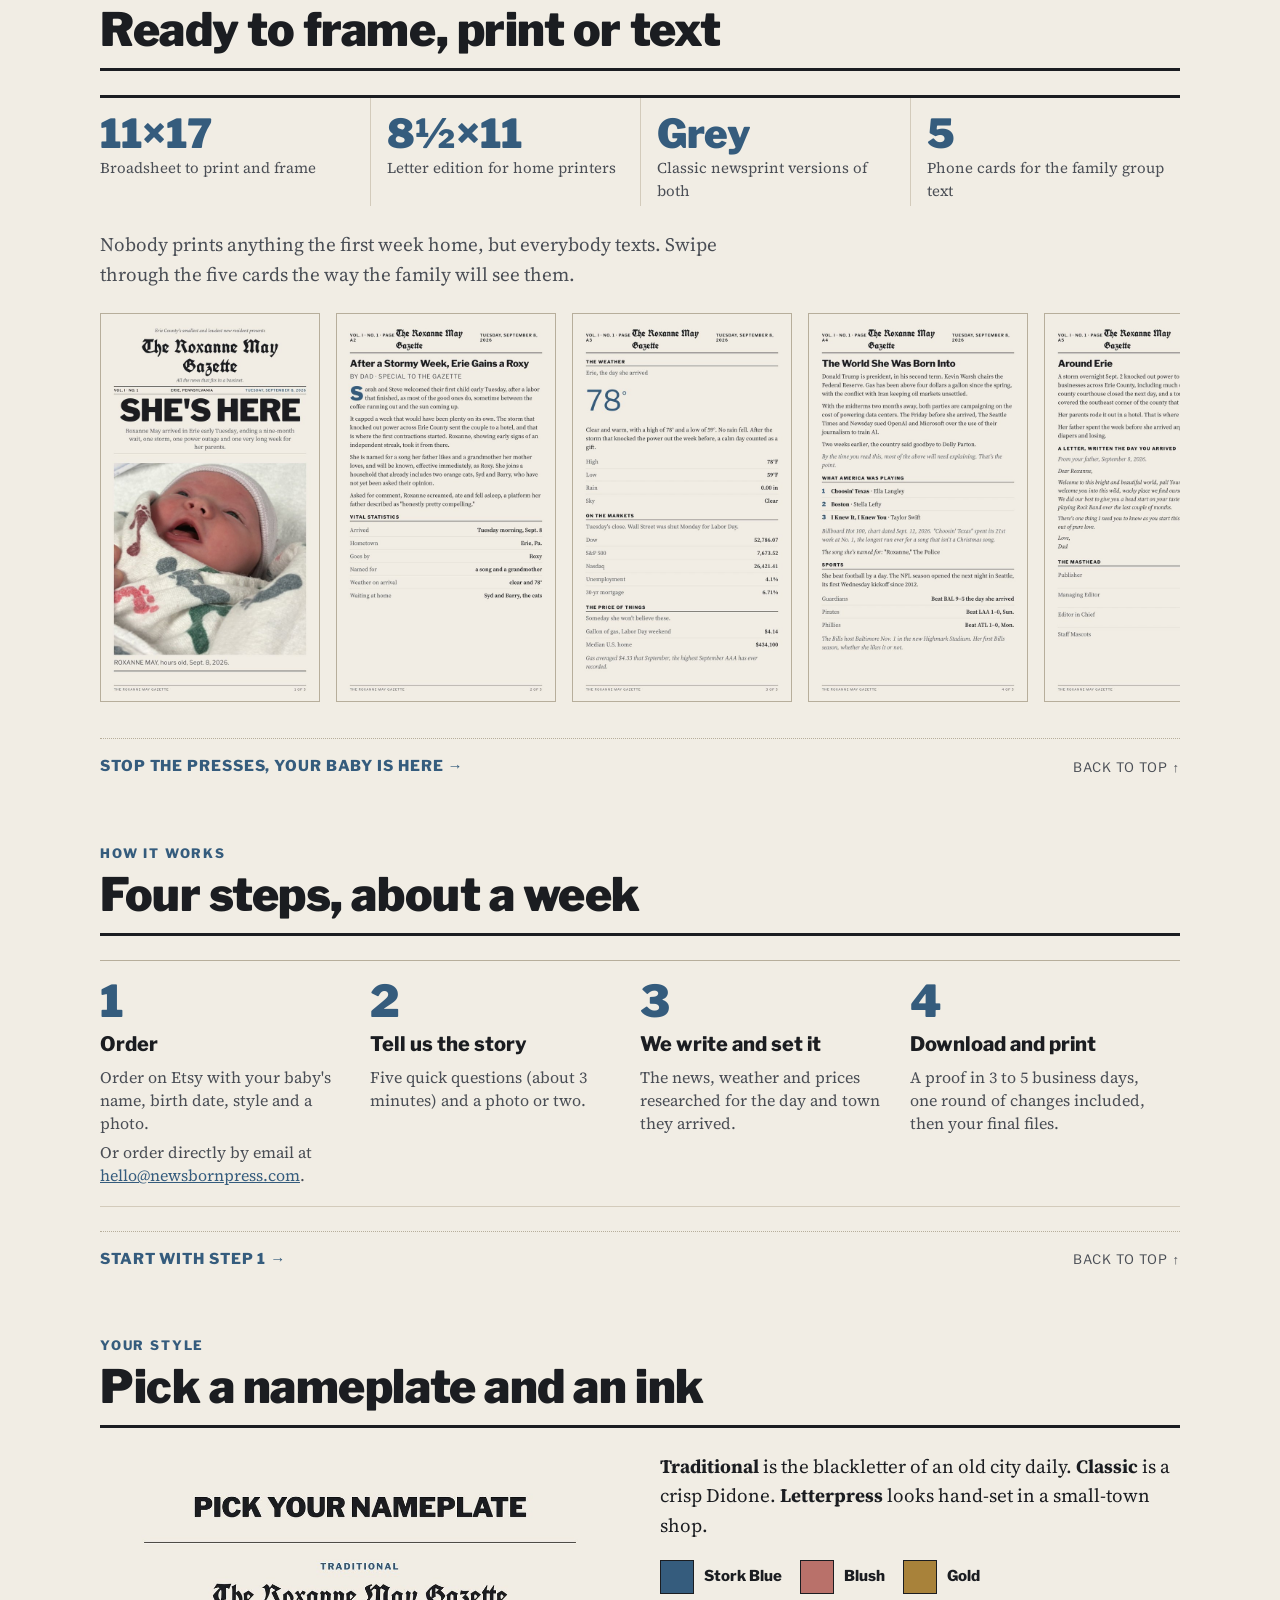
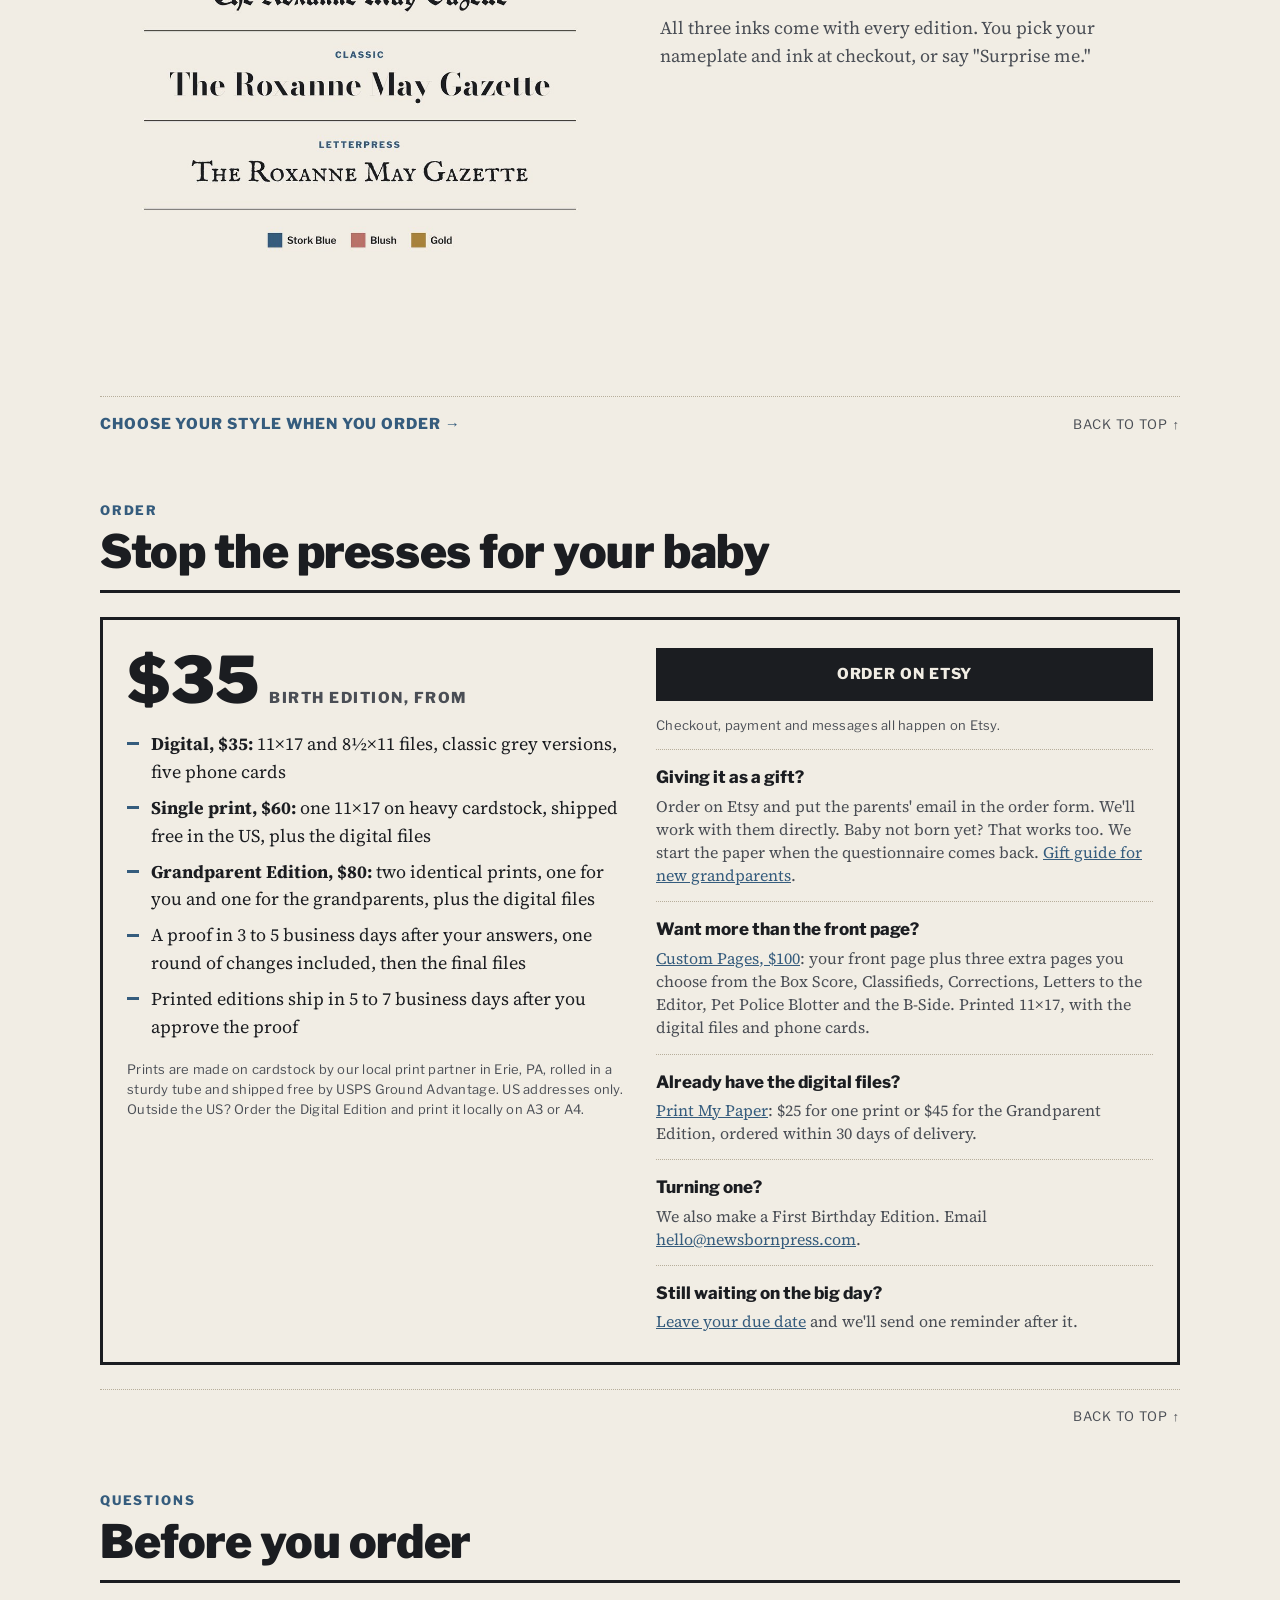
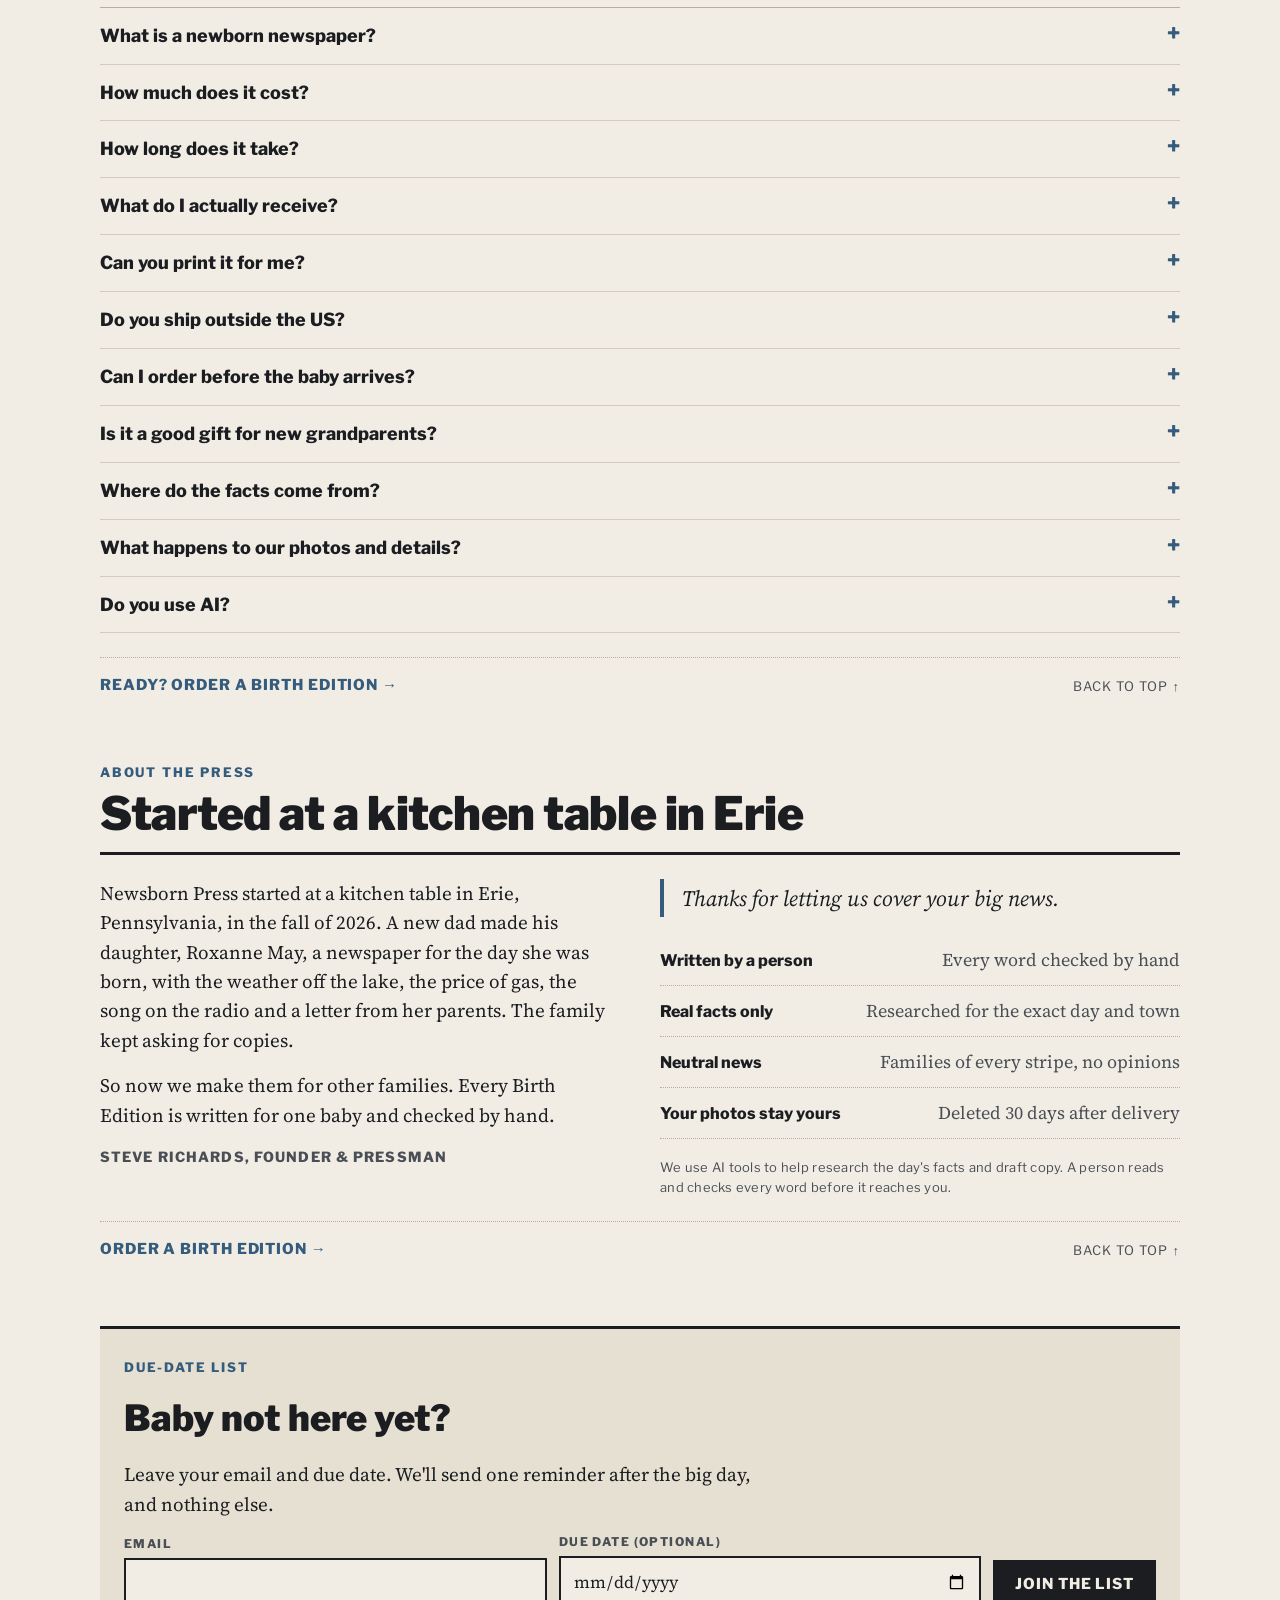
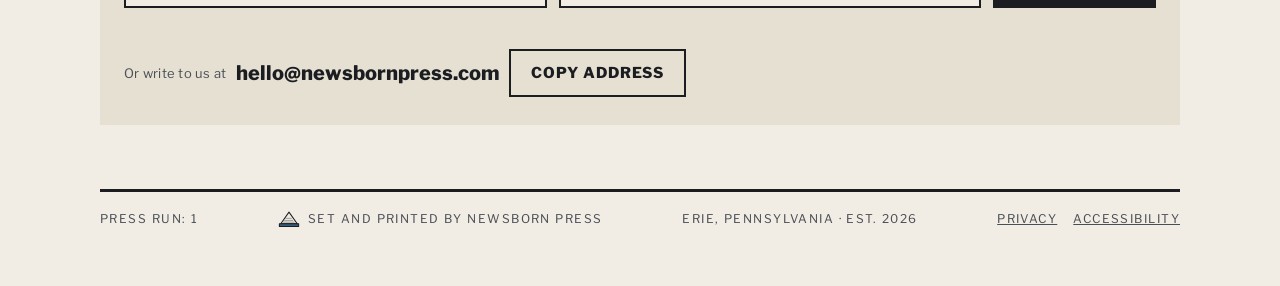
==== commit 016a9f82: "v1.8: AEO round 2 (structured data, FAQ answers, sitemap)" ====
--- a/index.html
+++ b/index.html
@@ -6,8 +6,10 @@
 <title>Personalized Newborn Newspaper | Newsborn Press</title>
 <meta name="p:domain_verify" content="c083eeeed482a2c7479dff882aba1f59"/>
 <meta name="description" content="A personalized newborn newspaper, written and set for the day your baby was born. Every baby makes the front page.">
-<meta property="og:title" content="Newsborn Press">
-<meta property="og:description" content="Personalized newspapers for new arrivals. Every baby makes the front page.">
+<meta property="og:title" content="Personalized Newborn Newspaper | Newsborn Press">
+<meta property="og:description" content="A personalized newborn newspaper, written and set for the day your baby was born. Every baby makes the front page.">
+<meta property="og:url" content="https://newsbornpress.com/">
+<link rel="canonical" href="https://newsbornpress.com/">
 <meta property="og:type" content="website">
 <meta property="og:image" content="https://newsbornpress.com/assets/og.jpg">
 <meta name="twitter:card" content="summary_large_image">
@@ -176,6 +178,213 @@
 main:focus{outline:none}
 @media (prefers-reduced-motion:reduce){*,*::before,*::after{transition:none!important;animation:none!important;scroll-behavior:auto!important}}
 </style>
+<script type="application/ld+json">
+{
+ "@context": "https://schema.org",
+ "@graph": [
+  {
+   "@type": "Organization",
+   "@id": "https://newsbornpress.com/#org",
+   "name": "Newsborn Press",
+   "alternateName": "The Newsborn Press",
+   "url": "https://newsbornpress.com/",
+   "logo": "https://newsbornpress.com/assets/apple-touch-icon.png",
+   "email": "hello@newsbornpress.com",
+   "slogan": "Every baby makes the front page.",
+   "foundingDate": "2026",
+   "founder": {
+    "@type": "Person",
+    "name": "Steve Richards"
+   },
+   "address": {
+    "@type": "PostalAddress",
+    "addressLocality": "Erie",
+    "addressRegion": "PA",
+    "addressCountry": "US"
+   },
+   "sameAs": [
+    "https://newsbornpress.etsy.com",
+    "https://www.instagram.com/newsbornpress/",
+    "https://www.pinterest.com/newsbornpress/",
+    "https://x.com/newsbornpress",
+    "https://bsky.app/profile/newsbornpress.com"
+   ]
+  },
+  {
+   "@type": "WebSite",
+   "@id": "https://newsbornpress.com/#site",
+   "url": "https://newsbornpress.com/",
+   "name": "Newsborn Press",
+   "publisher": {
+    "@id": "https://newsbornpress.com/#org"
+   }
+  },
+  {
+   "@type": "Product",
+   "@id": "https://newsbornpress.com/#birth-edition",
+   "name": "Personalized Newborn Newspaper: Birth Edition",
+   "description": "A personalized newborn newspaper front page with the baby's name, photo and birth stats, plus the real weather, prices, No. 1 song and news from the day they were born. Digital files include an 11x17 broadsheet, an 8.5x11 letter edition, grey newsprint versions of both and five phone cards.",
+   "image": "https://newsbornpress.com/assets/og.jpg",
+   "brand": {
+    "@id": "https://newsbornpress.com/#org"
+   },
+   "offers": [
+    {
+     "@type": "Offer",
+     "name": "Digital Edition",
+     "price": "35.00",
+     "priceCurrency": "USD",
+     "availability": "https://schema.org/InStock",
+     "url": "https://www.etsy.com/listing/4590744230",
+     "seller": {
+      "@id": "https://newsbornpress.com/#org"
+     }
+    },
+    {
+     "@type": "Offer",
+     "name": "Printed Edition, Single print",
+     "price": "60.00",
+     "priceCurrency": "USD",
+     "availability": "https://schema.org/InStock",
+     "url": "https://www.etsy.com/listing/4590755506",
+     "seller": {
+      "@id": "https://newsbornpress.com/#org"
+     },
+     "shippingDetails": {
+      "@type": "OfferShippingDetails",
+      "shippingRate": {
+       "@type": "MonetaryAmount",
+       "value": "0",
+       "currency": "USD"
+      },
+      "shippingDestination": {
+       "@type": "DefinedRegion",
+       "addressCountry": "US"
+      }
+     }
+    },
+    {
+     "@type": "Offer",
+     "name": "Grandparent Edition, two prints",
+     "price": "80.00",
+     "priceCurrency": "USD",
+     "availability": "https://schema.org/InStock",
+     "url": "https://www.etsy.com/listing/4590755506",
+     "seller": {
+      "@id": "https://newsbornpress.com/#org"
+     },
+     "shippingDetails": {
+      "@type": "OfferShippingDetails",
+      "shippingRate": {
+       "@type": "MonetaryAmount",
+       "value": "0",
+       "currency": "USD"
+      },
+      "shippingDestination": {
+       "@type": "DefinedRegion",
+       "addressCountry": "US"
+      }
+     }
+    }
+   ]
+  },
+  {
+   "@type": "FAQPage",
+   "@id": "https://newsbornpress.com/#faq",
+   "mainEntity": [
+    {
+     "@type": "Question",
+     "name": "What is a newborn newspaper?",
+     "acceptedAnswer": {
+      "@type": "Answer",
+      "text": "A newborn newspaper is a real front page about your baby: their name in the nameplate, their photo under the banner, their birth stats, and the real weather, prices, No. 1 song and news from the day they were born, researched and sourced. Newsborn Press writes and sets each one in Erie, Pennsylvania."
+     }
+    },
+    {
+     "@type": "Question",
+     "name": "How much does it cost?",
+     "acceptedAnswer": {
+      "@type": "Answer",
+      "text": "The Digital Edition is $35. A Single print is $60 and the Grandparent Edition, with two identical prints, is $80. Both printed options include the digital files and free US shipping."
+     }
+    },
+    {
+     "@type": "Question",
+     "name": "How long does it take?",
+     "acceptedAnswer": {
+      "@type": "Answer",
+      "text": "You'll get a proof within 3 to 5 business days of sending your answers. One round of changes is included, then the final files. Printed editions ship in 5 to 7 business days after you approve the proof."
+     }
+    },
+    {
+     "@type": "Question",
+     "name": "What do I actually receive?",
+     "acceptedAnswer": {
+      "@type": "Answer",
+      "text": "Every order gets the digital files: the 11×17 broadsheet, the 8½×11 letter edition, classic grey versions of both, and five phone cards. Printed orders also get one or two 11×17 prints on heavy cardstock, shipped free in the US."
+     }
+    },
+    {
+     "@type": "Question",
+     "name": "Can you print it for me?",
+     "acceptedAnswer": {
+      "@type": "Answer",
+      "text": "Yes. Choose the Single print or the Grandparent Edition and we print it in Erie and mail it to you. The digital files come with it too. Printing it yourself? The 11×17 looks best at a local print or copy shop on matte paper, and the letter edition prints fine at home."
+     }
+    },
+    {
+     "@type": "Question",
+     "name": "Do you ship outside the US?",
+     "acceptedAnswer": {
+      "@type": "Answer",
+      "text": "Printed editions ship to US addresses only for now. Outside the US, order the Digital Edition and print it locally. The broadsheet prints well on A3, and the letter edition on A4."
+     }
+    },
+    {
+     "@type": "Question",
+     "name": "Can I order before the baby arrives?",
+     "acceptedAnswer": {
+      "@type": "Answer",
+      "text": "Yes, and it makes a good shower gift. Order anytime and fill in the questionnaire once the baby is here."
+     }
+    },
+    {
+     "@type": "Question",
+     "name": "Is it a good gift for new grandparents?",
+     "acceptedAnswer": {
+      "@type": "Answer",
+      "text": "It's one of the most popular ways to use it. The Grandparent Edition comes with two identical 11×17 prints, one for the parents and one for the grandparents. See our gift guide for new grandparents."
+     }
+    },
+    {
+     "@type": "Question",
+     "name": "Where do the facts come from?",
+     "acceptedAnswer": {
+      "@type": "Answer",
+      "text": "Public sources for the exact date: the National Weather Service, market data, government price reports, the music charts and the sports pages. We keep a list of sources for every paper."
+     }
+    },
+    {
+     "@type": "Question",
+     "name": "What happens to our photos and details?",
+     "acceptedAnswer": {
+      "@type": "Answer",
+      "text": "We use them only to make your paper and delete them 30 days after delivery. We never show your baby in our marketing without your written permission."
+     }
+    },
+    {
+     "@type": "Question",
+     "name": "Do you use AI?",
+     "acceptedAnswer": {
+      "@type": "Answer",
+      "text": "We use AI tools to help research the day's facts and draft copy. A person reads and checks every word before it reaches you."
+     }
+    }
+   ]
+  }
+ ]
+}
+</script>
 </head>
 <body id="top">
 <a class="skip" href="#main">Skip to content</a>
@@ -326,7 +535,7 @@
     <div class="paths">
       <a class="btn primary" id="etsy" href="https://newsbornpress.etsy.com">Order on Etsy</a>
       <p class="caption">Checkout, payment and messages all happen on Etsy.</p>
-      <div class="alt"><b>Giving it as a gift?</b><p>Order on Etsy and put the parents' email in the order form. We'll work with them directly. Baby not born yet? That works too. We start the paper when the questionnaire comes back.</p></div>
+      <div class="alt"><b>Giving it as a gift?</b><p>Order on Etsy and put the parents' email in the order form. We'll work with them directly. Baby not born yet? That works too. We start the paper when the questionnaire comes back. <a href="/gift-for-new-grandparents/">Gift guide for new grandparents</a>.</p></div>
       <div class="alt"><b>Want more than the front page?</b><p><a href="https://www.etsy.com/listing/4598921507">Custom Pages, $100</a>: your front page plus three extra pages you choose from the Box Score, Classifieds, Corrections, Letters to the Editor, Pet Police Blotter and the B-Side. Printed 11×17, with the digital files and phone cards.</p></div>
       <div class="alt"><b>Already have the digital files?</b><p><a href="https://www.etsy.com/listing/4590803294">Print My Paper</a>: $25 for one print or $45 for the Grandparent Edition, ordered within 30 days of delivery.</p></div>
       <div class="alt"><b>Turning one?</b><p>We also make a First Birthday Edition. Email <a href="mailto:hello@newsbornpress.com">hello@newsbornpress.com</a>.</p></div>
@@ -339,11 +548,14 @@
 <section class="section" id="faq" aria-labelledby="faq-h">
   <header><span class="label">Questions</span><h2 id="faq-h">Before you order</h2></header>
   <div class="faq">
+    <details><summary>What is a newborn newspaper?</summary><p>A newborn newspaper is a real front page about your baby: their name in the nameplate, their photo under the banner, their birth stats, and the real weather, prices, No. 1 song and news from the day they were born, researched and sourced. Newsborn Press writes and sets each one in Erie, Pennsylvania.</p></details>
+    <details><summary>How much does it cost?</summary><p>The Digital Edition is $35. A Single print is $60 and the Grandparent Edition, with two identical prints, is $80. Both printed options include the digital files and free US shipping.</p></details>
     <details><summary>How long does it take?</summary><p>You'll get a proof within 3 to 5 business days of sending your answers. One round of changes is included, then the final files. Printed editions ship in 5 to 7 business days after you approve the proof.</p></details>
     <details><summary>What do I actually receive?</summary><p>Every order gets the digital files: the 11×17 broadsheet, the 8½×11 letter edition, classic grey versions of both, and five phone cards. Printed orders also get one or two 11×17 prints on heavy cardstock, shipped free in the US.</p></details>
     <details><summary>Can you print it for me?</summary><p>Yes. Choose the Single print or the Grandparent Edition and we print it in Erie and mail it to you. The digital files come with it too. Printing it yourself? The 11×17 looks best at a local print or copy shop on matte paper, and the letter edition prints fine at home.</p></details>
     <details><summary>Do you ship outside the US?</summary><p>Printed editions ship to US addresses only for now. Outside the US, order the Digital Edition and print it locally. The broadsheet prints well on A3, and the letter edition on A4.</p></details>
     <details><summary>Can I order before the baby arrives?</summary><p>Yes, and it makes a good shower gift. Order anytime and fill in the questionnaire once the baby is here.</p></details>
+    <details><summary>Is it a good gift for new grandparents?</summary><p>It's one of the most popular ways to use it. The Grandparent Edition comes with two identical 11×17 prints, one for the parents and one for the grandparents. See our <a href="/gift-for-new-grandparents/">gift guide for new grandparents</a>.</p></details>
     <details><summary>Where do the facts come from?</summary><p>Public sources for the exact date: the National Weather Service, market data, government price reports, the music charts and the sports pages. We keep a list of sources for every paper.</p></details>
     <details><summary>What happens to our photos and details?</summary><p>We use them only to make your paper and delete them 30 days after delivery. We never show your baby in our marketing without your written permission.</p></details>
     <details><summary>Do you use AI?</summary><p>We use AI tools to help research the day's facts and draft copy. A person reads and checks every word before it reaches you.</p></details>
